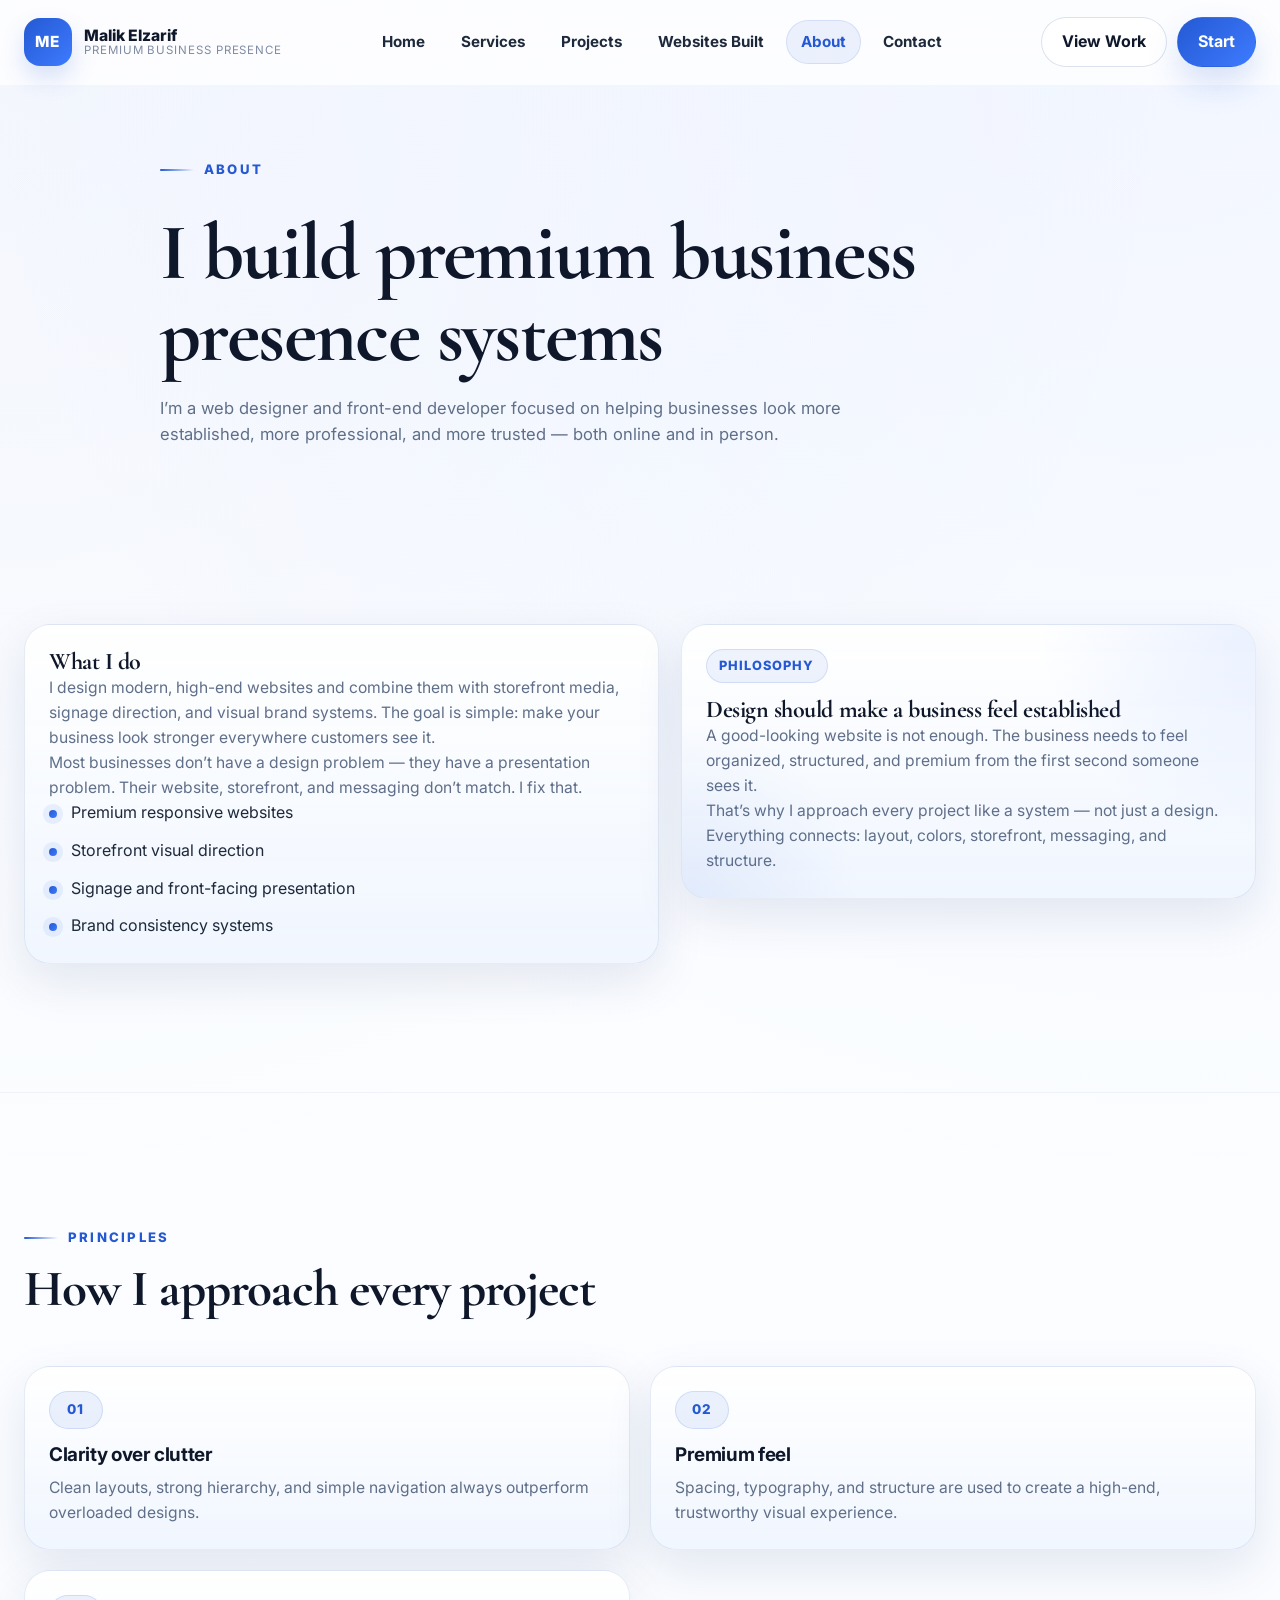
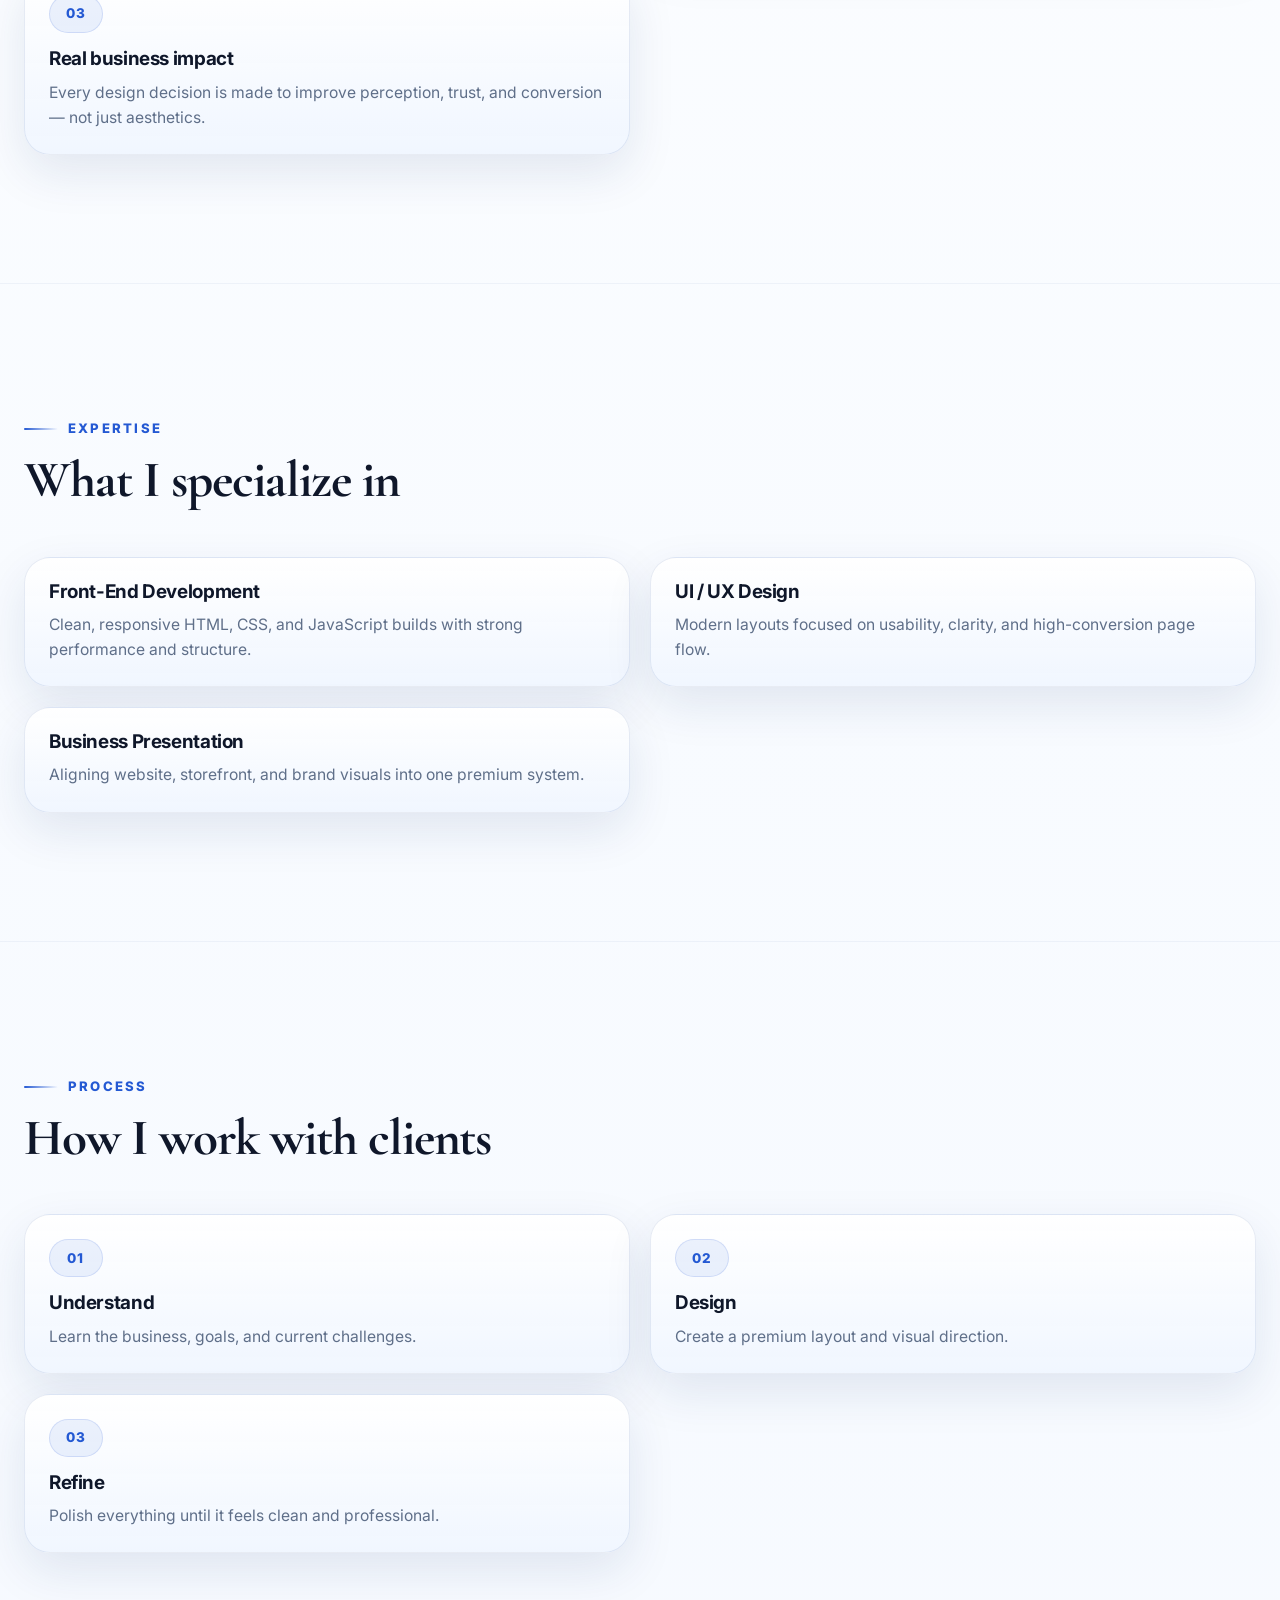
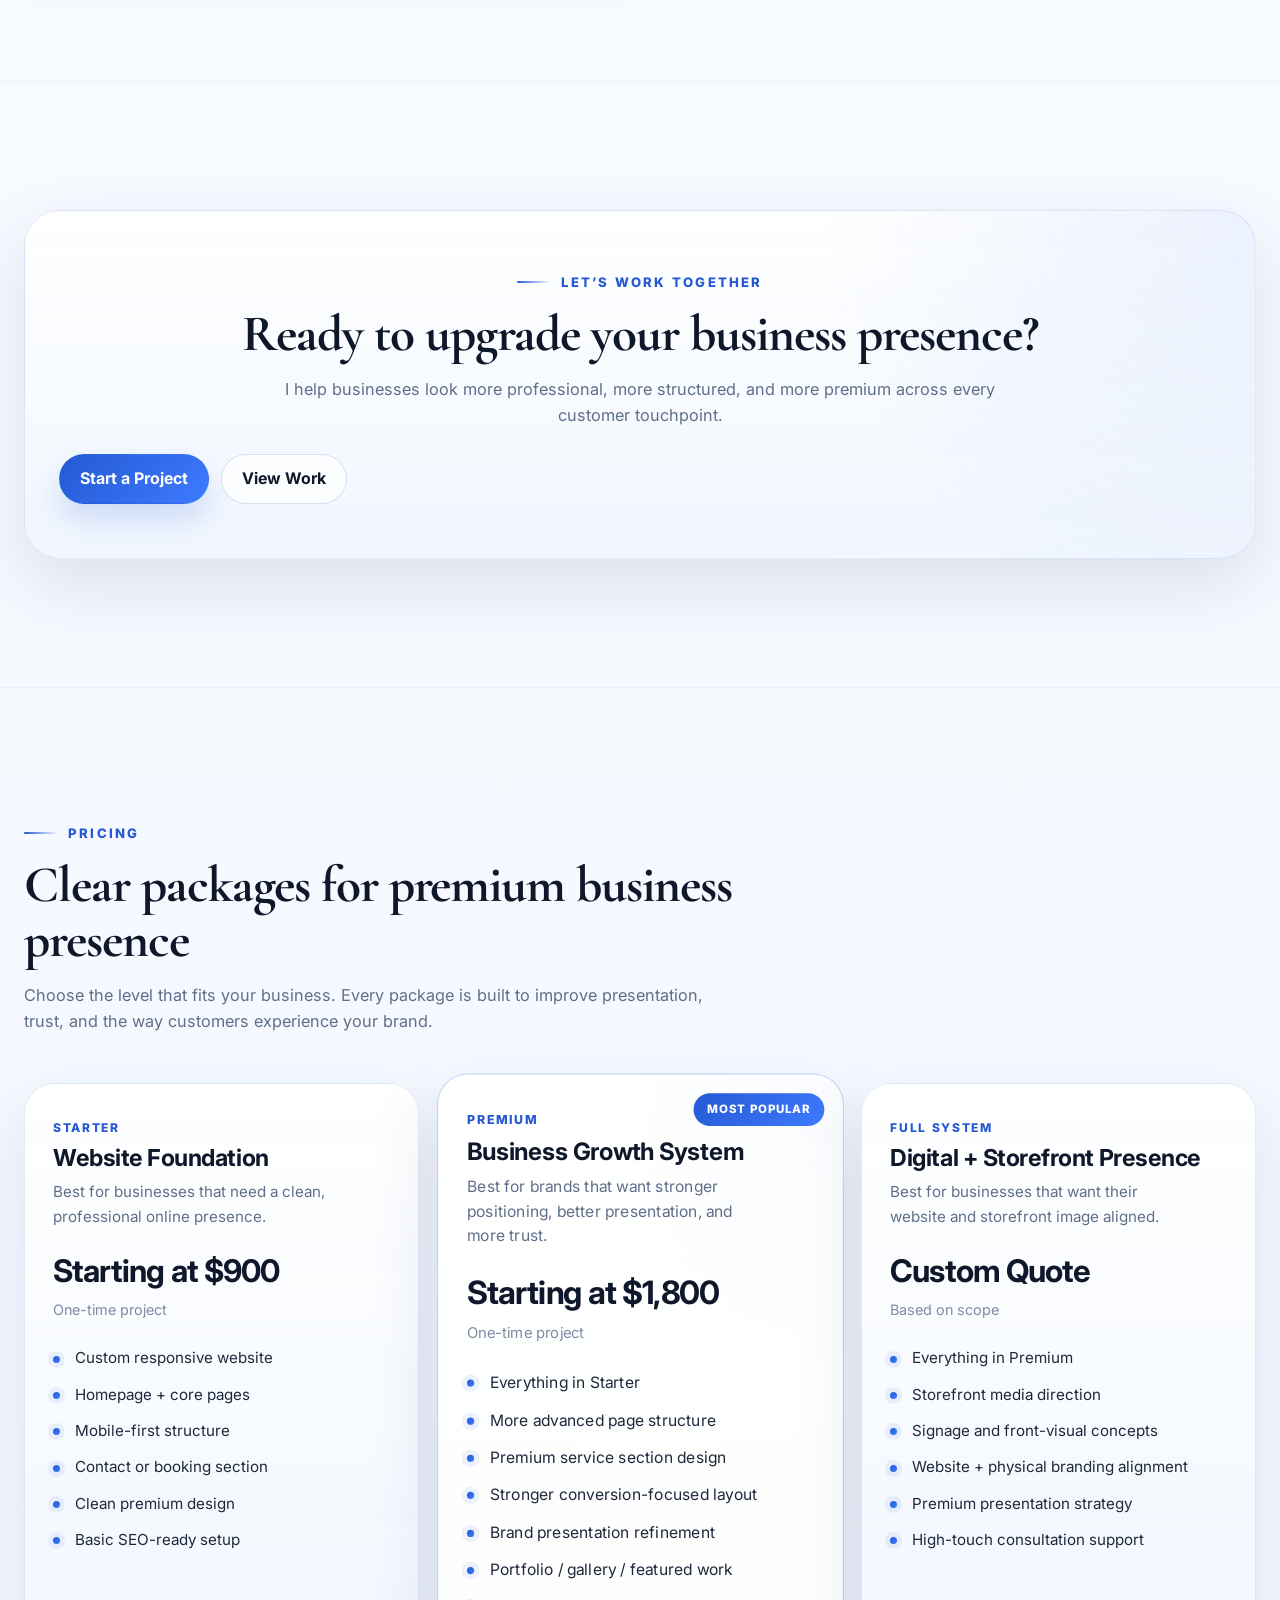
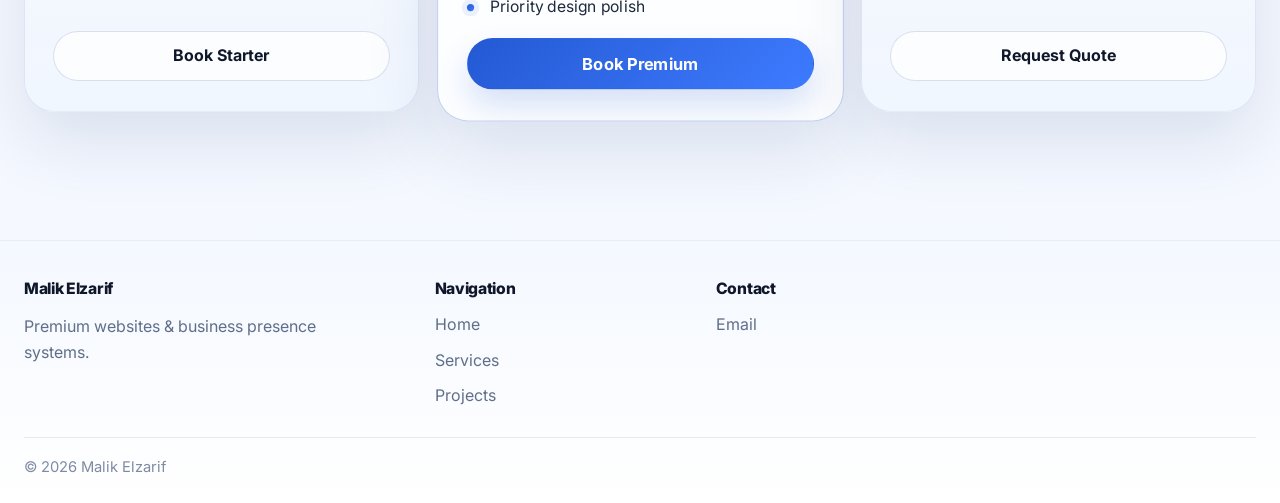
==== about.html @ a7d64f87 "Add files via upload" ====
<!DOCTYPE html>
<html lang="en">
<head>
  <!-- =========================================================
    Malik Elzarif — About
    WHITE + BLUE PREMIUM VERSION / about.html
  ========================================================== -->
  <meta charset="UTF-8" />
  <meta name="viewport" content="width=device-width, initial-scale=1.0" />

  <title>About | Malik Elzarif — Premium Web & Business Presence Designer</title>
  <meta
    name="description"
    content="Learn about Malik Elzarif — a senior web designer and front-end developer building premium websites, storefront media, and business presence systems."
  />
  <meta name="theme-color" content="#2459d3" />

  <meta property="og:title" content="About | Malik Elzarif" />
  <meta property="og:description" content="Premium web design and business presence systems." />
  <meta property="og:type" content="website" />

  <link rel="preconnect" href="https://fonts.googleapis.com" />
  <link rel="preconnect" href="https://fonts.gstatic.com" crossorigin />
  <link
    href="https://fonts.googleapis.com/css2?family=Inter:wght@400;500;600;700;800&family=Cormorant+Garamond:wght@600;700&display=swap"
    rel="stylesheet"
  />

  <link rel="stylesheet" href="css/style.css" />
</head>
<body>
  <a class="skip-link" href="#main">Skip to content</a>

  <div class="site-shell">
    <!-- HEADER -->
    <header class="header">
      <div class="header__bar">
        <div class="container header__inner">
          <a class="brand" href="index.html">
            <span class="brand__mark">ME</span>
            <span class="brand__text">
              <span class="brand__name">Malik Elzarif</span>
              <span class="brand__sub">Premium Business Presence</span>
            </span>
          </a>

          <nav class="nav">
            <ul class="nav__list">
              <li><a class="nav__link" href="index.html">Home</a></li>
              <li><a class="nav__link" href="services.html">Services</a></li>
              <li><a class="nav__link" href="projects.html">Projects</a></li>
              <li><a class="nav__link" href="websites.html">Websites Built</a></li>
              <li><a class="nav__link is-active" href="about.html">About</a></li>
              <li><a class="nav__link" href="contact.html">Contact</a></li>
            </ul>
          </nav>

          <div class="header__actions">
            <a class="btn btn--ghost" href="websites.html">View Work</a>
            <a class="btn btn--primary" href="contact.html">Start</a>
          </div>

          <button class="menu-toggle">
            <span></span><span></span><span></span>
          </button>
        </div>
      </div>
    </header>

    <main id="main">
      <!-- HERO -->
      <section class="page-hero">
        <div class="container page-hero__inner">
          <p class="eyebrow">About</p>
          <h1 class="page-hero__title">I build premium business presence systems</h1>
          <p class="page-hero__text">
            I’m a web designer and front-end developer focused on helping businesses look
            more established, more professional, and more trusted — both online and in person.
          </p>
        </div>
      </section>

      <!-- MAIN STORY -->
      <section class="section">
        <div class="container about-grid">
          <article class="about-card">
            <h2>What I do</h2>
            <p>
              I design modern, high-end websites and combine them with storefront media,
              signage direction, and visual brand systems. The goal is simple:
              make your business look stronger everywhere customers see it.
            </p>
            <p>
              Most businesses don’t have a design problem — they have a presentation problem.
              Their website, storefront, and messaging don’t match. I fix that.
            </p>

            <ul class="about-list">
              <li>Premium responsive websites</li>
              <li>Storefront visual direction</li>
              <li>Signage and front-facing presentation</li>
              <li>Brand consistency systems</li>
            </ul>
          </article>

          <article class="statement-card">
            <span class="statement-card__badge">Philosophy</span>
            <h2>Design should make a business feel established</h2>
            <p>
              A good-looking website is not enough. The business needs to feel organized,
              structured, and premium from the first second someone sees it.
            </p>
            <p>
              That’s why I approach every project like a system — not just a design.
              Everything connects: layout, colors, storefront, messaging, and structure.
            </p>
          </article>
        </div>
      </section>

      <!-- PRINCIPLES -->
      <section class="section">
        <div class="container">
          <div class="section-head">
            <p class="eyebrow">Principles</p>
            <h2 class="section-title">How I approach every project</h2>
          </div>

          <div class="cards cards--3">
            <article class="principle-card">
              <span class="principle-number">01</span>
              <h3>Clarity over clutter</h3>
              <p>
                Clean layouts, strong hierarchy, and simple navigation always outperform
                overloaded designs.
              </p>
            </article>

            <article class="principle-card">
              <span class="principle-number">02</span>
              <h3>Premium feel</h3>
              <p>
                Spacing, typography, and structure are used to create a high-end,
                trustworthy visual experience.
              </p>
            </article>

            <article class="principle-card">
              <span class="principle-number">03</span>
              <h3>Real business impact</h3>
              <p>
                Every design decision is made to improve perception, trust,
                and conversion — not just aesthetics.
              </p>
            </article>
          </div>
        </div>
      </section>

      <!-- EXPERTISE -->
      <section class="section">
        <div class="container">
          <div class="section-head">
            <p class="eyebrow">Expertise</p>
            <h2 class="section-title">What I specialize in</h2>
          </div>

          <div class="cards cards--3">
            <article class="expertise-card">
              <h3>Front-End Development</h3>
              <p>
                Clean, responsive HTML, CSS, and JavaScript builds with strong performance and structure.
              </p>
            </article>

            <article class="expertise-card">
              <h3>UI / UX Design</h3>
              <p>
                Modern layouts focused on usability, clarity, and high-conversion page flow.
              </p>
            </article>

            <article class="expertise-card">
              <h3>Business Presentation</h3>
              <p>
                Aligning website, storefront, and brand visuals into one premium system.
              </p>
            </article>
          </div>
        </div>
      </section>

      <!-- JOURNEY -->
      <section class="section">
        <div class="container">
          <div class="section-head">
            <p class="eyebrow">Process</p>
            <h2 class="section-title">How I work with clients</h2>
          </div>

          <div class="cards cards--3">
            <article class="journey-card">
              <span class="journey-step">01</span>
              <h3>Understand</h3>
              <p>Learn the business, goals, and current challenges.</p>
            </article>

            <article class="journey-card">
              <span class="journey-step">02</span>
              <h3>Design</h3>
              <p>Create a premium layout and visual direction.</p>
            </article>

            <article class="journey-card">
              <span class="journey-step">03</span>
              <h3>Refine</h3>
              <p>Polish everything until it feels clean and professional.</p>
            </article>
          </div>
        </div>
      </section>

      <!-- CTA -->
      <section class="section cta-section">
        <div class="container">
          <div class="cta-box">
            <p class="eyebrow">Let’s Work Together</p>
            <h2>Ready to upgrade your business presence?</h2>
            <p>
              I help businesses look more professional, more structured, and more premium
              across every customer touchpoint.
            </p>

            <div class="cta-box__actions">
              <a class="btn btn--primary" href="contact.html">Start a Project</a>
              <a class="btn btn--ghost" href="websites.html">View Work</a>
            </div>
          </div>
        </div>
      </section>
<!-- =========================================================
  NEXT CODE / PRICING SECTION
  Add this section to index.html right ABOVE the final CTA section
========================================================= -->
<section class="section pricing-section" id="pricing">
  <div class="container">
    <div class="section-head">
      <p class="eyebrow">Pricing</p>
      <h2 class="section-title">Clear packages for premium business presence</h2>
      <p class="section-text">
        Choose the level that fits your business. Every package is built to improve presentation,
        trust, and the way customers experience your brand.
      </p>
    </div>

    <div class="pricing-grid">
      <article class="pricing-card">
        <div class="pricing-card__top">
          <span class="pricing-card__label">Starter</span>
          <h3>Website Foundation</h3>
          <p>Best for businesses that need a clean, professional online presence.</p>
        </div>

        <div class="pricing-card__price">
          <strong>Starting at $900</strong>
          <span>One-time project</span>
        </div>

        <ul class="pricing-list">
          <li>Custom responsive website</li>
          <li>Homepage + core pages</li>
          <li>Mobile-first structure</li>
          <li>Contact or booking section</li>
          <li>Clean premium design</li>
          <li>Basic SEO-ready setup</li>
        </ul>

        <div class="pricing-card__actions">
          <a class="btn btn--ghost btn--block" href="contact.html">Book Starter</a>
        </div>
      </article>

      <article class="pricing-card pricing-card--featured">
        <div class="pricing-card__badge">Most Popular</div>

        <div class="pricing-card__top">
          <span class="pricing-card__label">Premium</span>
          <h3>Business Growth System</h3>
          <p>Best for brands that want stronger positioning, better presentation, and more trust.</p>
        </div>

        <div class="pricing-card__price">
          <strong>Starting at $1,800</strong>
          <span>One-time project</span>
        </div>

        <ul class="pricing-list">
          <li>Everything in Starter</li>
          <li>More advanced page structure</li>
          <li>Premium service section design</li>
          <li>Stronger conversion-focused layout</li>
          <li>Brand presentation refinement</li>
          <li>Portfolio / gallery / featured work</li>
          <li>Priority design polish</li>
        </ul>

        <div class="pricing-card__actions">
          <a class="btn btn--primary btn--block" href="contact.html">Book Premium</a>
        </div>
      </article>

      <article class="pricing-card">
        <div class="pricing-card__top">
          <span class="pricing-card__label">Full System</span>
          <h3>Digital + Storefront Presence</h3>
          <p>Best for businesses that want their website and storefront image aligned.</p>
        </div>

        <div class="pricing-card__price">
          <strong>Custom Quote</strong>
          <span>Based on scope</span>
        </div>

        <ul class="pricing-list">
          <li>Everything in Premium</li>
          <li>Storefront media direction</li>
          <li>Signage and front-visual concepts</li>
          <li>Website + physical branding alignment</li>
          <li>Premium presentation strategy</li>
          <li>High-touch consultation support</li>
        </ul>

        <div class="pricing-card__actions">
          <a class="btn btn--ghost btn--block" href="contact.html">Request Quote</a>
        </div>
      </article>
    </div>
  </div>
</section>
    </main>

    <!-- FOOTER -->
    <footer class="footer">
      <div class="container footer__grid">
        <div>
          <h3>Malik Elzarif</h3>
          <p class="footer__text">Premium websites & business presence systems.</p>
        </div>

        <div>
          <h3>Navigation</h3>
          <ul>
            <li><a href="index.html">Home</a></li>
            <li><a href="services.html">Services</a></li>
            <li><a href="projects.html">Projects</a></li>
          </ul>
        </div>

        <div>
          <h3>Contact</h3>
          <ul>
            <li><a href="mailto:malikelzarif@gmail.com">Email</a></li>
          </ul>
        </div>
      </div>

      <div class="container footer__bottom">
        <p>© <span id="year"></span> Malik Elzarif</p>
      </div>
    </footer>
  </div>

  <script src="js/main.js"></script>
</body>
</html>
---- css/style.css ----
/* =========================================================
   Malik Elzarif — PREMIUM SITE SYSTEM
   FINAL FULL CSS / css/style.css

   STRUCTURE
   1. Reset
   2. Tokens
   3. Base
   4. Typography
   5. Layout
   6. Buttons / Links
   7. Header / Nav / Mobile Menu
   8. Shared Cards / Components
   9. Home
   10. Services
   11. Projects
   12. Portfolio
   13. About
   14. Booking / Contact
   15. Pricing
   16. CTA / Footer
   17. Motion
   18. Responsive
========================================================= */

/* =========================
   1. RESET
========================= */
*,
*::before,
*::after {
  box-sizing: border-box;
}

html {
  scroll-behavior: smooth;
}

body,
h1, h2, h3, h4, h5, h6,
p, ul, ol, figure {
  margin: 0;
}

ul,
ol {
  padding: 0;
  list-style: none;
}

img,
svg,
video,
canvas,
iframe {
  display: block;
  max-width: 100%;
}

button,
input,
select,
textarea {
  font: inherit;
  color: inherit;
}

button {
  border: 0;
  background: none;
  cursor: pointer;
}

a {
  color: inherit;
  text-decoration: none;
}

/* =========================
   2. TOKENS
========================= */
:root {
  --bg: #ffffff;
  --bg-soft: #f7faff;
  --bg-tint: #eef4ff;

  --surface: rgba(255, 255, 255, 0.84);
  --surface-strong: rgba(255, 255, 255, 0.96);
  --surface-blue: linear-gradient(180deg, rgba(255,255,255,.98), rgba(240,246,255,.96));

  --text: #0f172a;
  --text-soft: #1e293b;
  --muted: #5f6f89;
  --muted-2: #7e8ba3;

  --brand: #2459d3;
  --brand-2: #3e7bff;
  --brand-3: #dfeaff;
  --brand-dark: #153a8a;

  --line: rgba(32, 71, 146, 0.10);
  --line-strong: rgba(32, 71, 146, 0.16);

  --success: #0f9d6e;
  --danger: #d84444;

  --shadow-xs: 0 6px 18px rgba(24, 53, 108, 0.06);
  --shadow-sm: 0 12px 30px rgba(24, 53, 108, 0.08);
  --shadow-md: 0 18px 48px rgba(24, 53, 108, 0.10);
  --shadow-lg: 0 28px 70px rgba(24, 53, 108, 0.12);

  --radius-sm: 14px;
  --radius-md: 20px;
  --radius-lg: 28px;
  --radius-xl: 36px;
  --pill: 999px;

  --container: 1240px;
  --header-h: 84px;

  --dur: .28s;
  --dur-slow: .55s;
  --ease: cubic-bezier(.2, .8, .2, 1);
}

/* =========================
   3. BASE
========================= */
body {
  min-width: 320px;
  font-family: "Inter", system-ui, -apple-system, BlinkMacSystemFont, "Segoe UI", sans-serif;
  background:
    radial-gradient(circle at top left, rgba(57, 104, 214, 0.06), transparent 22%),
    radial-gradient(circle at 90% 0%, rgba(70, 129, 255, 0.07), transparent 22%),
    linear-gradient(180deg, #ffffff 0%, #f8fbff 42%, #f4f8ff 100%);
  color: var(--text);
  line-height: 1.6;
  -webkit-font-smoothing: antialiased;
  text-rendering: optimizeLegibility;
  overflow-x: hidden;
}

body.menu-open {
  overflow: hidden;
}

p {
  color: var(--muted);
}

.skip-link {
  position: absolute;
  left: 12px;
  top: -100px;
  z-index: 9999;
  padding: 12px 16px;
  border-radius: 12px;
  background: #0f172a;
  color: #ffffff;
  font-weight: 700;
  transition: top var(--dur) var(--ease);
}

.skip-link:focus {
  top: 12px;
}

:focus-visible {
  outline: 2px solid rgba(36, 89, 211, 0.9);
  outline-offset: 3px;
}

/* =========================
   4. TYPOGRAPHY
========================= */
h1,
h2,
h3,
h4 {
  color: var(--text);
  line-height: 1.08;
  letter-spacing: -0.02em;
}

.hero__title,
.home-hero__title,
.section-title,
.page-hero__title,
.projects-hero__title,
.featured-case__content h2,
.featured-portfolio__content h2,
.featured-project__content h3,
.project-feature__content h2,
.about-card h2,
.statement-card h2,
.cta-box h2,
.service-detail h2,
.pricing-premium-note h3 {
  font-family: "Cormorant Garamond", Georgia, serif;
  font-weight: 700;
}

.eyebrow {
  display: inline-flex;
  align-items: center;
  gap: 10px;
  margin-bottom: 14px;
  color: var(--brand);
  font-size: .82rem;
  font-weight: 800;
  letter-spacing: .17em;
  text-transform: uppercase;
}

.eyebrow::before {
  content: "";
  width: 34px;
  height: 2px;
  border-radius: 999px;
  background: linear-gradient(90deg, var(--brand), transparent);
}

.section-title {
  font-size: clamp(2.1rem, 4vw, 3.7rem);
}

.section-text {
  max-width: 760px;
  margin-top: 14px;
  font-size: 1.02rem;
}

.text-link {
  color: var(--brand);
  font-weight: 700;
  transition: color var(--dur) var(--ease);
}

.text-link:hover {
  color: var(--brand-dark);
}

/* =========================
   5. LAYOUT
========================= */
.site-shell {
  position: relative;
  isolation: isolate;
}

.container {
  width: min(100% - 32px, var(--container));
  margin-inline: auto;
}

.section {
  position: relative;
  padding: clamp(88px, 10vw, 128px) 0;
}

.section + .section {
  border-top: 1px solid rgba(32, 71, 146, 0.05);
}

.section-head {
  margin-bottom: 48px;
}

.section-head--split {
  display: flex;
  align-items: end;
  justify-content: space-between;
  gap: 18px;
}

.section-head .section-title,
.section-head--split .section-title {
  max-width: 760px;
}

.section-head .section-text,
.section-head--split .section-text {
  max-width: 700px;
}

/* =========================
   6. BUTTONS / LINKS
========================= */
.btn {
  position: relative;
  display: inline-flex;
  align-items: center;
  justify-content: center;
  min-height: 50px;
  padding: 0 20px;
  border-radius: var(--pill);
  border: 1px solid transparent;
  font-weight: 700;
  white-space: nowrap;
  overflow: hidden;
  transition:
    transform var(--dur) var(--ease),
    background var(--dur) var(--ease),
    color var(--dur) var(--ease),
    border-color var(--dur) var(--ease),
    box-shadow var(--dur) var(--ease);
}

.btn:hover {
  transform: translateY(-2px);
}

.btn::after {
  content: "";
  position: absolute;
  inset: 0;
  background: linear-gradient(120deg, transparent, rgba(255,255,255,0.38), transparent);
  opacity: 0;
  transition: opacity .4s ease;
}

.btn:hover::after {
  opacity: 1;
  animation: shine 1.2s ease;
}

.btn--primary {
  background: linear-gradient(135deg, var(--brand), var(--brand-2));
  color: #ffffff;
  box-shadow: 0 16px 32px rgba(36, 89, 211, 0.18);
}

.btn--primary:hover {
  box-shadow: 0 20px 36px rgba(36, 89, 211, 0.24);
}

.btn--ghost {
  background: rgba(255, 255, 255, 0.75);
  color: var(--text);
  border-color: var(--line-strong);
  backdrop-filter: blur(10px);
}

.btn--ghost:hover {
  background: #ffffff;
  border-color: rgba(36, 89, 211, 0.22);
  box-shadow: var(--shadow-xs);
}

.btn--block {
  width: 100%;
}

/* =========================
   7. HEADER / NAV / MOBILE
========================= */
.header {
  position: sticky;
  top: 0;
  z-index: 100;
}

.header__bar {
  min-height: var(--header-h);
  background: rgba(255, 255, 255, 0.78);
  border-bottom: 1px solid transparent;
  backdrop-filter: blur(20px);
  transition:
    background var(--dur) var(--ease),
    border-color var(--dur) var(--ease),
    box-shadow var(--dur) var(--ease);
}

.header.is-scrolled .header__bar {
  background: rgba(255, 255, 255, 0.92);
  border-color: var(--line);
  box-shadow: var(--shadow-xs);
}

.header__inner {
  display: flex;
  align-items: center;
  justify-content: space-between;
  min-height: var(--header-h);
  gap: 18px;
}

.brand {
  display: inline-flex;
  align-items: center;
  gap: 12px;
  min-width: 0;
}

.brand__mark {
  display: grid;
  place-items: center;
  width: 48px;
  height: 48px;
  border-radius: 16px;
  background: linear-gradient(135deg, var(--brand), var(--brand-2));
  color: #ffffff;
  font-size: .96rem;
  font-weight: 800;
  letter-spacing: .08em;
  box-shadow: 0 12px 24px rgba(36, 89, 211, 0.18);
}

.brand__text {
  display: flex;
  flex-direction: column;
  min-width: 0;
}

.brand__name {
  color: var(--text);
  font-size: .98rem;
  font-weight: 800;
  line-height: 1.1;
}

.brand__sub {
  color: var(--muted-2);
  font-size: .72rem;
  line-height: 1.1;
  letter-spacing: .08em;
  text-transform: uppercase;
}

.brand--footer .brand__mark {
  width: 44px;
  height: 44px;
}

.nav {
  display: none;
}

.nav__list {
  display: flex;
  align-items: center;
  gap: 8px;
}

.nav__link {
  position: relative;
  display: inline-flex;
  align-items: center;
  min-height: 44px;
  padding: 0 14px;
  border-radius: var(--pill);
  color: var(--text-soft);
  font-size: .95rem;
  font-weight: 700;
  transition:
    background var(--dur) var(--ease),
    color var(--dur) var(--ease),
    border-color var(--dur) var(--ease),
    transform var(--dur) var(--ease);
}

.nav__link:hover {
  background: rgba(36, 89, 211, 0.06);
  color: var(--brand);
  transform: translateY(-1px);
}

.nav__link::after {
  content: "";
  position: absolute;
  left: 12px;
  bottom: 4px;
  width: 0%;
  height: 2px;
  background: var(--brand);
  transition: width .3s ease;
}

.nav__link:hover::after {
  width: calc(100% - 24px);
}

.nav__link.is-active {
  color: var(--brand);
  background: rgba(36, 89, 211, 0.08);
  border: 1px solid rgba(36, 89, 211, 0.12);
}

.dropdown {
  position: relative;
}

.dropdown__trigger {
  gap: 8px;
}

.dropdown__chev {
  font-size: .8rem;
  transition: transform var(--dur) var(--ease);
}

.dropdown__menu {
  position: absolute;
  left: 0;
  top: calc(100% + 14px);
  width: min(360px, 82vw);
  padding: 12px;
  border: 1px solid var(--line);
  border-radius: 22px;
  background: rgba(255, 255, 255, 0.96);
  box-shadow: var(--shadow-lg);
  backdrop-filter: blur(18px);
  opacity: 0;
  visibility: hidden;
  transform: translateY(8px);
  transition:
    opacity var(--dur) var(--ease),
    visibility var(--dur) var(--ease),
    transform var(--dur) var(--ease);
}

.dropdown.is-open .dropdown__menu,
.dropdown:hover .dropdown__menu,
.dropdown:focus-within .dropdown__menu {
  opacity: 1;
  visibility: visible;
  transform: translateY(0);
}

.dropdown.is-open .dropdown__chev,
.dropdown:hover .dropdown__chev,
.dropdown:focus-within .dropdown__chev {
  transform: rotate(180deg);
}

.dropdown__item {
  display: flex;
  flex-direction: column;
  gap: 4px;
  padding: 14px;
  border-radius: 16px;
  transition: background var(--dur) var(--ease), transform var(--dur) var(--ease);
}

.dropdown__item strong {
  color: var(--text);
  font-size: .96rem;
}

.dropdown__item span {
  color: var(--muted);
  font-size: .86rem;
  line-height: 1.45;
}

.dropdown__item:hover {
  background: rgba(36, 89, 211, 0.05);
  transform: translateX(2px);
}

.header__actions {
  display: none;
  align-items: center;
  gap: 10px;
}

.menu-toggle {
  display: inline-flex;
  flex-direction: column;
  justify-content: center;
  gap: 5px;
  width: 50px;
  height: 50px;
  padding: 0 13px;
  border-radius: 16px;
  border: 1px solid var(--line);
  background: rgba(255, 255, 255, 0.88);
  box-shadow: var(--shadow-xs);
}

.menu-toggle span {
  width: 100%;
  height: 2px;
  border-radius: 999px;
  background: var(--text);
}

.mobile-menu {
  position: fixed;
  inset: 0;
  z-index: 120;
  background: rgba(13, 23, 42, 0.18);
  backdrop-filter: blur(10px);
}

.mobile-menu__panel {
  position: absolute;
  right: 0;
  top: 0;
  width: min(92vw, 380px);
  height: 100%;
  padding: 20px;
  border-left: 1px solid var(--line);
  background: linear-gradient(180deg, #ffffff, #f6faff);
  box-shadow: var(--shadow-lg);
  display: flex;
  flex-direction: column;
  gap: 22px;
}

.mobile-menu__top {
  display: flex;
  align-items: center;
  justify-content: space-between;
  gap: 12px;
}

.mobile-menu__title {
  color: var(--text);
  font-size: .92rem;
  font-weight: 800;
  letter-spacing: .14em;
  text-transform: uppercase;
}

.mobile-menu__close {
  width: 46px;
  height: 46px;
  border-radius: 14px;
  border: 1px solid var(--line);
  background: #ffffff;
  color: var(--text);
  font-size: 1.6rem;
  line-height: 1;
  box-shadow: var(--shadow-xs);
}

.mobile-nav__list {
  display: grid;
  gap: 6px;
}

.mobile-nav a,
.mobile-accordion__trigger {
  display: flex;
  align-items: center;
  justify-content: space-between;
  min-height: 52px;
  width: 100%;
  padding: 0 14px;
  border-radius: 16px;
  color: var(--text);
  background: rgba(36, 89, 211, 0.04);
  border: 1px solid transparent;
  font-weight: 600;
  transition:
    background var(--dur) var(--ease),
    border-color var(--dur) var(--ease);
}

.mobile-nav a:hover,
.mobile-accordion__trigger:hover {
  background: rgba(36, 89, 211, 0.06);
  border-color: rgba(36, 89, 211, 0.10);
}

.mobile-accordion__content {
  display: grid;
  gap: 8px;
  padding: 10px 0 4px;
}

.mobile-accordion__content a {
  min-height: 48px;
  padding-left: 18px;
  color: var(--muted);
  background: rgba(36, 89, 211, 0.03);
}

.mobile-menu__actions {
  margin-top: auto;
  display: grid;
  gap: 10px;
}

/* =========================
   8. SHARED COMPONENTS
========================= */
.cards {
  display: grid;
  gap: 20px;
}

.cards--3,
.cards--4 {
  grid-template-columns: 1fr;
}

.service-card,
.project-card,
.process-card,
.info-panel,
.overview-card,
.service-detail,
.deliverables-card,
.ideal-card,
.metric-card,
.featured-case,
.story-card,
.results-card,
.proof-card,
.project-mini,
.portfolio-intro,
.filters-card,
.featured-portfolio,
.website-card,
.portfolio-note,
.process-card-portfolio,
.about-card,
.statement-card,
.principle-card,
.expertise-card,
.journey-card,
.form-card,
.contact-card,
.service-select-card,
.faq-card,
.note-card,
.project-feature,
.project-metric,
.project-story-card,
.project-mini-card,
.hero-main-card,
.hero-side-card,
.featured-project,
.pricing-premium-note,
.booking-executive-card,
.booking-card,
.booking-info-card,
.booking-note-card {
  position: relative;
  overflow: hidden;
  border: 1px solid var(--line);
  border-radius: 26px;
  background: var(--surface-blue);
  box-shadow: var(--shadow-md);
}

.service-card,
.process-card,
.overview-card,
.deliverables-card,
.ideal-card,
.metric-card,
.story-card,
.results-card,
.proof-card,
.project-mini__content,
.portfolio-intro,
.filters-card,
.portfolio-note,
.process-card-portfolio,
.about-card,
.statement-card,
.principle-card,
.expertise-card,
.journey-card,
.form-card,
.contact-card,
.service-select-card,
.faq-card,
.note-card,
.project-metric,
.project-story-card,
.project-mini-card,
.hero-main-card,
.hero-side-card,
.pricing-premium-note,
.booking-executive-card,
.booking-card,
.booking-info-card,
.booking-note-card {
  padding: 24px;
}

.service-card h3,
.project-card h3,
.process-card h3,
.story-card h3,
.results-card h3,
.proof-card h3,
.project-mini h3,
.website-card h3,
.principle-card h3,
.expertise-card h3,
.journey-card h3,
.ideal-card h3,
.card-title,
.project-story-card h3,
.project-mini-card h3,
.hero-main-card h3,
.hero-side-card h3,
.pricing-card h3,
.booking-executive-card h3,
.booking-info-title,
.booking-note-title {
  color: var(--text);
  font-size: 1.18rem;
  margin-bottom: 10px;
}

.service-card p,
.project-card p,
.process-card p,
.story-card p,
.results-card p,
.proof-card p,
.project-mini p,
.website-card p,
.portfolio-note p,
.process-card-portfolio p,
.about-card p,
.statement-card p,
.principle-card p,
.expertise-card p,
.journey-card p,
.ideal-card p,
.card-text,
.project-story-card p,
.project-mini-card p,
.hero-main-card p,
.hero-side-card p,
.pricing-premium-note p,
.booking-executive-card p {
  color: var(--muted);
  font-size: .98rem;
}

.service-card a,
.project-card a,
.project-mini a,
.website-card__links a {
  color: var(--brand);
  font-weight: 700;
}

.service-card__number,
.process-card__step,
.principle-number,
.journey-step {
  display: inline-flex;
  align-items: center;
  justify-content: center;
  min-width: 54px;
  height: 38px;
  margin-bottom: 16px;
  padding: 0 14px;
  border: 1px solid rgba(36, 89, 211, 0.14);
  border-radius: var(--pill);
  background: rgba(36, 89, 211, 0.08);
  color: var(--brand);
  font-size: .84rem;
  font-weight: 800;
  letter-spacing: .08em;
}

.project-card,
.featured-project,
.project-feature {
  display: grid;
}

.project-card__media,
.project-mini__media,
.featured-case__media,
.featured-portfolio__media,
.website-card__media,
.project-feature__media,
.project-mini-card__media,
.hero-main-card__media,
.featured-project__media {
  position: relative;
  overflow: hidden;
  background:
    linear-gradient(to top, rgba(15,23,42,.18), rgba(15,23,42,0)),
    radial-gradient(circle at top right, rgba(62,123,255,.14), transparent 35%),
    linear-gradient(135deg, rgba(36,89,211,.10), rgba(228,238,255,.85)),
    #edf4ff;
}

.project-card__media::after,
.website-card__media::after,
.featured-case__media::after,
.project-feature__media::after,
.project-mini-card__media::after,
.hero-main-card__media::after,
.featured-project__media::after {
  content: "";
  position: absolute;
  inset: 0;
  background: linear-gradient(to top, rgba(15, 23, 42, 0.25), transparent 60%);
  opacity: 0;
  transition: opacity .4s ease;
}

.project-card:hover .project-card__media::after,
.website-card:hover .website-card__media::after,
.featured-case:hover .featured-case__media::after,
.project-feature:hover .project-feature__media::after,
.project-mini-card:hover .project-mini-card__media::after,
.hero-main-card:hover .hero-main-card__media::after,
.featured-project:hover .featured-project__media::after {
  opacity: 1;
}

.project-card__media,
.project-mini__media,
.website-card__media,
.project-mini-card__media,
.hero-main-card__media {
  aspect-ratio: 16 / 10;
  border-bottom: 1px solid var(--line);
}

.featured-case__media,
.featured-portfolio__media,
.featured-project__media,
.project-feature__media {
  aspect-ratio: 16 / 9;
  border-bottom: 1px solid var(--line);
}

.project-card__content,
.website-card__content,
.featured-case__content,
.featured-portfolio__content,
.featured-project__content,
.project-feature__content {
  padding: 24px;
}

.project-card__tag,
.project-mini__tag,
.website-card__meta span,
.portfolio-tag,
.featured-case__tag,
.story-card__eyebrow,
.results-card__eyebrow,
.proof-card__eyebrow,
.statement-card__badge,
.service-detail__eyebrow,
.project-feature__label,
.project-mini-card__tag,
.project-story-card__tag,
.hero-main-card__meta span,
.executive-booking__label,
.featured-project__label {
  display: inline-flex;
  align-items: center;
  min-height: 34px;
  padding: 0 12px;
  border-radius: var(--pill);
  border: 1px solid rgba(36, 89, 211, 0.14);
  background: rgba(36, 89, 211, 0.07);
  color: var(--brand);
  font-size: .8rem;
  font-weight: 800;
  letter-spacing: .08em;
  text-transform: uppercase;
  margin-bottom: 14px;
}

.website-card__meta {
  display: flex;
  flex-wrap: wrap;
  gap: 10px;
  margin-bottom: 12px;
}

.website-card__links {
  display: flex;
  flex-wrap: wrap;
  gap: 14px;
  margin-top: 16px;
}

/* =========================
   9. HOME
========================= */
.hero,
.home-hero,
.page-hero,
.projects-hero {
  position: relative;
  overflow: clip;
}

.hero {
  padding: 68px 0 56px;
}

.home-hero {
  padding: 96px 0 64px;
}

.page-hero,
.projects-hero {
  padding: 74px 0 48px;
}

.hero__bg {
  position: absolute;
  inset: 0;
  pointer-events: none;
}

.hero__grid {
  position: absolute;
  inset: 0;
  opacity: .35;
  background-image:
    linear-gradient(rgba(36, 89, 211, 0.05) 1px, transparent 1px),
    linear-gradient(90deg, rgba(36, 89, 211, 0.05) 1px, transparent 1px);
  background-size: 46px 46px;
  mask-image: radial-gradient(circle at center, black 40%, transparent 88%);
}

.hero__glow {
  position: absolute;
  border-radius: 50%;
  filter: blur(85px);
}

.hero__glow--one {
  width: 360px;
  height: 360px;
  top: -60px;
  left: -80px;
  background: rgba(62, 123, 255, 0.14);
}

.hero__glow--two {
  width: 340px;
  height: 340px;
  right: -80px;
  top: 40px;
  background: rgba(36, 89, 211, 0.10);
}

.home-hero__bg,
.projects-hero__bg,
.page-hero__bg {
  position: absolute;
  inset: 0;
  pointer-events: none;
  background:
    radial-gradient(circle at 8% 10%, rgba(62,123,255,.14), transparent 24%),
    radial-gradient(circle at 90% 8%, rgba(36,89,211,.10), transparent 24%);
}

.hero__inner,
.dual-presence__grid,
.service-intro-grid,
.service-detail__grid,
.contact-grid,
.portfolio-top,
.about-grid,
.story-grid,
.notes-grid,
.process-grid,
.support-grid,
.metrics-grid,
.ideal-grid,
.website-grid,
.project-grid,
.footer__grid,
.featured-case__grid,
.home-hero__inner,
.split-band__grid,
.mixed-services,
.mixed-services__grid,
.pricing-luxury,
.executive-booking,
.executive-booking__grid,
.mini-projects,
.project-metrics-grid,
.project-story-grid,
.project-mini-grid,
.booking-layout {
  display: grid;
  gap: 22px;
}

.hero__inner,
.home-hero__inner {
  position: relative;
  align-items: center;
}

.hero__title,
.home-hero__title {
  max-width: 860px;
  font-size: clamp(3.4rem, 8vw, 6rem);
  line-height: .98;
  letter-spacing: -0.04em;
  color: var(--text);
}

.hero__text,
.home-hero__text {
  max-width: 680px;
  margin-top: 18px;
  font-size: 1.08rem;
  color: var(--muted);
}

.hero__actions,
.home-hero__actions,
.hero-actions {
  display: flex;
  flex-wrap: wrap;
  gap: 12px;
  margin-top: 24px;
}

.hero__highlights,
.check-list,
.overview-list,
.case-list,
.result-points,
.proof-list,
.portfolio-list,
.portfolio-points,
.about-list,
.expertise-list,
.contact-list,
.faq-list,
.note-list,
.project-points,
.hero-proof,
.featured-project__stats,
.executive-booking__list,
.booking-list {
  display: grid;
  gap: 12px;
}

.hero__highlights li,
.check-list li,
.overview-list li,
.case-list li,
.result-points li,
.proof-list li,
.portfolio-list li,
.portfolio-points li,
.about-list li,
.expertise-list li,
.contact-item,
.faq-item,
.note-list li,
.project-points li,
.hero-proof li,
.featured-project__stats li,
.executive-booking__list li,
.booking-list li {
  position: relative;
  padding-left: 22px;
  color: var(--text-soft);
}

.hero__highlights li::before,
.check-list li::before,
.overview-list li::before,
.case-list li::before,
.result-points li::before,
.proof-list li::before,
.portfolio-list li::before,
.portfolio-points li::before,
.about-list li::before,
.expertise-list li::before,
.contact-item::before,
.faq-item::before,
.note-list li::before,
.project-points li::before,
.hero-proof li::before,
.featured-project__stats li::before,
.executive-booking__list li::before,
.booking-list li::before {
  content: "";
  position: absolute;
  left: 0;
  top: .62em;
  width: 8px;
  height: 8px;
  border-radius: 50%;
  background: linear-gradient(135deg, var(--brand), var(--brand-2));
  box-shadow: 0 0 0 6px rgba(36, 89, 211, 0.08);
}

.page-hero__inner,
.projects-hero__inner {
  position: relative;
  display: grid;
  gap: 18px;
  max-width: 960px;
}

.page-hero__title,
.projects-hero__title {
  font-size: clamp(3rem, 7vw, 5rem);
  line-height: 1.03;
}

.page-hero__text,
.projects-hero__text {
  max-width: 760px;
  font-size: 1.04rem;
  color: var(--muted);
}

.breadcrumbs {
  display: inline-flex;
  flex-wrap: wrap;
  gap: 10px;
  color: var(--muted-2);
  font-size: .9rem;
}

.breadcrumbs a:hover {
  color: var(--brand);
}

.hero-showcase {
  display: grid;
  gap: 18px;
}

.hero-main-card,
.hero-side-card {
  border-radius: 30px;
  box-shadow: var(--shadow-lg);
}

.hero-main-card {
  padding: 22px;
}

.hero-main-card__media {
  border-radius: 22px;
  border: 1px solid var(--line);
  margin-bottom: 18px;
}

.hero-main-card h3 {
  font-size: 1.28rem;
}

.hero-main-card__meta {
  display: flex;
  flex-wrap: wrap;
  gap: 10px;
  margin-bottom: 10px;
}

.hero-side-card {
  padding: 24px;
}

.hero-side-list {
  display: grid;
  gap: 12px;
  margin-top: 14px;
}

.hero-side-list li {
  display: flex;
  align-items: center;
  justify-content: space-between;
  gap: 14px;
  padding: 14px 0;
  border-bottom: 1px solid var(--line);
}

.hero-side-list li:last-child {
  border-bottom: 0;
  padding-bottom: 0;
}

.hero-side-list span {
  color: var(--muted-2);
  font-size: .84rem;
  text-transform: uppercase;
  letter-spacing: .08em;
}

.hero-side-list strong {
  color: var(--text);
  font-size: .98rem;
  text-align: right;
}

.split-band {
  padding: 10px 0 0;
}

.split-band__item {
  padding: 20px 22px;
  border: 1px solid var(--line);
  border-radius: 24px;
  background: rgba(255,255,255,.88);
  box-shadow: var(--shadow-xs);
}

.split-band__item strong {
  display: block;
  font-size: 1.02rem;
  color: var(--text);
  margin-bottom: 6px;
}

.split-band__item span {
  font-size: .95rem;
  color: var(--muted);
}

.mixed-services {
  align-items: start;
}

.mixed-services__intro,
.executive-booking__intro {
  padding: 30px;
  border: 1px solid var(--line);
  border-radius: 30px;
  background: var(--surface-blue);
  box-shadow: var(--shadow-lg);
}

.mixed-services__grid {
  display: grid;
  gap: 20px;
}

.service-card {
  min-height: 100%;
  border-radius: 24px;
}

.service-card h3 {
  font-size: 1.22rem;
}

.service-card p {
  font-size: .97rem;
}

.trust-strip {
  padding: 10px 0 0;
}

.trust-strip__inner {
  padding: 18px 22px;
  border: 1px solid var(--line);
  border-radius: 24px;
  background: rgba(255, 255, 255, 0.82);
  box-shadow: var(--shadow-xs);
  text-align: center;
}

.trust-strip__inner p {
  color: var(--text-soft);
}

/* =========================
   10. SERVICES
========================= */
.services-nav {
  display: grid;
  gap: 10px;
}

.services-nav a {
  display: flex;
  align-items: center;
  justify-content: space-between;
  min-height: 54px;
  padding: 0 16px;
  border-radius: 18px;
  border: 1px solid var(--line);
  background: rgba(36, 89, 211, 0.04);
  color: var(--text);
  font-weight: 700;
  transition:
    background var(--dur) var(--ease),
    border-color var(--dur) var(--ease),
    transform var(--dur) var(--ease);
}

.services-nav a:hover {
  background: rgba(36, 89, 211, 0.06);
  border-color: rgba(36, 89, 211, 0.14);
  transform: translateY(-2px);
}

.service-stack {
  display: grid;
  gap: 24px;
}

.service-detail {
  padding: 28px;
  scroll-margin-top: 120px;
}

.service-detail__top {
  display: grid;
  gap: 14px;
  margin-bottom: 18px;
}

.service-detail h2 {
  font-size: clamp(2rem, 4.5vw, 3.2rem);
}

.service-note {
  margin-top: 18px;
  padding: 16px 18px;
  border-left: 3px solid rgba(36, 89, 211, 0.38);
  border-radius: 0 18px 18px 0;
  background: rgba(36, 89, 211, 0.05);
}

.mini-title {
  margin-bottom: 12px;
  color: var(--text);
  font-size: 1rem;
  font-weight: 800;
}

/* =========================
   11. PROJECTS
========================= */
.featured-stack {
  display: grid;
  gap: 24px;
}

.featured-project,
.project-feature {
  display: grid;
  gap: 0;
  border-radius: 32px;
  overflow: hidden;
  box-shadow: var(--shadow-lg);
}

.featured-project__media,
.project-feature__media {
  min-height: 360px;
}

.featured-project__content,
.project-feature__content {
  padding: 34px;
}

.featured-project__content h3,
.project-feature__content h2,
.featured-case__content h2,
.featured-portfolio__content h2 {
  font-size: clamp(2.4rem, 4vw, 3.8rem);
  line-height: 1.02;
  letter-spacing: -0.03em;
  margin-bottom: 16px;
}

.featured-project__content p,
.project-feature__content p {
  font-size: 1rem;
  max-width: 56ch;
}

.featured-project__stats,
.project-points {
  margin-top: 20px;
  gap: 14px;
}

.featured-project__actions,
.case-actions,
.portfolio-actions,
.cta-box__actions,
.form-actions,
.project-feature__actions,
.project-mini-card__actions,
.executive-booking__actions {
  display: flex;
  flex-wrap: wrap;
  gap: 12px;
  margin-top: 26px;
}

.metric-card,
.project-metric {
  text-align: center;
}

.metric-card strong,
.project-metric strong {
  display: block;
  color: var(--brand);
  font-size: clamp(2rem, 5vw, 3rem);
  line-height: 1;
  margin-bottom: 10px;
  font-weight: 800;
}

.metric-card span,
.project-metric span {
  color: var(--muted);
  font-size: .96rem;
}

.project-story-card__tag,
.project-mini-card__tag {
  margin-bottom: 10px;
}

.mini-projects,
.project-mini-grid {
  display: grid;
  gap: 22px;
}

.mini-project,
.project-mini-card {
  border-radius: 26px;
  overflow: hidden;
  box-shadow: var(--shadow-md);
}

.mini-project__media,
.project-mini-card__media {
  aspect-ratio: 16 / 10;
  border-bottom: 1px solid var(--line);
  margin-bottom: 0;
  border-radius: 0;
}

.mini-project__content,
.project-mini-card {
  padding: 0;
}

.mini-project__content > *,
.project-mini-card > *:not(.project-mini-card__media) {
  padding-left: 22px;
  padding-right: 22px;
}

.mini-project__content span,
.project-mini-card__tag {
  margin-top: 18px;
}

.mini-project__content h3,
.project-mini-card h3 {
  font-size: 1.2rem;
  margin-top: 0;
}

.mini-project__content p,
.project-mini-card p {
  padding-bottom: 22px;
}

/* =========================
   12. PORTFOLIO
========================= */
.filters-title {
  color: var(--text);
  font-size: 1rem;
  font-weight: 800;
  margin-bottom: 14px;
}

.filter-chips {
  display: flex;
  flex-wrap: wrap;
  gap: 10px;
}

.filter-chip {
  display: inline-flex;
  align-items: center;
  justify-content: center;
  min-height: 42px;
  padding: 0 16px;
  border-radius: var(--pill);
  border: 1px solid var(--line);
  background: rgba(36, 89, 211, 0.04);
  color: var(--text-soft);
  font-size: .9rem;
  font-weight: 700;
  transition:
    background var(--dur) var(--ease),
    border-color var(--dur) var(--ease),
    transform var(--dur) var(--ease);
}

.filter-chip:hover,
.filter-chip.is-active {
  background: rgba(36, 89, 211, 0.08);
  border-color: rgba(36, 89, 211, 0.16);
  color: var(--brand);
  transform: translateY(-2px);
}

/* =========================
   13. ABOUT
========================= */
.statement-card::before {
  content: "";
  position: absolute;
  inset: 0;
  background:
    radial-gradient(circle at top right, rgba(62, 123, 255, 0.10), transparent 34%),
    radial-gradient(circle at bottom left, rgba(36, 89, 211, 0.08), transparent 28%);
  pointer-events: none;
}

/* =========================
   14. BOOKING / CONTACT
========================= */
.project-types,
.checkbox-grid,
.contact-links,
.booking-links {
  display: grid;
  gap: 12px;
}

.project-type,
.check-option,
.contact-links a,
.booking-links a {
  display: flex;
  align-items: start;
  gap: 12px;
  padding: 14px;
  border: 1px solid var(--line);
  border-radius: 18px;
  background: rgba(36, 89, 211, 0.04);
}

.contact-links a,
.booking-links a {
  align-items: center;
  justify-content: space-between;
  font-weight: 700;
  color: var(--text);
  transition:
    background var(--dur) var(--ease),
    border-color var(--dur) var(--ease),
    transform var(--dur) var(--ease);
}

.contact-links a:hover,
.booking-links a:hover {
  background: rgba(36, 89, 211, 0.06);
  border-color: rgba(36, 89, 211, 0.14);
  transform: translateY(-2px);
}

.project-type__dot {
  width: 12px;
  height: 12px;
  margin-top: .35rem;
  border-radius: 50%;
  background: linear-gradient(135deg, var(--brand), var(--brand-2));
  box-shadow: 0 0 0 6px rgba(36, 89, 211, 0.08);
  flex: 0 0 auto;
}

.project-type strong {
  display: block;
  color: var(--text);
  font-size: .96rem;
  margin-bottom: 4px;
}

.project-type span,
.check-option span {
  color: var(--muted);
  font-size: .94rem;
}

.contact-form {
  display: grid;
  gap: 16px;
}

.form-row {
  display: grid;
  gap: 16px;
}

.field {
  display: grid;
  gap: 8px;
}

.field label {
  color: var(--text-soft);
  font-size: .92rem;
  font-weight: 700;
}

.field input,
.field select,
.field textarea {
  width: 100%;
  min-height: 54px;
  padding: 0 16px;
  border: 1px solid var(--line);
  border-radius: 18px;
  background: rgba(255, 255, 255, 0.88);
  color: var(--text);
  transition:
    border-color var(--dur) var(--ease),
    background var(--dur) var(--ease),
    box-shadow var(--dur) var(--ease);
}

.field textarea {
  min-height: 170px;
  padding-top: 16px;
  resize: vertical;
}

.field input::placeholder,
.field textarea::placeholder {
  color: #8a96ad;
}

.field input:focus,
.field select:focus,
.field textarea:focus {
  outline: none;
  background: #ffffff;
  border-color: rgba(36, 89, 211, 0.22);
  box-shadow: 0 0 0 4px rgba(36, 89, 211, 0.08);
}

.check-option input {
  margin-top: .2rem;
  accent-color: var(--brand);
}

.mini-note {
  margin-top: 16px;
  color: var(--muted-2);
  font-size: .9rem;
}

.booking-card::before,
.booking-info-card::before,
.booking-note-card::before {
  content: "";
  position: absolute;
  inset: 0;
  background: radial-gradient(circle at top right, rgba(62,123,255,.08), transparent 30%);
  pointer-events: none;
}

.booking-card > *,
.booking-info-card > *,
.booking-note-card > * {
  position: relative;
  z-index: 1;
}

.booking-lead {
  margin-bottom: 18px;
  font-size: 1rem;
  color: var(--muted);
}

.booking-embed-wrap {
  overflow: hidden;
  border: 1px solid var(--line);
  border-radius: 24px;
  background: #ffffff;
  box-shadow: var(--shadow-xs);
}

.booking-embed {
  display: block;
  width: 100%;
  min-height: 780px;
  border: 0;
  background: #ffffff;
}

.executive-booking {
  align-items: start;
}

.executive-booking__intro {
  padding: 32px;
}

.executive-booking__grid {
  display: grid;
  gap: 20px;
}

.booking-executive-card {
  padding: 28px;
  border-radius: 28px;
  box-shadow: var(--shadow-md);
  transition: transform .3s ease, box-shadow .3s ease;
}

.booking-executive-card:hover {
  transform: translateY(-6px);
  box-shadow: var(--shadow-lg);
}

.booking-executive-card h3 {
  font-size: 1.24rem;
}

.booking-executive-card p {
  max-width: 34ch;
}

.executive-booking__label {
  margin-bottom: 10px;
}

/* =========================
   15. PRICING
========================= */
.pricing-luxury {
  align-items: start;
}

.pricing-premium-note {
  padding: 32px;
  border-radius: 30px;
  box-shadow: var(--shadow-lg);
}

.pricing-premium-note h3 {
  font-size: clamp(2.2rem, 4vw, 3rem);
  line-height: 1.04;
  letter-spacing: -0.03em;
}

.pricing-grid {
  display: grid;
  gap: 24px;
}

.pricing-card {
  position: relative;
  overflow: hidden;
  border: 1px solid var(--line);
  border-radius: 30px;
  background: var(--surface-blue);
  box-shadow: var(--shadow-lg);
  padding: 30px 28px;
  display: flex;
  flex-direction: column;
  gap: 18px;
  transition: transform var(--dur) var(--ease), box-shadow var(--dur) var(--ease);
}

.pricing-card:hover {
  transform: translateY(-6px);
  box-shadow: var(--shadow-lg);
}

.pricing-card__top h3 {
  font-size: 1.46rem;
  margin-top: 6px;
}

.pricing-card__top p {
  font-size: .95rem;
  max-width: 28ch;
}

.pricing-card__label {
  font-size: .75rem;
  letter-spacing: .14em;
  text-transform: uppercase;
  color: var(--brand);
  font-weight: 800;
}

.pricing-card__price strong {
  display: block;
  font-size: 1.95rem;
  letter-spacing: -0.03em;
  color: var(--text);
}

.pricing-card__price span {
  font-size: .9rem;
  color: var(--muted-2);
}

.pricing-list {
  display: grid;
  gap: 12px;
  margin-top: 6px;
}

.pricing-list li {
  position: relative;
  padding-left: 22px;
  font-size: .95rem;
  color: var(--text-soft);
}

.pricing-list li::before {
  content: "";
  position: absolute;
  left: 0;
  top: .6em;
  width: 7px;
  height: 7px;
  border-radius: 50%;
  background: linear-gradient(135deg, var(--brand), var(--brand-2));
  box-shadow: 0 0 0 5px rgba(36, 89, 211, 0.08);
}

.pricing-card__actions {
  margin-top: auto;
}

.pricing-card--featured {
  transform: scale(1.03);
  border: 1px solid rgba(36, 89, 211, 0.28);
  background:
    linear-gradient(to top, rgba(255,255,255,.88), rgba(255,255,255,.88)),
    radial-gradient(circle at top right, rgba(62,123,255,.16), transparent 40%),
    linear-gradient(180deg, rgba(255,255,255,.98), rgba(240,246,255,.96));
}

.pricing-card--featured:hover {
  transform: scale(1.03) translateY(-6px);
}

.pricing-card__badge {
  position: absolute;
  top: 18px;
  right: 18px;
  padding: 7px 13px;
  border-radius: var(--pill);
  background: linear-gradient(135deg, var(--brand), var(--brand-2));
  color: #fff;
  font-size: .7rem;
  font-weight: 800;
  letter-spacing: .08em;
  text-transform: uppercase;
}

/* =========================
   16. CTA / FOOTER
========================= */
.cta-box {
  position: relative;
  overflow: hidden;
  padding: 54px 34px;
  border: 1px solid var(--line);
  border-radius: 36px;
  background:
    radial-gradient(circle at top right, rgba(62,123,255,.10), transparent 34%),
    linear-gradient(180deg, rgba(255,255,255,.98), rgba(240,246,255,.96));
  box-shadow: var(--shadow-lg);
  text-align: center;
}

.cta-box::after {
  content: "";
  position: absolute;
  inset: -2px;
  border-radius: inherit;
  background: linear-gradient(120deg, rgba(36,89,211,.2), transparent, rgba(62,123,255,.2));
  opacity: 0;
  transition: opacity .4s ease;
  pointer-events: none;
}

.cta-box:hover::after {
  opacity: 1;
}

.cta-box h2 {
  max-width: 860px;
  margin-inline: auto;
  font-size: clamp(2rem, 4vw, 3.4rem);
  color: var(--text);
}

.cta-box p:not(.eyebrow) {
  max-width: 720px;
  margin: 14px auto 0;
  color: var(--muted);
  font-size: 1.02rem;
}

.footer {
  padding: 40px 0 24px;
  border-top: 1px solid var(--line);
  background: linear-gradient(180deg, rgba(244,248,255,1), rgba(255,255,255,1));
}

.footer__text {
  max-width: 340px;
  margin-top: 16px;
  color: var(--muted);
}

.footer h3 {
  margin-bottom: 14px;
  color: var(--text);
  font-size: .98rem;
  font-weight: 800;
}

.footer ul {
  display: grid;
  gap: 10px;
}

.footer a {
  color: var(--muted);
  transition: color var(--dur) var(--ease);
}

.footer a:hover {
  color: var(--brand);
}

.footer__bottom {
  margin-top: 28px;
  padding-top: 18px;
  border-top: 1px solid var(--line);
}

.footer__bottom p {
  color: var(--muted-2);
  font-size: .92rem;
}

/* =========================
   17. MOTION
========================= */
* {
  transition:
    background-color var(--dur) var(--ease),
    border-color var(--dur) var(--ease),
    color var(--dur) var(--ease);
}

[data-reveal="pending"] {
  opacity: 0;
  transform: translateY(28px) scale(.98);
}

[data-reveal="done"] {
  opacity: 1;
  transform: translateY(0) scale(1);
  transition:
    opacity 0.7s cubic-bezier(.2,.8,.2,1),
    transform 0.7s cubic-bezier(.2,.8,.2,1);
}

.service-card,
.project-card,
.website-card,
.pricing-card,
.process-card,
.principle-card,
.expertise-card,
.journey-card,
.project-mini-card,
.project-feature,
.hero-main-card,
.booking-executive-card,
.mini-project {
  transition:
    transform .35s cubic-bezier(.2,.8,.2,1),
    box-shadow .35s cubic-bezier(.2,.8,.2,1);
}

.service-card:hover,
.project-card:hover,
.website-card:hover,
.pricing-card:hover,
.process-card:hover,
.principle-card:hover,
.expertise-card:hover,
.journey-card:hover,
.project-mini-card:hover,
.project-feature:hover,
.hero-main-card:hover,
.booking-executive-card:hover,
.mini-project:hover {
  transform: translateY(-8px) scale(1.005);
  box-shadow: 0 26px 70px rgba(24, 53, 108, 0.14);
}

.project-card__media,
.website-card__media,
.featured-case__media,
.project-feature__media,
.project-mini-card__media,
.hero-main-card__media {
  transition: transform .6s cubic-bezier(.2,.8,.2,1);
}

.project-card:hover .project-card__media,
.website-card:hover .website-card__media,
.featured-case:hover .featured-case__media,
.project-feature:hover .project-feature__media,
.project-mini-card:hover .project-mini-card__media,
.hero-main-card:hover .hero-main-card__media {
  transform: scale(1.05);
}

.hero__title,
.home-hero__title {
  animation: heroFade 1s cubic-bezier(.2,.8,.2,1);
}

.hero__text,
.home-hero__text {
  animation: heroFade 1.2s cubic-bezier(.2,.8,.2,1);
}

@keyframes shine {
  0% { transform: translateX(-100%); }
  100% { transform: translateX(100%); }
}

@keyframes heroFade {
  from {
    opacity: 0;
    transform: translateY(20px);
  }
  to {
    opacity: 1;
    transform: translateY(0);
  }
}

/* =========================
   18. RESPONSIVE
========================= */
@media (min-width: 700px) {
  .cards--3 {
    grid-template-columns: repeat(2, minmax(0, 1fr));
  }

  .cards--4 {
    grid-template-columns: repeat(2, minmax(0, 1fr));
  }

  .metrics-grid,
  .project-metrics-grid {
    grid-template-columns: repeat(3, minmax(0, 1fr));
  }

  .mini-projects,
  .split-band__grid {
    grid-template-columns: repeat(2, minmax(0, 1fr));
  }

  .footer__grid {
    grid-template-columns: 1.2fr .8fr .8fr .8fr;
  }
}

@media (min-width: 900px) {
  .nav {
    display: block;
  }

  .header__actions {
    display: flex;
  }

  .menu-toggle {
    display: none;
  }

  .form-row {
    grid-template-columns: repeat(2, minmax(0, 1fr));
  }

  .website-grid,
  .project-grid,
  .ideal-grid,
  .notes-grid,
  .process-grid,
  .support-grid,
  .story-grid,
  .principles-grid,
  .expertise-grid,
  .journey-grid,
  .project-mini-grid {
    grid-template-columns: repeat(2, minmax(0, 1fr));
  }

  .portfolio-top,
  .about-grid,
  .contact-grid,
  .service-intro-grid,
  .dual-presence__grid,
  .mixed-services,
  .executive-booking,
  .pricing-luxury {
    grid-template-columns: 1.05fr .95fr;
    align-items: start;
  }

  .service-detail__grid {
    grid-template-columns: 1.15fr .85fr;
    align-items: start;
  }

  .pricing-grid {
    grid-template-columns: repeat(3, 1fr);
  }
}

@media (min-width: 980px) {
  .hero__inner,
  .home-hero__inner {
    grid-template-columns: 1.08fr .92fr;
    gap: 36px;
  }

  .notes-grid,
  .process-grid,
  .support-grid,
  .story-grid,
  .principles-grid,
  .expertise-grid,
  .journey-grid,
  .project-story-grid,
  .executive-booking__grid {
    grid-template-columns: repeat(3, minmax(0, 1fr));
  }

  .featured-case__grid,
  .project-feature,
  .featured-project {
    grid-template-columns: .98fr 1.02fr;
    align-items: stretch;
  }

  .featured-case__media,
  .project-feature__media,
  .featured-project__media {
    min-height: 100%;
    border-right: 1px solid var(--line);
    border-bottom: 0;
  }

  .mini-projects,
  .split-band__grid {
    grid-template-columns: repeat(3, minmax(0, 1fr));
  }
}

@media (min-width: 1180px) {
  .container {
    width: min(100% - 48px, var(--container));
  }

  .section {
    padding: clamp(96px, 10vw, 136px) 0;
  }
}

@media (max-width: 979px) {
  .brand__sub {
    display: none;
  }

  .section-head--split {
    align-items: start;
    flex-direction: column;
  }
}

@media (max-width: 699px) {
  .hero__title,
  .home-hero__title,
  .page-hero__title,
  .projects-hero__title {
    letter-spacing: -0.03em;
  }

  .hero-card,
  .service-card,
  .process-card,
  .overview-card,
  .deliverables-card,
  .ideal-card,
  .metric-card,
  .story-card,
  .results-card,
  .proof-card,
  .portfolio-intro,
  .filters-card,
  .portfolio-note,
  .process-card-portfolio,
  .about-card,
  .statement-card,
  .principle-card,
  .expertise-card,
  .journey-card,
  .form-card,
  .contact-card,
  .service-select-card,
  .faq-card,
  .note-card,
  .featured-case__content,
  .featured-portfolio__content,
  .project-card__content,
  .website-card__content,
  .project-feature__content,
  .project-metric,
  .project-story-card,
  .project-mini-card,
  .hero-main-card,
  .hero-side-card,
  .pricing-card,
  .pricing-premium-note,
  .booking-executive-card,
  .booking-card,
  .booking-info-card,
  .booking-note-card,
  .mixed-services__intro,
  .executive-booking__intro {
    padding: 22px;
  }

  .cta-box {
    padding: 34px 22px;
  }

  .info-panel__row,
  .hero-side-list li {
    align-items: start;
    flex-direction: column;
  }

  .info-panel__row strong,
  .hero-side-list strong {
    text-align: left;
  }

  .pricing-card--featured {
    transform: none;
  }

  .booking-embed {
    min-height: 680px;
  }
}
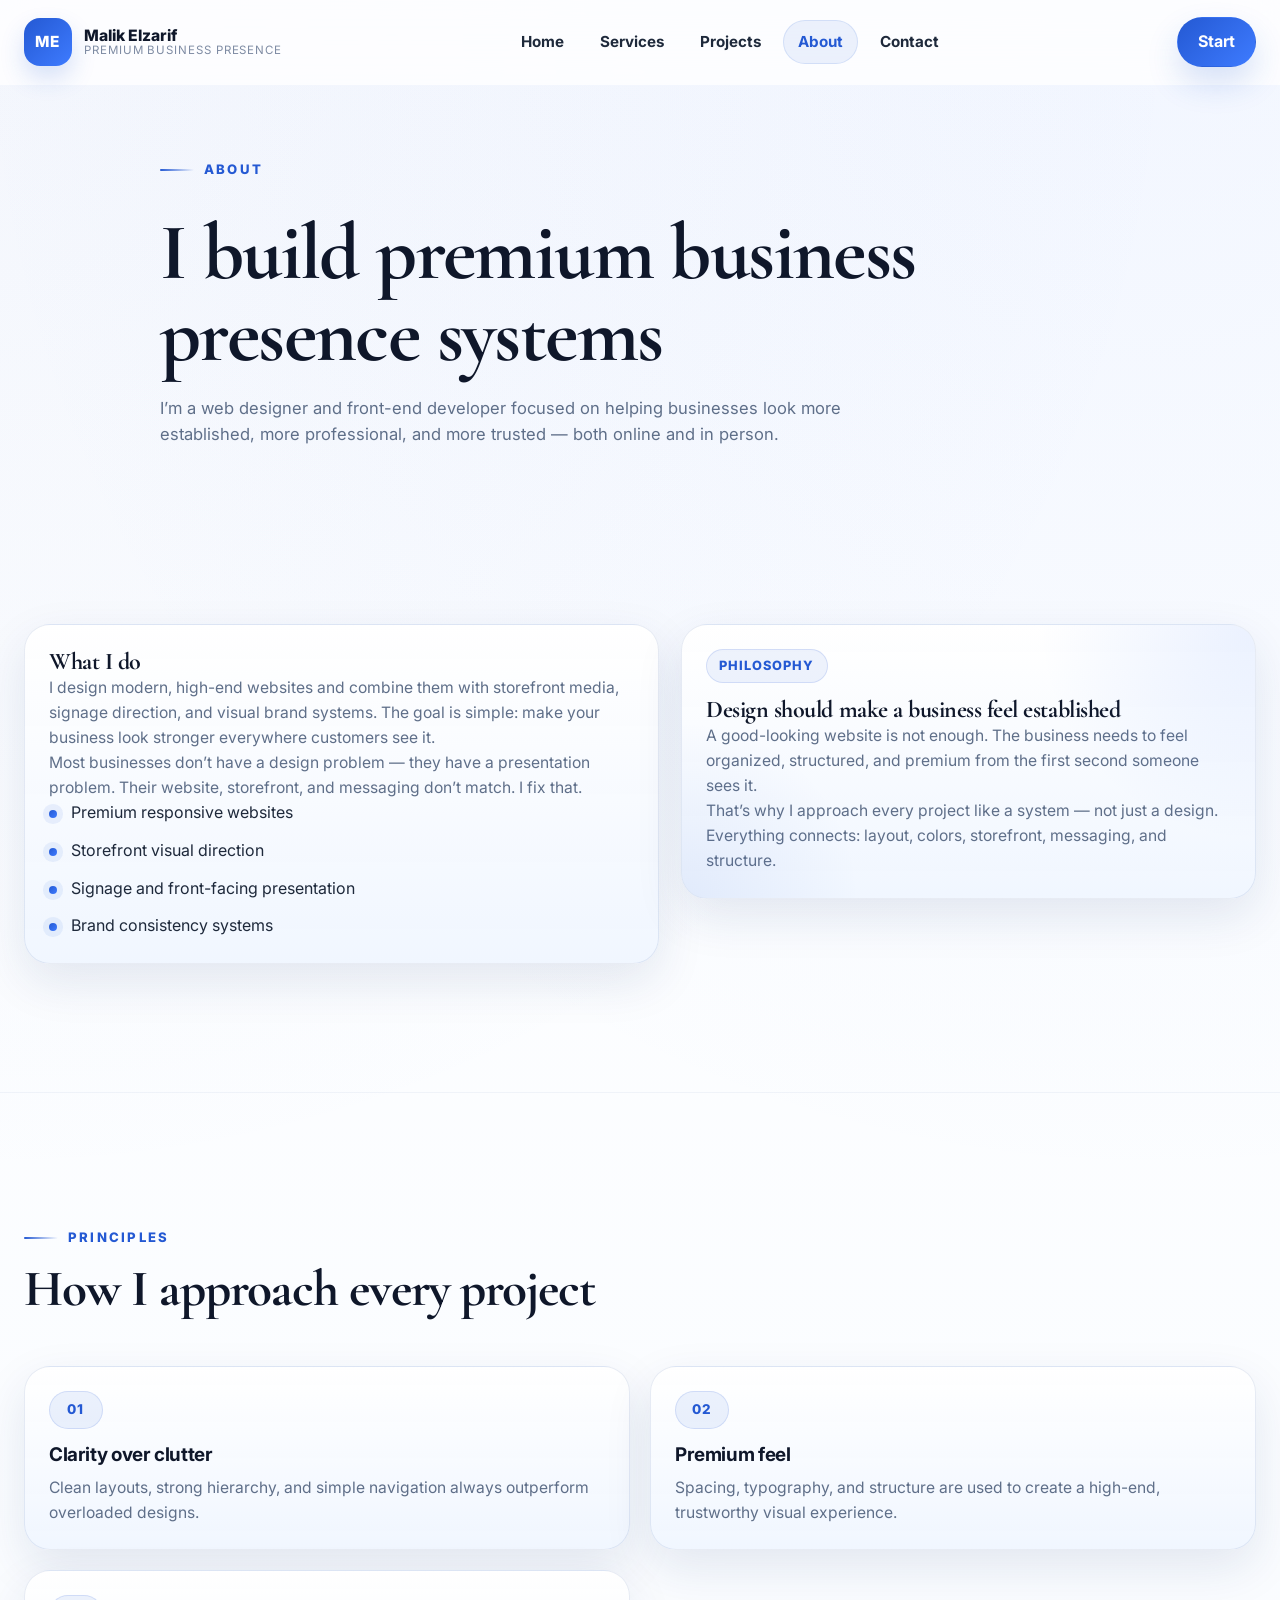
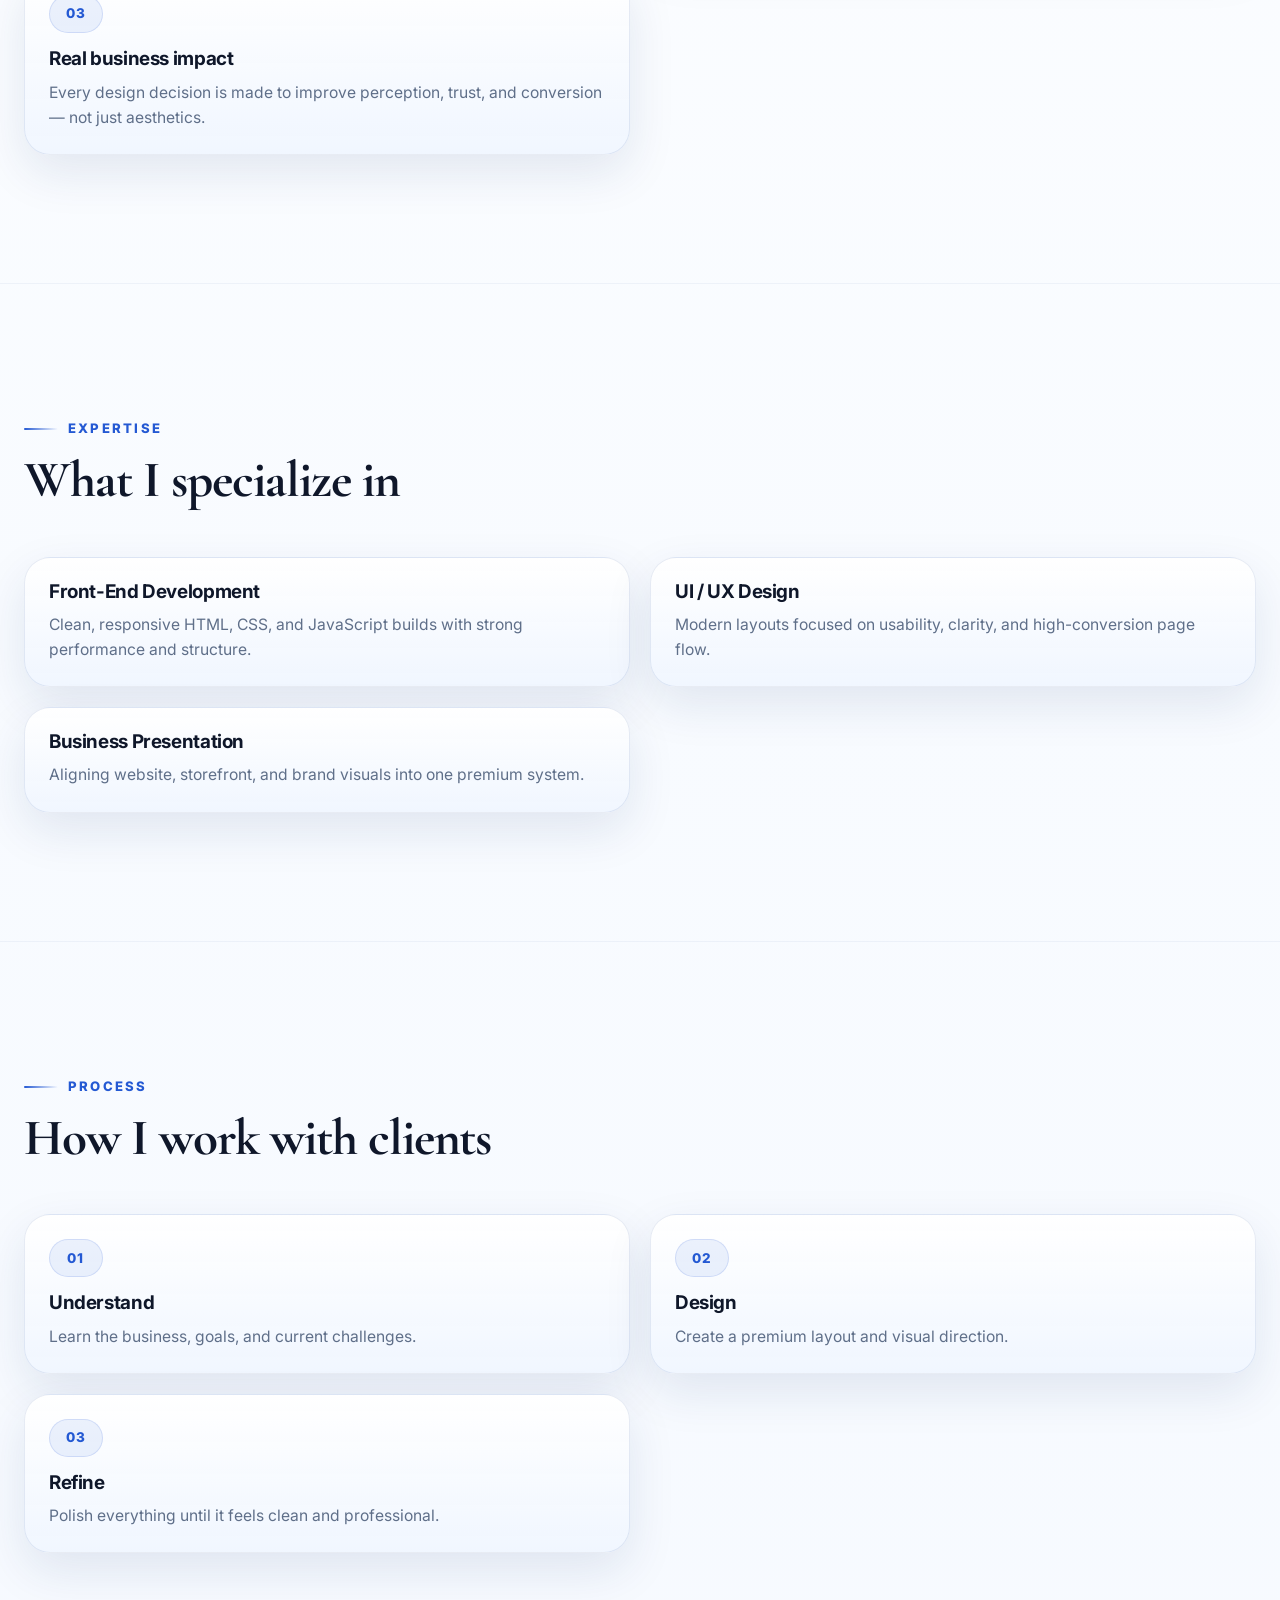
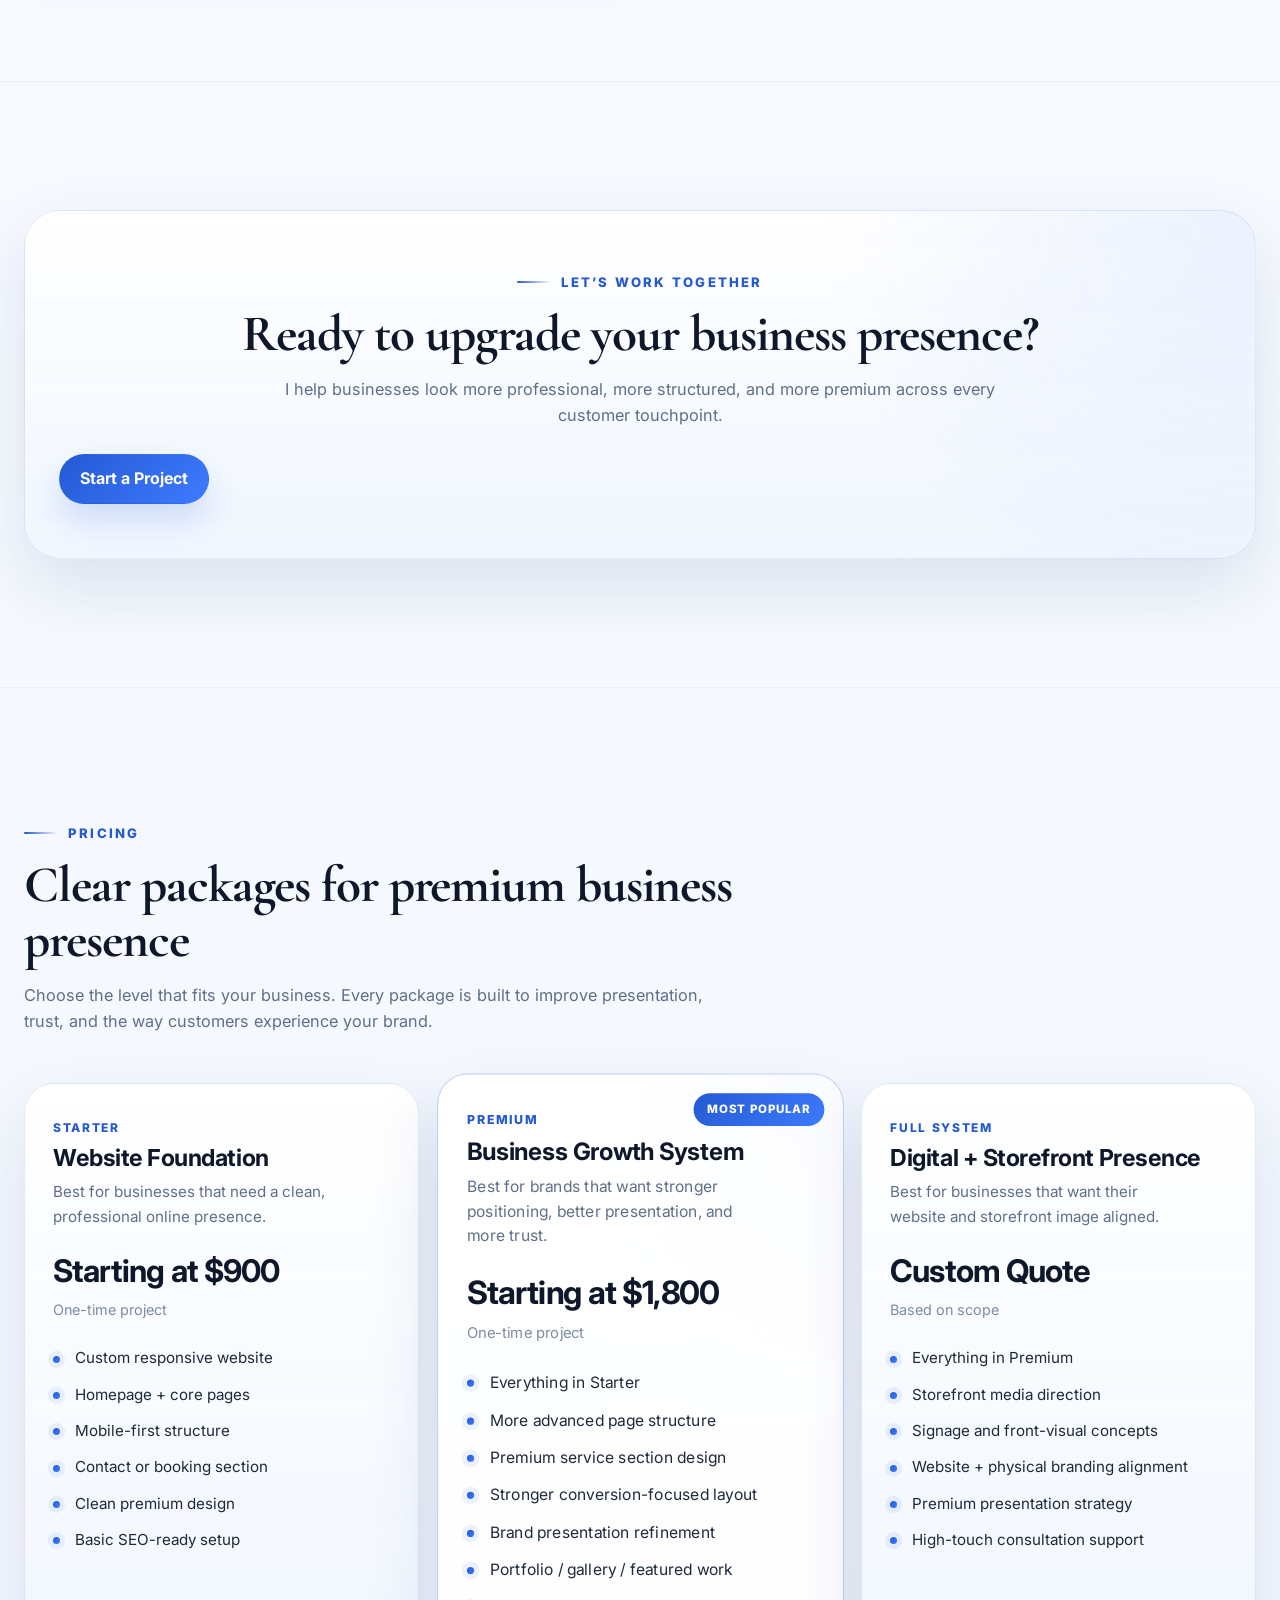
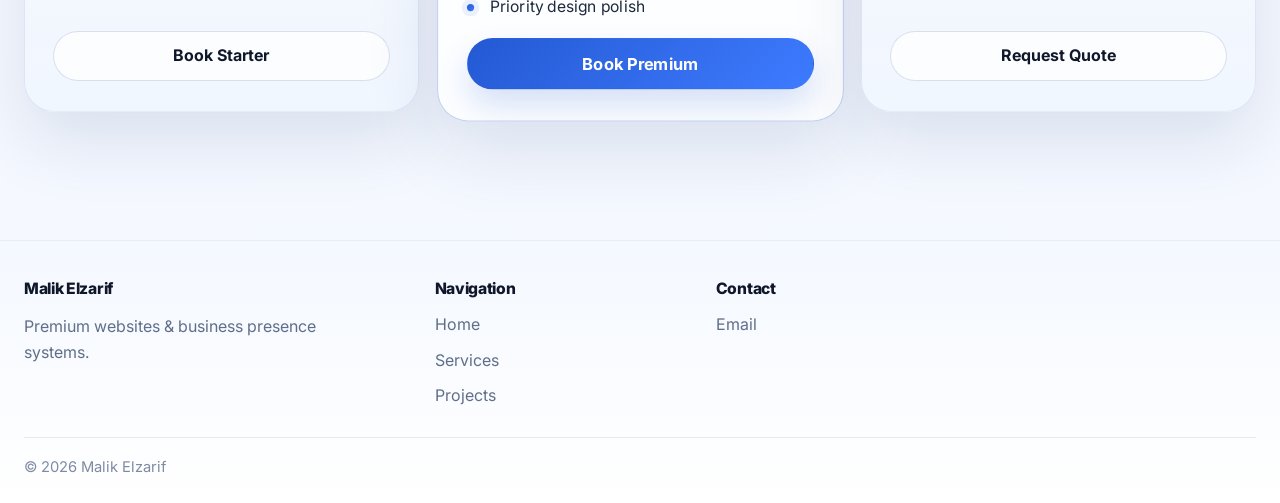
==== commit 63bc039e: "Update about.html" ====
--- a/about.html
+++ b/about.html
@@ -49,14 +49,12 @@
               <li><a class="nav__link" href="index.html">Home</a></li>
               <li><a class="nav__link" href="services.html">Services</a></li>
               <li><a class="nav__link" href="projects.html">Projects</a></li>
-              <li><a class="nav__link" href="websites.html">Websites Built</a></li>
               <li><a class="nav__link is-active" href="about.html">About</a></li>
               <li><a class="nav__link" href="contact.html">Contact</a></li>
             </ul>
           </nav>
 
           <div class="header__actions">
-            <a class="btn btn--ghost" href="websites.html">View Work</a>
             <a class="btn btn--primary" href="contact.html">Start</a>
           </div>
 
@@ -233,7 +231,6 @@
 
             <div class="cta-box__actions">
               <a class="btn btn--primary" href="contact.html">Start a Project</a>
-              <a class="btn btn--ghost" href="websites.html">View Work</a>
             </div>
           </div>
         </div>
@@ -372,4 +369,4 @@
 
   <script src="js/main.js"></script>
 </body>
-</html>+</html>
--- a/css/style.css
+++ b/css/style.css
@@ -2375,4 +2375,38 @@
   .booking-embed {
     min-height: 680px;
   }
+}/* ELBANNA CASE STUDY UPGRADE */
+.main-case__media img{
+  width:100%;
+  height:100%;
+  object-fit:cover;
+}
+
+.elbanna-details-grid{
+  display:grid;
+  gap:20px;
+}
+
+.elbanna-detail-card{
+  padding:24px;
+  border:1px solid var(--line);
+  border-radius:26px;
+  background:var(--surface-blue);
+  box-shadow:var(--shadow-md);
+}
+
+.elbanna-detail-card h3{
+  color:var(--text);
+  font-size:1.18rem;
+  margin-bottom:10px;
+}
+
+.elbanna-detail-card p{
+  color:var(--muted);
+}
+
+@media (min-width: 900px){
+  .elbanna-details-grid{
+    grid-template-columns:repeat(3, minmax(0, 1fr));
+  }
 }
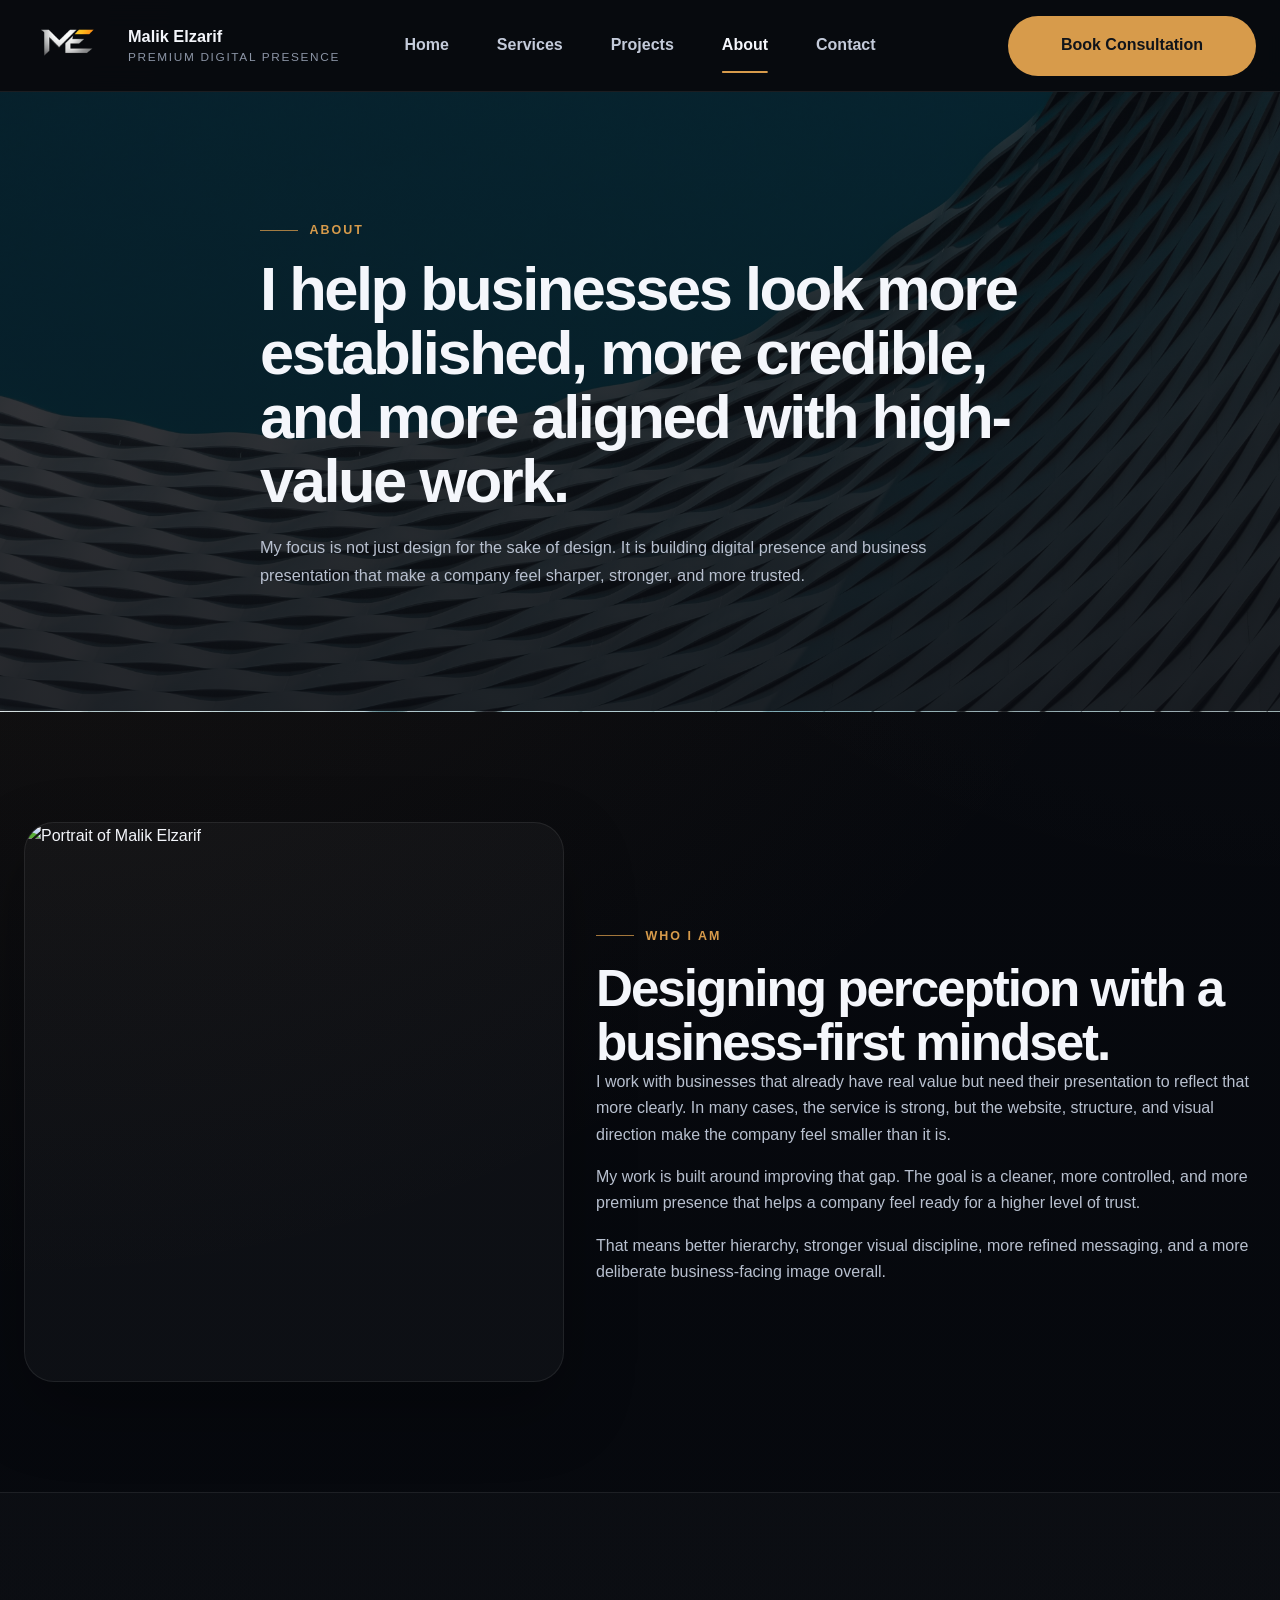
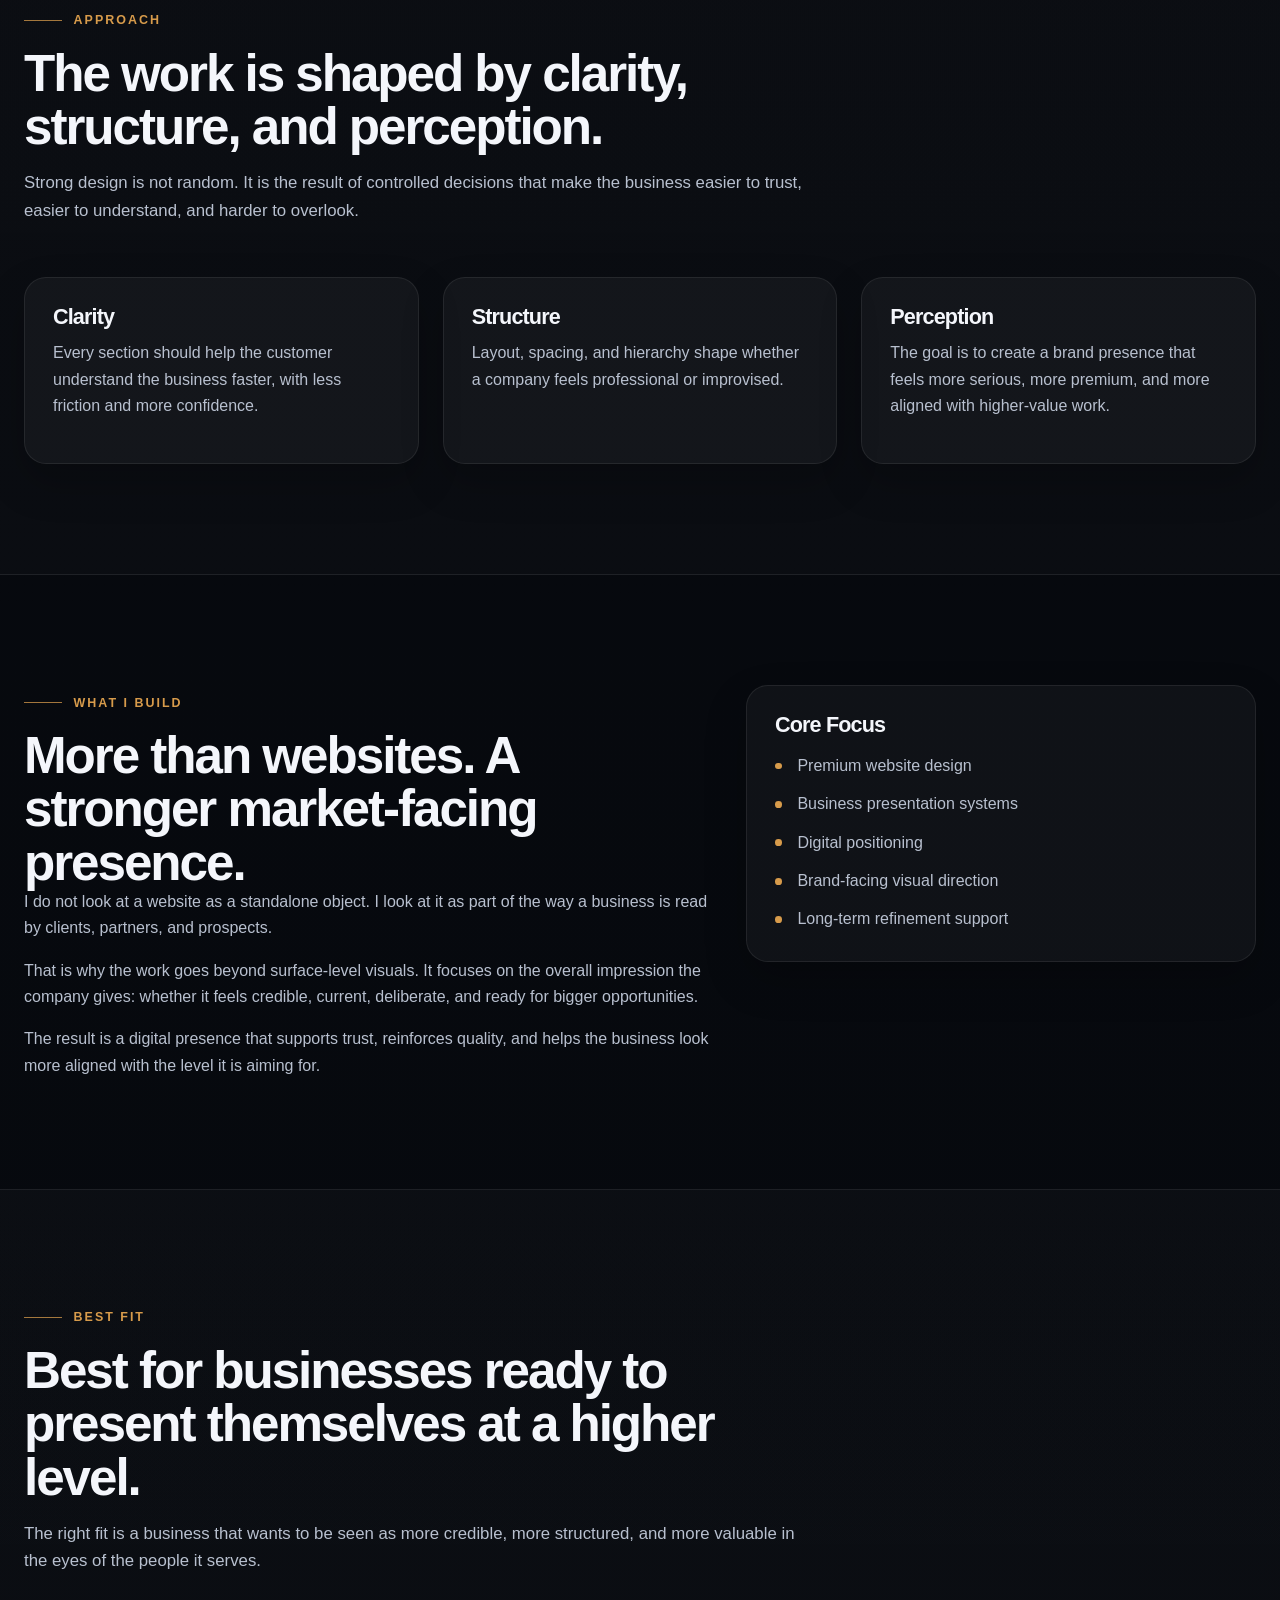
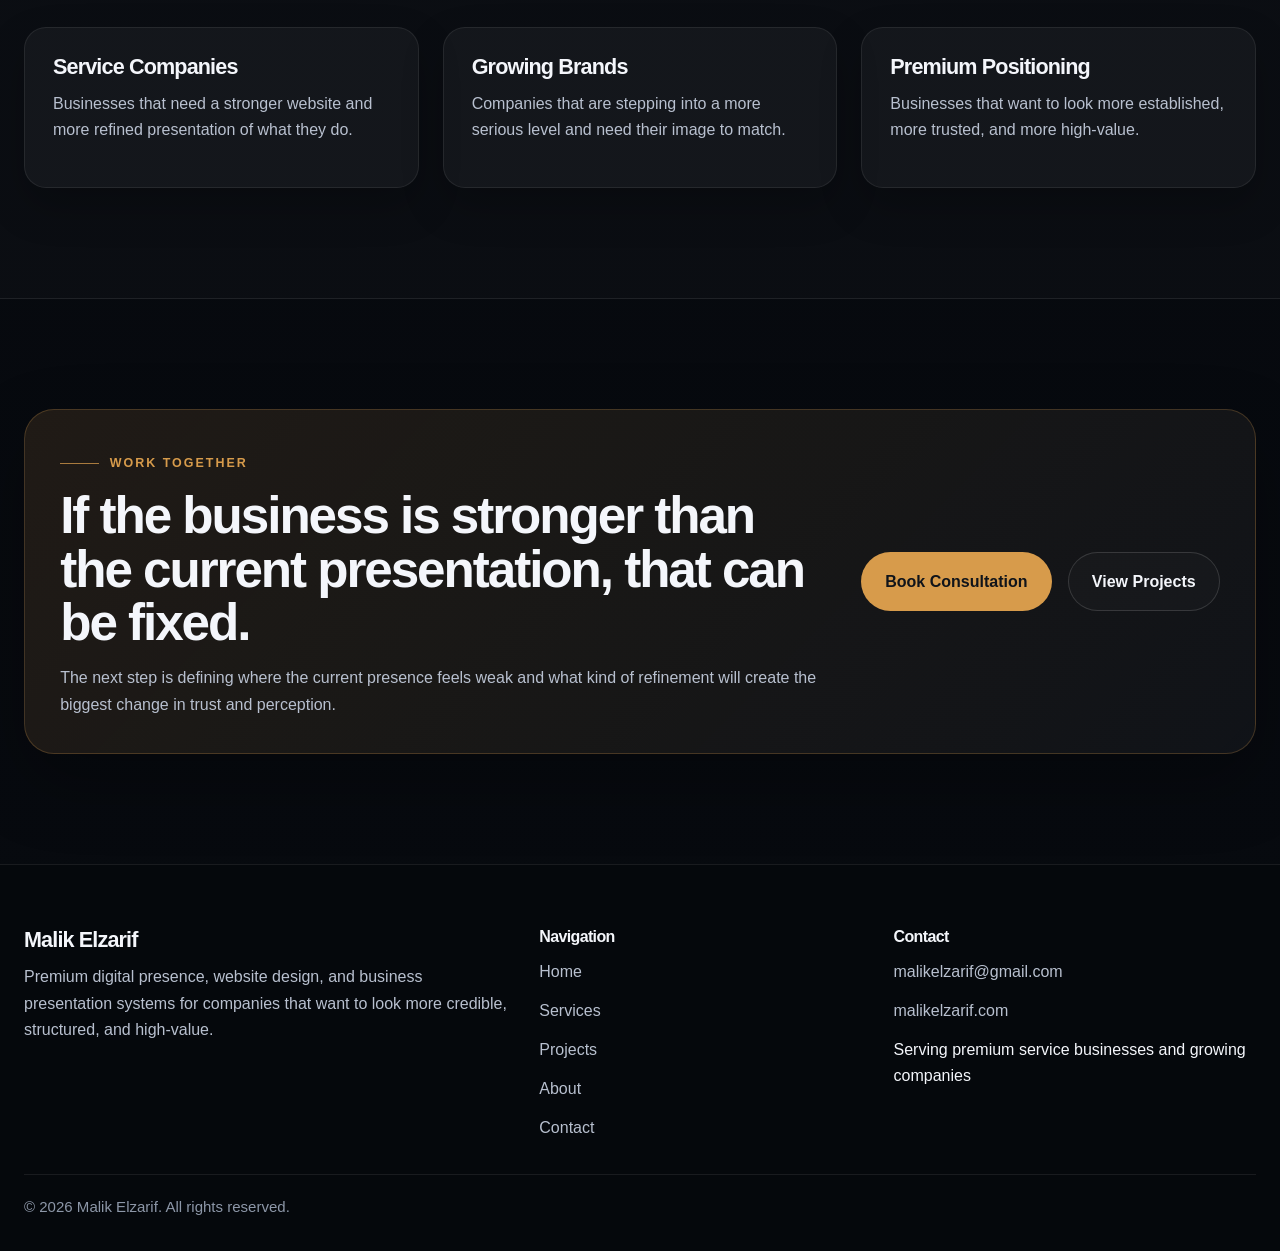
==== commit 4a4db5d9: "Add files via upload" ====
--- a/about.html
+++ b/about.html
@@ -1,372 +1,276 @@
 <!DOCTYPE html>
 <html lang="en">
 <head>
-  <!-- =========================================================
-    Malik Elzarif — About
-    WHITE + BLUE PREMIUM VERSION / about.html
-  ========================================================== -->
   <meta charset="UTF-8" />
   <meta name="viewport" content="width=device-width, initial-scale=1.0" />
-
-  <title>About | Malik Elzarif — Premium Web & Business Presence Designer</title>
+  <title>About | Malik Elzarif</title>
   <meta
     name="description"
-    content="Learn about Malik Elzarif — a senior web designer and front-end developer building premium websites, storefront media, and business presence systems."
+    content="Learn more about Malik Elzarif and the thinking behind premium digital presence, business presentation, and high-value website design."
   />
-  <meta name="theme-color" content="#2459d3" />
-
-  <meta property="og:title" content="About | Malik Elzarif" />
-  <meta property="og:description" content="Premium web design and business presence systems." />
-  <meta property="og:type" content="website" />
-
-  <link rel="preconnect" href="https://fonts.googleapis.com" />
-  <link rel="preconnect" href="https://fonts.gstatic.com" crossorigin />
-  <link
-    href="https://fonts.googleapis.com/css2?family=Inter:wght@400;500;600;700;800&family=Cormorant+Garamond:wght@600;700&display=swap"
-    rel="stylesheet"
-  />
-
   <link rel="stylesheet" href="css/style.css" />
 </head>
 <body>
   <a class="skip-link" href="#main">Skip to content</a>
 
-  <div class="site-shell">
-    <!-- HEADER -->
-    <header class="header">
-      <div class="header__bar">
-        <div class="container header__inner">
-          <a class="brand" href="index.html">
-            <span class="brand__mark">ME</span>
-            <span class="brand__text">
-              <span class="brand__name">Malik Elzarif</span>
-              <span class="brand__sub">Premium Business Presence</span>
-            </span>
-          </a>
-
-          <nav class="nav">
-            <ul class="nav__list">
-              <li><a class="nav__link" href="index.html">Home</a></li>
-              <li><a class="nav__link" href="services.html">Services</a></li>
-              <li><a class="nav__link" href="projects.html">Projects</a></li>
-              <li><a class="nav__link is-active" href="about.html">About</a></li>
-              <li><a class="nav__link" href="contact.html">Contact</a></li>
+  <header class="site-header">
+    <div class="container header-inner">
+      <a href="index.html" class="brand-mark" aria-label="Malik Elzarif Home">
+  <span class="brand-mark__logo">
+    <img src="assets/images/logo/logo-main.png" alt="Malik Elzarif logo" />
+  </span>
+  <span class="brand-mark__text">
+    <strong>Malik Elzarif</strong>
+    <small>Premium Digital Presence</small>
+  </span>
+</a>
+
+      <nav class="main-nav" aria-label="Primary navigation">
+        <ul class="main-nav__list">
+          <li><a href="index.html">Home</a></li>
+          <li><a href="services.html">Services</a></li>
+          <li><a href="projects.html">Projects</a></li>
+          <li><a class="is-active" href="about.html">About</a></li>
+          <li><a href="contact.html">Contact</a></li>
+        </ul>
+      </nav>
+
+      <a href="contact.html" class="header-cta btn btn--primary">Book Consultation</a>
+
+      <button
+        class="nav-toggle"
+        type="button"
+        aria-label="Open navigation"
+        aria-expanded="false"
+        aria-controls="mobile-menu"
+      >
+        <span></span>
+        <span></span>
+        <span></span>
+      </button>
+    </div>
+
+    <div class="mobile-menu" id="mobile-menu">
+      <nav class="container mobile-nav" aria-label="Mobile navigation">
+        <ul class="mobile-nav__list">
+          <li><a href="index.html">Home</a></li>
+          <li><a href="services.html">Services</a></li>
+          <li><a href="projects.html">Projects</a></li>
+          <li><a href="about.html">About</a></li>
+          <li><a href="contact.html">Contact</a></li>
+        </ul>
+        <a href="contact.html" class="btn btn--primary btn--full">Book Consultation</a>
+      </nav>
+    </div>
+  </header>
+
+  <main id="main">
+    <section class="page-hero page-hero--about">
+      <div class="container page-hero__content">
+        <p class="eyebrow">About</p>
+        <h1>I help businesses look more established, more credible, and more aligned with high-value work.</h1>
+        <p>
+          My focus is not just design for the sake of design. It is building digital
+          presence and business presentation that make a company feel sharper, stronger,
+          and more trusted.
+        </p>
+      </div>
+    </section>
+
+    <section class="section">
+      <div class="container about-intro">
+        <div class="about-intro__media">
+          <img
+            src="assets/images/about/malik-portrait.jpg"
+            alt="Portrait of Malik Elzarif"
+          />
+        </div>
+
+        <div class="about-intro__content">
+          <p class="eyebrow">Who I Am</p>
+          <h2>Designing perception with a business-first mindset.</h2>
+          <p>
+            I work with businesses that already have real value but need their presentation
+            to reflect that more clearly. In many cases, the service is strong, but the
+            website, structure, and visual direction make the company feel smaller than it is.
+          </p>
+          <p>
+            My work is built around improving that gap. The goal is a cleaner, more controlled,
+            and more premium presence that helps a company feel ready for a higher level of trust.
+          </p>
+          <p>
+            That means better hierarchy, stronger visual discipline, more refined messaging,
+            and a more deliberate business-facing image overall.
+          </p>
+        </div>
+      </div>
+    </section>
+
+    <section class="section section--muted">
+      <div class="container">
+        <div class="section-heading">
+          <p class="eyebrow">Approach</p>
+          <h2>The work is shaped by clarity, structure, and perception.</h2>
+          <p>
+            Strong design is not random. It is the result of controlled decisions that make
+            the business easier to trust, easier to understand, and harder to overlook.
+          </p>
+        </div>
+
+        <div class="approach-grid">
+          <article class="approach-card">
+            <h3>Clarity</h3>
+            <p>
+              Every section should help the customer understand the business faster, with
+              less friction and more confidence.
+            </p>
+          </article>
+
+          <article class="approach-card">
+            <h3>Structure</h3>
+            <p>
+              Layout, spacing, and hierarchy shape whether a company feels professional
+              or improvised.
+            </p>
+          </article>
+
+          <article class="approach-card">
+            <h3>Perception</h3>
+            <p>
+              The goal is to create a brand presence that feels more serious, more premium,
+              and more aligned with higher-value work.
+            </p>
+          </article>
+        </div>
+      </div>
+    </section>
+
+    <section class="section">
+      <div class="container story-block">
+        <div class="story-block__content">
+          <p class="eyebrow">What I Build</p>
+          <h2>More than websites. A stronger market-facing presence.</h2>
+          <p>
+            I do not look at a website as a standalone object. I look at it as part of
+            the way a business is read by clients, partners, and prospects.
+          </p>
+          <p>
+            That is why the work goes beyond surface-level visuals. It focuses on the
+            overall impression the company gives: whether it feels credible, current,
+            deliberate, and ready for bigger opportunities.
+          </p>
+          <p>
+            The result is a digital presence that supports trust, reinforces quality,
+            and helps the business look more aligned with the level it is aiming for.
+          </p>
+        </div>
+
+        <aside class="story-block__aside">
+          <div class="info-card">
+            <h3>Core Focus</h3>
+            <ul>
+              <li>Premium website design</li>
+              <li>Business presentation systems</li>
+              <li>Digital positioning</li>
+              <li>Brand-facing visual direction</li>
+              <li>Long-term refinement support</li>
             </ul>
-          </nav>
-
-          <div class="header__actions">
-            <a class="btn btn--primary" href="contact.html">Start</a>
           </div>
-
-          <button class="menu-toggle">
-            <span></span><span></span><span></span>
-          </button>
-        </div>
-      </div>
-    </header>
-
-    <main id="main">
-      <!-- HERO -->
-      <section class="page-hero">
-        <div class="container page-hero__inner">
-          <p class="eyebrow">About</p>
-          <h1 class="page-hero__title">I build premium business presence systems</h1>
-          <p class="page-hero__text">
-            I’m a web designer and front-end developer focused on helping businesses look
-            more established, more professional, and more trusted — both online and in person.
-          </p>
-        </div>
-      </section>
-
-      <!-- MAIN STORY -->
-      <section class="section">
-        <div class="container about-grid">
-          <article class="about-card">
-            <h2>What I do</h2>
-            <p>
-              I design modern, high-end websites and combine them with storefront media,
-              signage direction, and visual brand systems. The goal is simple:
-              make your business look stronger everywhere customers see it.
-            </p>
-            <p>
-              Most businesses don’t have a design problem — they have a presentation problem.
-              Their website, storefront, and messaging don’t match. I fix that.
-            </p>
-
-            <ul class="about-list">
-              <li>Premium responsive websites</li>
-              <li>Storefront visual direction</li>
-              <li>Signage and front-facing presentation</li>
-              <li>Brand consistency systems</li>
-            </ul>
-          </article>
-
-          <article class="statement-card">
-            <span class="statement-card__badge">Philosophy</span>
-            <h2>Design should make a business feel established</h2>
-            <p>
-              A good-looking website is not enough. The business needs to feel organized,
-              structured, and premium from the first second someone sees it.
-            </p>
-            <p>
-              That’s why I approach every project like a system — not just a design.
-              Everything connects: layout, colors, storefront, messaging, and structure.
-            </p>
-          </article>
-        </div>
-      </section>
-
-      <!-- PRINCIPLES -->
-      <section class="section">
-        <div class="container">
-          <div class="section-head">
-            <p class="eyebrow">Principles</p>
-            <h2 class="section-title">How I approach every project</h2>
-          </div>
-
-          <div class="cards cards--3">
-            <article class="principle-card">
-              <span class="principle-number">01</span>
-              <h3>Clarity over clutter</h3>
-              <p>
-                Clean layouts, strong hierarchy, and simple navigation always outperform
-                overloaded designs.
-              </p>
-            </article>
-
-            <article class="principle-card">
-              <span class="principle-number">02</span>
-              <h3>Premium feel</h3>
-              <p>
-                Spacing, typography, and structure are used to create a high-end,
-                trustworthy visual experience.
-              </p>
-            </article>
-
-            <article class="principle-card">
-              <span class="principle-number">03</span>
-              <h3>Real business impact</h3>
-              <p>
-                Every design decision is made to improve perception, trust,
-                and conversion — not just aesthetics.
-              </p>
-            </article>
-          </div>
-        </div>
-      </section>
-
-      <!-- EXPERTISE -->
-      <section class="section">
-        <div class="container">
-          <div class="section-head">
-            <p class="eyebrow">Expertise</p>
-            <h2 class="section-title">What I specialize in</h2>
-          </div>
-
-          <div class="cards cards--3">
-            <article class="expertise-card">
-              <h3>Front-End Development</h3>
-              <p>
-                Clean, responsive HTML, CSS, and JavaScript builds with strong performance and structure.
-              </p>
-            </article>
-
-            <article class="expertise-card">
-              <h3>UI / UX Design</h3>
-              <p>
-                Modern layouts focused on usability, clarity, and high-conversion page flow.
-              </p>
-            </article>
-
-            <article class="expertise-card">
-              <h3>Business Presentation</h3>
-              <p>
-                Aligning website, storefront, and brand visuals into one premium system.
-              </p>
-            </article>
-          </div>
-        </div>
-      </section>
-
-      <!-- JOURNEY -->
-      <section class="section">
-        <div class="container">
-          <div class="section-head">
-            <p class="eyebrow">Process</p>
-            <h2 class="section-title">How I work with clients</h2>
-          </div>
-
-          <div class="cards cards--3">
-            <article class="journey-card">
-              <span class="journey-step">01</span>
-              <h3>Understand</h3>
-              <p>Learn the business, goals, and current challenges.</p>
-            </article>
-
-            <article class="journey-card">
-              <span class="journey-step">02</span>
-              <h3>Design</h3>
-              <p>Create a premium layout and visual direction.</p>
-            </article>
-
-            <article class="journey-card">
-              <span class="journey-step">03</span>
-              <h3>Refine</h3>
-              <p>Polish everything until it feels clean and professional.</p>
-            </article>
-          </div>
-        </div>
-      </section>
-
-      <!-- CTA -->
-      <section class="section cta-section">
-        <div class="container">
-          <div class="cta-box">
-            <p class="eyebrow">Let’s Work Together</p>
-            <h2>Ready to upgrade your business presence?</h2>
-            <p>
-              I help businesses look more professional, more structured, and more premium
-              across every customer touchpoint.
-            </p>
-
-            <div class="cta-box__actions">
-              <a class="btn btn--primary" href="contact.html">Start a Project</a>
-            </div>
-          </div>
-        </div>
-      </section>
-<!-- =========================================================
-  NEXT CODE / PRICING SECTION
-  Add this section to index.html right ABOVE the final CTA section
-========================================================= -->
-<section class="section pricing-section" id="pricing">
-  <div class="container">
-    <div class="section-head">
-      <p class="eyebrow">Pricing</p>
-      <h2 class="section-title">Clear packages for premium business presence</h2>
-      <p class="section-text">
-        Choose the level that fits your business. Every package is built to improve presentation,
-        trust, and the way customers experience your brand.
-      </p>
-    </div>
-
-    <div class="pricing-grid">
-      <article class="pricing-card">
-        <div class="pricing-card__top">
-          <span class="pricing-card__label">Starter</span>
-          <h3>Website Foundation</h3>
-          <p>Best for businesses that need a clean, professional online presence.</p>
-        </div>
-
-        <div class="pricing-card__price">
-          <strong>Starting at $900</strong>
-          <span>One-time project</span>
-        </div>
-
-        <ul class="pricing-list">
-          <li>Custom responsive website</li>
-          <li>Homepage + core pages</li>
-          <li>Mobile-first structure</li>
-          <li>Contact or booking section</li>
-          <li>Clean premium design</li>
-          <li>Basic SEO-ready setup</li>
-        </ul>
-
-        <div class="pricing-card__actions">
-          <a class="btn btn--ghost btn--block" href="contact.html">Book Starter</a>
-        </div>
-      </article>
-
-      <article class="pricing-card pricing-card--featured">
-        <div class="pricing-card__badge">Most Popular</div>
-
-        <div class="pricing-card__top">
-          <span class="pricing-card__label">Premium</span>
-          <h3>Business Growth System</h3>
-          <p>Best for brands that want stronger positioning, better presentation, and more trust.</p>
-        </div>
-
-        <div class="pricing-card__price">
-          <strong>Starting at $1,800</strong>
-          <span>One-time project</span>
-        </div>
-
-        <ul class="pricing-list">
-          <li>Everything in Starter</li>
-          <li>More advanced page structure</li>
-          <li>Premium service section design</li>
-          <li>Stronger conversion-focused layout</li>
-          <li>Brand presentation refinement</li>
-          <li>Portfolio / gallery / featured work</li>
-          <li>Priority design polish</li>
-        </ul>
-
-        <div class="pricing-card__actions">
-          <a class="btn btn--primary btn--block" href="contact.html">Book Premium</a>
-        </div>
-      </article>
-
-      <article class="pricing-card">
-        <div class="pricing-card__top">
-          <span class="pricing-card__label">Full System</span>
-          <h3>Digital + Storefront Presence</h3>
-          <p>Best for businesses that want their website and storefront image aligned.</p>
-        </div>
-
-        <div class="pricing-card__price">
-          <strong>Custom Quote</strong>
-          <span>Based on scope</span>
-        </div>
-
-        <ul class="pricing-list">
-          <li>Everything in Premium</li>
-          <li>Storefront media direction</li>
-          <li>Signage and front-visual concepts</li>
-          <li>Website + physical branding alignment</li>
-          <li>Premium presentation strategy</li>
-          <li>High-touch consultation support</li>
-        </ul>
-
-        <div class="pricing-card__actions">
-          <a class="btn btn--ghost btn--block" href="contact.html">Request Quote</a>
-        </div>
-      </article>
-    </div>
-  </div>
-</section>
-    </main>
-
-    <!-- FOOTER -->
-    <footer class="footer">
-      <div class="container footer__grid">
-        <div>
-          <h3>Malik Elzarif</h3>
-          <p class="footer__text">Premium websites & business presence systems.</p>
-        </div>
-
-        <div>
-          <h3>Navigation</h3>
-          <ul>
-            <li><a href="index.html">Home</a></li>
-            <li><a href="services.html">Services</a></li>
-            <li><a href="projects.html">Projects</a></li>
-          </ul>
-        </div>
-
-        <div>
-          <h3>Contact</h3>
-          <ul>
-            <li><a href="mailto:malikelzarif@gmail.com">Email</a></li>
-          </ul>
-        </div>
-      </div>
-
-      <div class="container footer__bottom">
-        <p>© <span id="year"></span> Malik Elzarif</p>
-      </div>
-    </footer>
-  </div>
+        </aside>
+      </div>
+    </section>
+
+    <section class="section section--muted">
+      <div class="container">
+        <div class="section-heading">
+          <p class="eyebrow">Best Fit</p>
+          <h2>Best for businesses ready to present themselves at a higher level.</h2>
+          <p>
+            The right fit is a business that wants to be seen as more credible, more
+            structured, and more valuable in the eyes of the people it serves.
+          </p>
+        </div>
+
+        <div class="fit-grid">
+          <article class="fit-card">
+            <h3>Service Companies</h3>
+            <p>
+              Businesses that need a stronger website and more refined presentation of what they do.
+            </p>
+          </article>
+
+          <article class="fit-card">
+            <h3>Growing Brands</h3>
+            <p>
+              Companies that are stepping into a more serious level and need their image to match.
+            </p>
+          </article>
+
+          <article class="fit-card">
+            <h3>Premium Positioning</h3>
+            <p>
+              Businesses that want to look more established, more trusted, and more high-value.
+            </p>
+          </article>
+        </div>
+      </div>
+    </section>
+
+    <section class="section section--cta">
+      <div class="container cta-box">
+        <div class="cta-box__content">
+          <p class="eyebrow">Work Together</p>
+          <h2>If the business is stronger than the current presentation, that can be fixed.</h2>
+          <p>
+            The next step is defining where the current presence feels weak and what kind
+            of refinement will create the biggest change in trust and perception.
+          </p>
+        </div>
+
+        <div class="cta-box__actions">
+          <a href="contact.html" class="btn btn--primary">Book Consultation</a>
+          <a href="projects.html" class="btn btn--secondary">View Projects</a>
+        </div>
+      </div>
+    </section>
+  </main>
+
+  <footer class="site-footer">
+    <div class="container footer-grid">
+      <div class="footer-brand">
+        <h3>Malik Elzarif</h3>
+        <p>
+          Premium digital presence, website design, and business presentation systems for
+          companies that want to look more credible, structured, and high-value.
+        </p>
+      </div>
+
+      <div class="footer-links">
+        <h4>Navigation</h4>
+        <ul>
+          <li><a href="index.html">Home</a></li>
+          <li><a href="services.html">Services</a></li>
+          <li><a href="projects.html">Projects</a></li>
+          <li><a href="about.html">About</a></li>
+          <li><a href="contact.html">Contact</a></li>
+        </ul>
+      </div>
+
+      <div class="footer-contact">
+        <h4>Contact</h4>
+        <ul>
+          <li><a href="mailto:malikelzarif@gmail.com">malikelzarif@gmail.com</a></li>
+          <li><a href="https://malikelzarif.com/">malikelzarif.com</a></li>
+          <li>Serving premium service businesses and growing companies</li>
+        </ul>
+      </div>
+    </div>
+
+    <div class="container footer-bottom">
+      <p>© 2026 Malik Elzarif. All rights reserved.</p>
+    </div>
+  </footer>
 
   <script src="js/main.js"></script>
 </body>
-</html>
+</html>
--- a/css/style.css
+++ b/css/style.css
@@ -1,31 +1,6 @@
-/* =========================================================
-   Malik Elzarif — PREMIUM SITE SYSTEM
-   FINAL FULL CSS / css/style.css
-
-   STRUCTURE
-   1. Reset
-   2. Tokens
-   3. Base
-   4. Typography
-   5. Layout
-   6. Buttons / Links
-   7. Header / Nav / Mobile Menu
-   8. Shared Cards / Components
-   9. Home
-   10. Services
-   11. Projects
-   12. Portfolio
-   13. About
-   14. Booking / Contact
-   15. Pricing
-   16. CTA / Footer
-   17. Motion
-   18. Responsive
-========================================================= */
-
-/* =========================
-   1. RESET
-========================= */
+/* =========================================
+   RESET
+========================================= */
 *,
 *::before,
 *::after {
@@ -37,8 +12,14 @@
 }
 
 body,
-h1, h2, h3, h4, h5, h6,
-p, ul, ol, figure {
+h1,
+h2,
+h3,
+h4,
+p,
+ul,
+ol,
+figure {
   margin: 0;
 }
 
@@ -48,13 +29,15 @@
   list-style: none;
 }
 
-img,
-svg,
-video,
-canvas,
-iframe {
+img {
   display: block;
+  width: 100%;
   max-width: 100%;
+}
+
+a {
+  color: inherit;
+  text-decoration: none;
 }
 
 button,
@@ -62,7 +45,6 @@
 select,
 textarea {
   font: inherit;
-  color: inherit;
 }
 
 button {
@@ -71,2342 +53,1168 @@
   cursor: pointer;
 }
 
-a {
-  color: inherit;
-  text-decoration: none;
-}
-
-/* =========================
-   2. TOKENS
-========================= */
+/* =========================================
+   ROOT
+========================================= */
 :root {
-  --bg: #ffffff;
-  --bg-soft: #f7faff;
-  --bg-tint: #eef4ff;
-
-  --surface: rgba(255, 255, 255, 0.84);
-  --surface-strong: rgba(255, 255, 255, 0.96);
-  --surface-blue: linear-gradient(180deg, rgba(255,255,255,.98), rgba(240,246,255,.96));
-
-  --text: #0f172a;
-  --text-soft: #1e293b;
-  --muted: #5f6f89;
-  --muted-2: #7e8ba3;
-
-  --brand: #2459d3;
-  --brand-2: #3e7bff;
-  --brand-3: #dfeaff;
-  --brand-dark: #153a8a;
-
-  --line: rgba(32, 71, 146, 0.10);
-  --line-strong: rgba(32, 71, 146, 0.16);
-
-  --success: #0f9d6e;
-  --danger: #d84444;
-
-  --shadow-xs: 0 6px 18px rgba(24, 53, 108, 0.06);
-  --shadow-sm: 0 12px 30px rgba(24, 53, 108, 0.08);
-  --shadow-md: 0 18px 48px rgba(24, 53, 108, 0.10);
-  --shadow-lg: 0 28px 70px rgba(24, 53, 108, 0.12);
+  --bg: #070a0f;
+  --bg-soft: #0d121a;
+  --panel: rgba(255, 255, 255, 0.04);
+  --panel-strong: rgba(255, 255, 255, 0.06);
+
+  --text: #f4f6fb;
+  --text-soft: #b8c0cf;
+  --text-muted: #8d97a8;
+
+  --line: rgba(255, 255, 255, 0.08);
+  --line-strong: rgba(255, 255, 255, 0.14);
+
+  --primary: #d79b4b;
+  --primary-hover: #e7b56a;
 
   --radius-sm: 14px;
-  --radius-md: 20px;
-  --radius-lg: 28px;
-  --radius-xl: 36px;
-  --pill: 999px;
-
-  --container: 1240px;
-  --header-h: 84px;
-
-  --dur: .28s;
-  --dur-slow: .55s;
-  --ease: cubic-bezier(.2, .8, .2, 1);
-}
-
-/* =========================
-   3. BASE
-========================= */
+  --radius-md: 22px;
+  --radius-lg: 30px;
+
+  --shadow-sm: 0 8px 20px rgba(0, 0, 0, 0.16);
+  --shadow-md: 0 18px 42px rgba(0, 0, 0, 0.22);
+  --shadow-lg: 0 28px 70px rgba(0, 0, 0, 0.28);
+
+  --container: 1280px;
+  --header-height: 92px;
+
+  --section-space: 110px;
+  --section-space-mobile: 72px;
+}
+
+/* =========================================
+   BASE
+========================================= */
 body {
-  min-width: 320px;
-  font-family: "Inter", system-ui, -apple-system, BlinkMacSystemFont, "Segoe UI", sans-serif;
+  min-height: 100vh;
   background:
-    radial-gradient(circle at top left, rgba(57, 104, 214, 0.06), transparent 22%),
-    radial-gradient(circle at 90% 0%, rgba(70, 129, 255, 0.07), transparent 22%),
-    linear-gradient(180deg, #ffffff 0%, #f8fbff 42%, #f4f8ff 100%);
+    radial-gradient(circle at top left, rgba(215, 155, 75, 0.10), transparent 28%),
+    radial-gradient(circle at top right, rgba(255, 255, 255, 0.03), transparent 20%),
+    linear-gradient(180deg, #06080d 0%, #070a0f 100%);
   color: var(--text);
-  line-height: 1.6;
-  -webkit-font-smoothing: antialiased;
-  text-rendering: optimizeLegibility;
-  overflow-x: hidden;
-}
-
-body.menu-open {
+  font-family: Inter, Arial, Helvetica, sans-serif;
+  line-height: 1.65;
+}
+
+main {
   overflow: hidden;
 }
 
-p {
-  color: var(--muted);
+.container {
+  width: min(calc(100% - 48px), var(--container));
+  margin-inline: auto;
 }
 
 .skip-link {
   position: absolute;
-  left: 12px;
-  top: -100px;
+  left: -9999px;
+  top: 1rem;
   z-index: 9999;
-  padding: 12px 16px;
-  border-radius: 12px;
-  background: #0f172a;
-  color: #ffffff;
-  font-weight: 700;
-  transition: top var(--dur) var(--ease);
+  background: #ffffff;
+  color: #000000;
+  padding: 0.8rem 1rem;
+  border-radius: 10px;
 }
 
 .skip-link:focus {
-  top: 12px;
-}
-
-:focus-visible {
-  outline: 2px solid rgba(36, 89, 211, 0.9);
-  outline-offset: 3px;
-}
-
-/* =========================
-   4. TYPOGRAPHY
-========================= */
+  left: 1rem;
+}
+
 h1,
 h2,
 h3,
 h4 {
   color: var(--text);
-  line-height: 1.08;
-  letter-spacing: -0.02em;
-}
-
-.hero__title,
-.home-hero__title,
-.section-title,
-.page-hero__title,
-.projects-hero__title,
-.featured-case__content h2,
-.featured-portfolio__content h2,
-.featured-project__content h3,
-.project-feature__content h2,
-.about-card h2,
-.statement-card h2,
-.cta-box h2,
-.service-detail h2,
-.pricing-premium-note h3 {
-  font-family: "Cormorant Garamond", Georgia, serif;
-  font-weight: 700;
+  line-height: 1.04;
+  letter-spacing: -0.04em;
+}
+
+h1 {
+  font-size: clamp(2.8rem, 5.2vw, 4.8rem);
+}
+
+h2 {
+  font-size: clamp(2rem, 4vw, 3.2rem);
+}
+
+h3 {
+  font-size: 1.35rem;
+}
+
+p {
+  color: var(--text-soft);
 }
 
 .eyebrow {
   display: inline-flex;
   align-items: center;
-  gap: 10px;
-  margin-bottom: 14px;
-  color: var(--brand);
-  font-size: .82rem;
+  gap: 0.7rem;
+  margin-bottom: 1rem;
+  color: var(--primary);
+  font-size: 0.78rem;
   font-weight: 800;
-  letter-spacing: .17em;
+  letter-spacing: 0.16em;
   text-transform: uppercase;
 }
 
 .eyebrow::before {
   content: "";
-  width: 34px;
+  width: 2.4rem;
+  height: 1px;
+  background: rgba(215, 155, 75, 0.75);
+}
+
+.section {
+  padding: var(--section-space) 0;
+}
+
+.section--muted {
+  background: linear-gradient(
+    180deg,
+    rgba(255, 255, 255, 0.02),
+    rgba(255, 255, 255, 0.015)
+  );
+  border-top: 1px solid var(--line);
+  border-bottom: 1px solid var(--line);
+}
+
+.section-heading {
+  max-width: 780px;
+  margin-bottom: 3.25rem;
+}
+
+.section-heading p:last-child {
+  margin-top: 1rem;
+  font-size: 1.05rem;
+}
+
+/* =========================================
+   BUTTONS
+========================================= */
+.btn {
+  display: inline-flex;
+  align-items: center;
+  justify-content: center;
+  min-height: 54px;
+  padding: 0.95rem 1.45rem;
+  border: 1px solid transparent;
+  border-radius: 999px;
+  font-weight: 700;
+  transition:
+    transform 0.25s ease,
+    background-color 0.25s ease,
+    border-color 0.25s ease,
+    color 0.25s ease;
+}
+
+.btn:hover {
+  transform: translateY(-2px);
+}
+
+.btn--primary {
+  background: var(--primary);
+  color: #10141a;
+}
+
+.btn--primary:hover {
+  background: var(--primary-hover);
+}
+
+.btn--secondary {
+  background: rgba(255, 255, 255, 0.02);
+  border-color: var(--line-strong);
+  color: var(--text);
+}
+
+.btn--secondary:hover {
+  background: rgba(255, 255, 255, 0.05);
+  border-color: rgba(215, 155, 75, 0.42);
+}
+
+.btn--full {
+  width: 100%;
+}
+
+/* =========================================
+   GLOBAL HEADER
+========================================= */
+.site-header {
+  position: sticky;
+  top: 0;
+  z-index: 1000;
+  height: var(--header-height);
+  background: rgba(7, 10, 15, 0.92);
+  backdrop-filter: blur(14px);
+  border-bottom: 1px solid rgba(255, 255, 255, 0.08);
+}
+
+.header-inner {
+  height: 100%;
+  display: grid;
+  grid-template-columns: 320px 1fr 320px;
+  align-items: center;
+  gap: 0;
+}
+
+.brand-mark {
+  display: inline-flex;
+  align-items: center;
+  gap: 18px;
+  justify-self: start;
+  min-width: 0;
+}
+
+.brand-mark__logo {
+  width: 86px;
+  height: 86px;
+  display: flex;
+  align-items: center;
+  justify-content: center;
+  flex: 0 0 86px;
+}
+
+.brand-mark__logo img {
+  width: 100%;
+  height: 100%;
+  object-fit: contain;
+}
+
+.brand-mark__text {
+  display: flex;
+  flex-direction: column;
+  justify-content: center;
+  line-height: 1.05;
+}
+
+.brand-mark__text strong {
+  color: #f4f6fb;
+  font-size: 1.02rem;
+  font-weight: 700;
+}
+
+.brand-mark__text small {
+  margin-top: 6px;
+  color: #8c95a6;
+  font-size: 0.74rem;
+  letter-spacing: 0.14em;
+  text-transform: uppercase;
+  white-space: nowrap;
+}
+
+.main-nav {
+  display: flex;
+  justify-content: center;
+  align-items: center;
+  height: 100%;
+}
+
+.main-nav__list {
+  display: flex;
+  align-items: center;
+  justify-content: center;
+  gap: 48px;
+  height: 100%;
+}
+
+.main-nav__list li {
+  display: flex;
+  align-items: center;
+  height: 100%;
+}
+
+.main-nav__list a {
+  position: relative;
+  display: inline-flex;
+  align-items: center;
+  justify-content: center;
+  height: 100%;
+  color: #c4cbda;
+  font-size: 1rem;
+  font-weight: 600;
+  transition: color 0.25s ease;
+}
+
+.main-nav__list a:hover,
+.main-nav__list a.is-active {
+  color: #f4f6fb;
+}
+
+.main-nav__list a::after {
+  content: "";
+  position: absolute;
+  left: 50%;
+  bottom: 18px;
+  width: 100%;
   height: 2px;
   border-radius: 999px;
-  background: linear-gradient(90deg, var(--brand), transparent);
-}
-
-.section-title {
-  font-size: clamp(2.1rem, 4vw, 3.7rem);
-}
-
-.section-text {
-  max-width: 760px;
-  margin-top: 14px;
-  font-size: 1.02rem;
-}
-
-.text-link {
-  color: var(--brand);
-  font-weight: 700;
-  transition: color var(--dur) var(--ease);
-}
-
-.text-link:hover {
-  color: var(--brand-dark);
-}
-
-/* =========================
-   5. LAYOUT
-========================= */
-.site-shell {
+  background: #d79b4b;
+  transform: translateX(-50%) scaleX(0);
+  transform-origin: center;
+  transition: transform 0.25s ease;
+}
+
+.main-nav__list a:hover::after,
+.main-nav__list a.is-active::after {
+  transform: translateX(-50%) scaleX(1);
+}
+
+.header-cta {
+  justify-self: end;
+  min-width: 248px;
+  min-height: 60px;
+  padding: 0 28px;
+}
+
+.nav-toggle {
+  display: none;
+  width: 48px;
+  height: 48px;
+  align-items: center;
+  justify-content: center;
+  flex-direction: column;
+  gap: 4px;
+  border: 1px solid rgba(255, 255, 255, 0.10);
+  border-radius: 12px;
+}
+
+.nav-toggle span {
+  width: 18px;
+  height: 2px;
+  background: #f4f6fb;
+  border-radius: 999px;
+}
+
+.mobile-menu {
+  display: none;
+  border-top: 1px solid rgba(255, 255, 255, 0.08);
+  background: rgba(8, 11, 16, 0.98);
+}
+
+.mobile-menu.is-open {
+  display: block;
+}
+
+.mobile-nav {
+  padding: 18px 0 24px;
+}
+
+.mobile-nav__list {
+  display: grid;
+  gap: 0;
+  margin-bottom: 16px;
+}
+
+.mobile-nav__list a {
+  display: block;
+  padding: 16px 0;
+  border-bottom: 1px solid rgba(255, 255, 255, 0.08);
+  color: #c4cbda;
+  font-weight: 600;
+}
+
+/* =========================================
+   GLOBAL HERO SYSTEM
+========================================= */
+.page-hero {
   position: relative;
-  isolation: isolate;
-}
-
-.container {
-  width: min(100% - 32px, var(--container));
-  margin-inline: auto;
-}
-
-.section {
-  position: relative;
-  padding: clamp(88px, 10vw, 128px) 0;
-}
-
-.section + .section {
-  border-top: 1px solid rgba(32, 71, 146, 0.05);
-}
-
-.section-head {
-  margin-bottom: 48px;
-}
-
-.section-head--split {
+  min-height: 620px;
   display: flex;
-  align-items: end;
-  justify-content: space-between;
-  gap: 18px;
-}
-
-.section-head .section-title,
-.section-head--split .section-title {
-  max-width: 760px;
-}
-
-.section-head .section-text,
-.section-head--split .section-text {
-  max-width: 700px;
-}
-
-/* =========================
-   6. BUTTONS / LINKS
-========================= */
-.btn {
-  position: relative;
-  display: inline-flex;
-  align-items: center;
-  justify-content: center;
-  min-height: 50px;
-  padding: 0 20px;
-  border-radius: var(--pill);
-  border: 1px solid transparent;
-  font-weight: 700;
-  white-space: nowrap;
-  overflow: hidden;
-  transition:
-    transform var(--dur) var(--ease),
-    background var(--dur) var(--ease),
-    color var(--dur) var(--ease),
-    border-color var(--dur) var(--ease),
-    box-shadow var(--dur) var(--ease);
-}
-
-.btn:hover {
-  transform: translateY(-2px);
-}
-
-.btn::after {
+  align-items: center;
+  border-bottom: 1px solid var(--line);
+  background-position: center;
+  background-size: cover;
+  background-repeat: no-repeat;
+}
+
+.page-hero::before {
   content: "";
   position: absolute;
   inset: 0;
-  background: linear-gradient(120deg, transparent, rgba(255,255,255,0.38), transparent);
-  opacity: 0;
-  transition: opacity .4s ease;
-}
-
-.btn:hover::after {
-  opacity: 1;
-  animation: shine 1.2s ease;
-}
-
-.btn--primary {
-  background: linear-gradient(135deg, var(--brand), var(--brand-2));
-  color: #ffffff;
-  box-shadow: 0 16px 32px rgba(36, 89, 211, 0.18);
-}
-
-.btn--primary:hover {
-  box-shadow: 0 20px 36px rgba(36, 89, 211, 0.24);
-}
-
-.btn--ghost {
-  background: rgba(255, 255, 255, 0.75);
-  color: var(--text);
-  border-color: var(--line-strong);
-  backdrop-filter: blur(10px);
-}
-
-.btn--ghost:hover {
-  background: #ffffff;
-  border-color: rgba(36, 89, 211, 0.22);
-  box-shadow: var(--shadow-xs);
-}
-
-.btn--block {
-  width: 100%;
-}
-
-/* =========================
-   7. HEADER / NAV / MOBILE
-========================= */
-.header {
-  position: sticky;
-  top: 0;
-  z-index: 100;
-}
-
-.header__bar {
-  min-height: var(--header-h);
-  background: rgba(255, 255, 255, 0.78);
-  border-bottom: 1px solid transparent;
-  backdrop-filter: blur(20px);
-  transition:
-    background var(--dur) var(--ease),
-    border-color var(--dur) var(--ease),
-    box-shadow var(--dur) var(--ease);
-}
-
-.header.is-scrolled .header__bar {
-  background: rgba(255, 255, 255, 0.92);
-  border-color: var(--line);
-  box-shadow: var(--shadow-xs);
-}
-
-.header__inner {
-  display: flex;
-  align-items: center;
-  justify-content: space-between;
-  min-height: var(--header-h);
-  gap: 18px;
-}
-
-.brand {
-  display: inline-flex;
-  align-items: center;
-  gap: 12px;
-  min-width: 0;
-}
-
-.brand__mark {
-  display: grid;
-  place-items: center;
-  width: 48px;
-  height: 48px;
-  border-radius: 16px;
-  background: linear-gradient(135deg, var(--brand), var(--brand-2));
-  color: #ffffff;
-  font-size: .96rem;
-  font-weight: 800;
-  letter-spacing: .08em;
-  box-shadow: 0 12px 24px rgba(36, 89, 211, 0.18);
-}
-
-.brand__text {
-  display: flex;
-  flex-direction: column;
-  min-width: 0;
-}
-
-.brand__name {
-  color: var(--text);
-  font-size: .98rem;
-  font-weight: 800;
-  line-height: 1.1;
-}
-
-.brand__sub {
-  color: var(--muted-2);
-  font-size: .72rem;
-  line-height: 1.1;
-  letter-spacing: .08em;
-  text-transform: uppercase;
-}
-
-.brand--footer .brand__mark {
-  width: 44px;
-  height: 44px;
-}
-
-.nav {
-  display: none;
-}
-
-.nav__list {
-  display: flex;
-  align-items: center;
-  gap: 8px;
-}
-
-.nav__link {
+  background: linear-gradient(rgba(8, 10, 15, 0.78), rgba(8, 10, 15, 0.88));
+  pointer-events: none;
+}
+
+.page-hero .container {
   position: relative;
-  display: inline-flex;
-  align-items: center;
-  min-height: 44px;
-  padding: 0 14px;
-  border-radius: var(--pill);
-  color: var(--text-soft);
-  font-size: .95rem;
-  font-weight: 700;
-  transition:
-    background var(--dur) var(--ease),
-    color var(--dur) var(--ease),
-    border-color var(--dur) var(--ease),
-    transform var(--dur) var(--ease);
-}
-
-.nav__link:hover {
-  background: rgba(36, 89, 211, 0.06);
-  color: var(--brand);
-  transform: translateY(-1px);
-}
-
-.nav__link::after {
-  content: "";
-  position: absolute;
-  left: 12px;
-  bottom: 4px;
-  width: 0%;
-  height: 2px;
-  background: var(--brand);
-  transition: width .3s ease;
-}
-
-.nav__link:hover::after {
-  width: calc(100% - 24px);
-}
-
-.nav__link.is-active {
-  color: var(--brand);
-  background: rgba(36, 89, 211, 0.08);
-  border: 1px solid rgba(36, 89, 211, 0.12);
-}
-
-.dropdown {
-  position: relative;
-}
-
-.dropdown__trigger {
-  gap: 8px;
-}
-
-.dropdown__chev {
-  font-size: .8rem;
-  transition: transform var(--dur) var(--ease);
-}
-
-.dropdown__menu {
-  position: absolute;
-  left: 0;
-  top: calc(100% + 14px);
-  width: min(360px, 82vw);
-  padding: 12px;
-  border: 1px solid var(--line);
-  border-radius: 22px;
-  background: rgba(255, 255, 255, 0.96);
-  box-shadow: var(--shadow-lg);
-  backdrop-filter: blur(18px);
-  opacity: 0;
-  visibility: hidden;
-  transform: translateY(8px);
-  transition:
-    opacity var(--dur) var(--ease),
-    visibility var(--dur) var(--ease),
-    transform var(--dur) var(--ease);
-}
-
-.dropdown.is-open .dropdown__menu,
-.dropdown:hover .dropdown__menu,
-.dropdown:focus-within .dropdown__menu {
-  opacity: 1;
-  visibility: visible;
-  transform: translateY(0);
-}
-
-.dropdown.is-open .dropdown__chev,
-.dropdown:hover .dropdown__chev,
-.dropdown:focus-within .dropdown__chev {
-  transform: rotate(180deg);
-}
-
-.dropdown__item {
-  display: flex;
-  flex-direction: column;
-  gap: 4px;
-  padding: 14px;
-  border-radius: 16px;
-  transition: background var(--dur) var(--ease), transform var(--dur) var(--ease);
-}
-
-.dropdown__item strong {
-  color: var(--text);
-  font-size: .96rem;
-}
-
-.dropdown__item span {
-  color: var(--muted);
-  font-size: .86rem;
-  line-height: 1.45;
-}
-
-.dropdown__item:hover {
-  background: rgba(36, 89, 211, 0.05);
-  transform: translateX(2px);
-}
-
-.header__actions {
-  display: none;
-  align-items: center;
-  gap: 10px;
-}
-
-.menu-toggle {
-  display: inline-flex;
-  flex-direction: column;
-  justify-content: center;
-  gap: 5px;
-  width: 50px;
-  height: 50px;
-  padding: 0 13px;
-  border-radius: 16px;
-  border: 1px solid var(--line);
-  background: rgba(255, 255, 255, 0.88);
-  box-shadow: var(--shadow-xs);
-}
-
-.menu-toggle span {
-  width: 100%;
-  height: 2px;
-  border-radius: 999px;
-  background: var(--text);
-}
-
-.mobile-menu {
-  position: fixed;
-  inset: 0;
-  z-index: 120;
-  background: rgba(13, 23, 42, 0.18);
-  backdrop-filter: blur(10px);
-}
-
-.mobile-menu__panel {
-  position: absolute;
-  right: 0;
-  top: 0;
-  width: min(92vw, 380px);
-  height: 100%;
-  padding: 20px;
-  border-left: 1px solid var(--line);
-  background: linear-gradient(180deg, #ffffff, #f6faff);
-  box-shadow: var(--shadow-lg);
-  display: flex;
-  flex-direction: column;
-  gap: 22px;
-}
-
-.mobile-menu__top {
-  display: flex;
-  align-items: center;
-  justify-content: space-between;
-  gap: 12px;
-}
-
-.mobile-menu__title {
-  color: var(--text);
-  font-size: .92rem;
-  font-weight: 800;
-  letter-spacing: .14em;
-  text-transform: uppercase;
-}
-
-.mobile-menu__close {
-  width: 46px;
-  height: 46px;
-  border-radius: 14px;
-  border: 1px solid var(--line);
-  background: #ffffff;
-  color: var(--text);
-  font-size: 1.6rem;
-  line-height: 1;
-  box-shadow: var(--shadow-xs);
-}
-
-.mobile-nav__list {
-  display: grid;
-  gap: 6px;
-}
-
-.mobile-nav a,
-.mobile-accordion__trigger {
-  display: flex;
-  align-items: center;
-  justify-content: space-between;
-  min-height: 52px;
-  width: 100%;
-  padding: 0 14px;
-  border-radius: 16px;
-  color: var(--text);
-  background: rgba(36, 89, 211, 0.04);
-  border: 1px solid transparent;
-  font-weight: 600;
-  transition:
-    background var(--dur) var(--ease),
-    border-color var(--dur) var(--ease);
-}
-
-.mobile-nav a:hover,
-.mobile-accordion__trigger:hover {
-  background: rgba(36, 89, 211, 0.06);
-  border-color: rgba(36, 89, 211, 0.10);
-}
-
-.mobile-accordion__content {
-  display: grid;
-  gap: 8px;
-  padding: 10px 0 4px;
-}
-
-.mobile-accordion__content a {
-  min-height: 48px;
-  padding-left: 18px;
-  color: var(--muted);
-  background: rgba(36, 89, 211, 0.03);
-}
-
-.mobile-menu__actions {
-  margin-top: auto;
-  display: grid;
-  gap: 10px;
-}
-
-/* =========================
-   8. SHARED COMPONENTS
-========================= */
-.cards {
-  display: grid;
-  gap: 20px;
-}
-
-.cards--3,
-.cards--4 {
-  grid-template-columns: 1fr;
-}
-
-.service-card,
-.project-card,
-.process-card,
-.info-panel,
-.overview-card,
-.service-detail,
-.deliverables-card,
-.ideal-card,
-.metric-card,
-.featured-case,
-.story-card,
-.results-card,
-.proof-card,
-.project-mini,
-.portfolio-intro,
-.filters-card,
-.featured-portfolio,
-.website-card,
-.portfolio-note,
-.process-card-portfolio,
-.about-card,
-.statement-card,
-.principle-card,
-.expertise-card,
-.journey-card,
-.form-card,
-.contact-card,
-.service-select-card,
-.faq-card,
-.note-card,
-.project-feature,
-.project-metric,
-.project-story-card,
-.project-mini-card,
-.hero-main-card,
-.hero-side-card,
-.featured-project,
-.pricing-premium-note,
-.booking-executive-card,
-.booking-card,
-.booking-info-card,
-.booking-note-card {
-  position: relative;
-  overflow: hidden;
-  border: 1px solid var(--line);
-  border-radius: 26px;
-  background: var(--surface-blue);
-  box-shadow: var(--shadow-md);
-}
-
-.service-card,
-.process-card,
-.overview-card,
-.deliverables-card,
-.ideal-card,
-.metric-card,
-.story-card,
-.results-card,
-.proof-card,
-.project-mini__content,
-.portfolio-intro,
-.filters-card,
-.portfolio-note,
-.process-card-portfolio,
-.about-card,
-.statement-card,
-.principle-card,
-.expertise-card,
-.journey-card,
-.form-card,
-.contact-card,
-.service-select-card,
-.faq-card,
-.note-card,
-.project-metric,
-.project-story-card,
-.project-mini-card,
-.hero-main-card,
-.hero-side-card,
-.pricing-premium-note,
-.booking-executive-card,
-.booking-card,
-.booking-info-card,
-.booking-note-card {
-  padding: 24px;
-}
-
-.service-card h3,
-.project-card h3,
-.process-card h3,
-.story-card h3,
-.results-card h3,
-.proof-card h3,
-.project-mini h3,
-.website-card h3,
-.principle-card h3,
-.expertise-card h3,
-.journey-card h3,
-.ideal-card h3,
-.card-title,
-.project-story-card h3,
-.project-mini-card h3,
-.hero-main-card h3,
-.hero-side-card h3,
-.pricing-card h3,
-.booking-executive-card h3,
-.booking-info-title,
-.booking-note-title {
-  color: var(--text);
-  font-size: 1.18rem;
-  margin-bottom: 10px;
-}
-
-.service-card p,
-.project-card p,
-.process-card p,
-.story-card p,
-.results-card p,
-.proof-card p,
-.project-mini p,
-.website-card p,
-.portfolio-note p,
-.process-card-portfolio p,
-.about-card p,
-.statement-card p,
-.principle-card p,
-.expertise-card p,
-.journey-card p,
-.ideal-card p,
-.card-text,
-.project-story-card p,
-.project-mini-card p,
-.hero-main-card p,
-.hero-side-card p,
-.pricing-premium-note p,
-.booking-executive-card p {
-  color: var(--muted);
-  font-size: .98rem;
-}
-
-.service-card a,
-.project-card a,
-.project-mini a,
-.website-card__links a {
-  color: var(--brand);
-  font-weight: 700;
-}
-
-.service-card__number,
-.process-card__step,
-.principle-number,
-.journey-step {
-  display: inline-flex;
-  align-items: center;
-  justify-content: center;
-  min-width: 54px;
-  height: 38px;
-  margin-bottom: 16px;
-  padding: 0 14px;
-  border: 1px solid rgba(36, 89, 211, 0.14);
-  border-radius: var(--pill);
-  background: rgba(36, 89, 211, 0.08);
-  color: var(--brand);
-  font-size: .84rem;
-  font-weight: 800;
-  letter-spacing: .08em;
-}
-
-.project-card,
-.featured-project,
-.project-feature {
-  display: grid;
-}
-
-.project-card__media,
-.project-mini__media,
-.featured-case__media,
-.featured-portfolio__media,
-.website-card__media,
-.project-feature__media,
-.project-mini-card__media,
-.hero-main-card__media,
-.featured-project__media {
-  position: relative;
-  overflow: hidden;
-  background:
-    linear-gradient(to top, rgba(15,23,42,.18), rgba(15,23,42,0)),
-    radial-gradient(circle at top right, rgba(62,123,255,.14), transparent 35%),
-    linear-gradient(135deg, rgba(36,89,211,.10), rgba(228,238,255,.85)),
-    #edf4ff;
-}
-
-.project-card__media::after,
-.website-card__media::after,
-.featured-case__media::after,
-.project-feature__media::after,
-.project-mini-card__media::after,
-.hero-main-card__media::after,
-.featured-project__media::after {
-  content: "";
-  position: absolute;
-  inset: 0;
-  background: linear-gradient(to top, rgba(15, 23, 42, 0.25), transparent 60%);
-  opacity: 0;
-  transition: opacity .4s ease;
-}
-
-.project-card:hover .project-card__media::after,
-.website-card:hover .website-card__media::after,
-.featured-case:hover .featured-case__media::after,
-.project-feature:hover .project-feature__media::after,
-.project-mini-card:hover .project-mini-card__media::after,
-.hero-main-card:hover .hero-main-card__media::after,
-.featured-project:hover .featured-project__media::after {
-  opacity: 1;
-}
-
-.project-card__media,
-.project-mini__media,
-.website-card__media,
-.project-mini-card__media,
-.hero-main-card__media {
-  aspect-ratio: 16 / 10;
-  border-bottom: 1px solid var(--line);
-}
-
-.featured-case__media,
-.featured-portfolio__media,
-.featured-project__media,
-.project-feature__media {
-  aspect-ratio: 16 / 9;
-  border-bottom: 1px solid var(--line);
-}
-
-.project-card__content,
-.website-card__content,
-.featured-case__content,
-.featured-portfolio__content,
-.featured-project__content,
-.project-feature__content {
-  padding: 24px;
-}
-
-.project-card__tag,
-.project-mini__tag,
-.website-card__meta span,
-.portfolio-tag,
-.featured-case__tag,
-.story-card__eyebrow,
-.results-card__eyebrow,
-.proof-card__eyebrow,
-.statement-card__badge,
-.service-detail__eyebrow,
-.project-feature__label,
-.project-mini-card__tag,
-.project-story-card__tag,
-.hero-main-card__meta span,
-.executive-booking__label,
-.featured-project__label {
-  display: inline-flex;
-  align-items: center;
-  min-height: 34px;
-  padding: 0 12px;
-  border-radius: var(--pill);
-  border: 1px solid rgba(36, 89, 211, 0.14);
-  background: rgba(36, 89, 211, 0.07);
-  color: var(--brand);
-  font-size: .8rem;
-  font-weight: 800;
-  letter-spacing: .08em;
-  text-transform: uppercase;
-  margin-bottom: 14px;
-}
-
-.website-card__meta {
+  z-index: 1;
+}
+
+.page-hero--home {
+  background-image: url("../assets/images/hero/hero-home.jpg");
+}
+
+.page-hero--services {
+  background-image: url("../assets/images/hero/hero-services.jpg");
+}
+
+.page-hero--projects {
+  background-image: url("../assets/images/hero/hero-projects.jpg");
+}
+
+.page-hero--about {
+  background-image: url("../assets/images/hero/hero-about.jpg");
+}
+
+.page-hero--contact {
+  background-image: url("../assets/images/hero/hero-contact.jpg");
+}
+
+.page-hero__content {
+  max-width: 760px;
+  padding: 4rem 0;
+}
+
+.page-hero__content h1 {
+  max-width: 760px;
+  font-size: clamp(2.5rem, 4.8vw, 4.4rem);
+  line-height: 1.04;
+  letter-spacing: -0.04em;
+}
+
+.page-hero__content p:last-child {
+  margin-top: 1.25rem;
+  max-width: 680px;
+  font-size: 1.02rem;
+  line-height: 1.75;
+}
+
+.hero__actions,
+.featured-project__actions,
+.case-study__actions,
+.cta-box__actions {
   display: flex;
   flex-wrap: wrap;
-  gap: 10px;
-  margin-bottom: 12px;
-}
-
-.website-card__links {
-  display: flex;
-  flex-wrap: wrap;
-  gap: 14px;
-  margin-top: 16px;
-}
-
-/* =========================
-   9. HOME
-========================= */
-.hero,
-.home-hero,
-.page-hero,
-.projects-hero {
+  gap: 1rem;
+}
+
+.hero__actions {
+  margin-top: 2rem;
+}
+
+.hero__points {
+  display: grid;
+  gap: 0.85rem;
+  margin-top: 2rem;
+}
+
+.hero__points li {
   position: relative;
-  overflow: clip;
-}
-
-.hero {
-  padding: 68px 0 56px;
-}
-
-.home-hero {
-  padding: 96px 0 64px;
-}
-
-.page-hero,
-.projects-hero {
-  padding: 74px 0 48px;
-}
-
-.hero__bg {
-  position: absolute;
-  inset: 0;
-  pointer-events: none;
-}
-
-.hero__grid {
-  position: absolute;
-  inset: 0;
-  opacity: .35;
-  background-image:
-    linear-gradient(rgba(36, 89, 211, 0.05) 1px, transparent 1px),
-    linear-gradient(90deg, rgba(36, 89, 211, 0.05) 1px, transparent 1px);
-  background-size: 46px 46px;
-  mask-image: radial-gradient(circle at center, black 40%, transparent 88%);
-}
-
-.hero__glow {
-  position: absolute;
-  border-radius: 50%;
-  filter: blur(85px);
-}
-
-.hero__glow--one {
-  width: 360px;
-  height: 360px;
-  top: -60px;
-  left: -80px;
-  background: rgba(62, 123, 255, 0.14);
-}
-
-.hero__glow--two {
-  width: 340px;
-  height: 340px;
-  right: -80px;
-  top: 40px;
-  background: rgba(36, 89, 211, 0.10);
-}
-
-.home-hero__bg,
-.projects-hero__bg,
-.page-hero__bg {
-  position: absolute;
-  inset: 0;
-  pointer-events: none;
-  background:
-    radial-gradient(circle at 8% 10%, rgba(62,123,255,.14), transparent 24%),
-    radial-gradient(circle at 90% 8%, rgba(36,89,211,.10), transparent 24%);
-}
-
-.hero__inner,
-.dual-presence__grid,
-.service-intro-grid,
-.service-detail__grid,
-.contact-grid,
-.portfolio-top,
-.about-grid,
-.story-grid,
-.notes-grid,
-.process-grid,
-.support-grid,
-.metrics-grid,
-.ideal-grid,
-.website-grid,
-.project-grid,
-.footer__grid,
-.featured-case__grid,
-.home-hero__inner,
-.split-band__grid,
-.mixed-services,
-.mixed-services__grid,
-.pricing-luxury,
-.executive-booking,
-.executive-booking__grid,
-.mini-projects,
-.project-metrics-grid,
-.project-story-grid,
-.project-mini-grid,
-.booking-layout {
-  display: grid;
-  gap: 22px;
-}
-
-.hero__inner,
-.home-hero__inner {
-  position: relative;
-  align-items: center;
-}
-
-.hero__title,
-.home-hero__title {
-  max-width: 860px;
-  font-size: clamp(3.4rem, 8vw, 6rem);
-  line-height: .98;
-  letter-spacing: -0.04em;
-  color: var(--text);
-}
-
-.hero__text,
-.home-hero__text {
-  max-width: 680px;
-  margin-top: 18px;
-  font-size: 1.08rem;
-  color: var(--muted);
-}
-
-.hero__actions,
-.home-hero__actions,
-.hero-actions {
-  display: flex;
-  flex-wrap: wrap;
-  gap: 12px;
-  margin-top: 24px;
-}
-
-.hero__highlights,
-.check-list,
-.overview-list,
-.case-list,
-.result-points,
-.proof-list,
-.portfolio-list,
-.portfolio-points,
-.about-list,
-.expertise-list,
-.contact-list,
-.faq-list,
-.note-list,
-.project-points,
-.hero-proof,
-.featured-project__stats,
-.executive-booking__list,
-.booking-list {
-  display: grid;
-  gap: 12px;
-}
-
-.hero__highlights li,
-.check-list li,
-.overview-list li,
-.case-list li,
-.result-points li,
-.proof-list li,
-.portfolio-list li,
-.portfolio-points li,
-.about-list li,
-.expertise-list li,
-.contact-item,
-.faq-item,
-.note-list li,
-.project-points li,
-.hero-proof li,
-.featured-project__stats li,
-.executive-booking__list li,
-.booking-list li {
-  position: relative;
-  padding-left: 22px;
+  padding-left: 1.55rem;
   color: var(--text-soft);
-}
-
-.hero__highlights li::before,
-.check-list li::before,
-.overview-list li::before,
-.case-list li::before,
-.result-points li::before,
-.proof-list li::before,
-.portfolio-list li::before,
-.portfolio-points li::before,
-.about-list li::before,
-.expertise-list li::before,
-.contact-item::before,
-.faq-item::before,
-.note-list li::before,
-.project-points li::before,
-.hero-proof li::before,
-.featured-project__stats li::before,
-.executive-booking__list li::before,
-.booking-list li::before {
+  font-weight: 500;
+}
+
+.hero__points li::before {
   content: "";
   position: absolute;
   left: 0;
-  top: .62em;
-  width: 8px;
-  height: 8px;
+  top: 0.62rem;
+  width: 0.48rem;
+  height: 0.48rem;
   border-radius: 50%;
-  background: linear-gradient(135deg, var(--brand), var(--brand-2));
-  box-shadow: 0 0 0 6px rgba(36, 89, 211, 0.08);
-}
-
-.page-hero__inner,
-.projects-hero__inner {
-  position: relative;
-  display: grid;
-  gap: 18px;
-  max-width: 960px;
-}
-
-.page-hero__title,
-.projects-hero__title {
-  font-size: clamp(3rem, 7vw, 5rem);
-  line-height: 1.03;
-}
-
-.page-hero__text,
-.projects-hero__text {
-  max-width: 760px;
+  background: var(--primary);
+  box-shadow: 0 0 0 6px rgba(215, 155, 75, 0.12);
+}
+
+/* =========================================
+   SHARED MEDIA BLOCKS
+========================================= */
+.featured-project__media,
+.case-study__media,
+.project-card__image,
+.about-intro__media {
+  overflow: hidden;
+  border-radius: var(--radius-lg);
+  border: 1px solid var(--line);
+  background: rgba(255, 255, 255, 0.03);
+  box-shadow: var(--shadow-lg);
+}
+
+.featured-project__media img,
+.case-study__media img,
+.project-card__image img,
+.about-intro__media img {
+  width: 100%;
+  height: 100%;
+  object-fit: cover;
+}
+
+/* =========================================
+   SHARED CARD SYSTEM
+========================================= */
+.value-card,
+.service-card,
+.fit-card,
+.pricing-card,
+.project-card,
+.result-card,
+.approach-card,
+.expectation-card,
+.contact-info-card,
+.info-card,
+.service-detail-card,
+.contact-form-wrap,
+.case-study__stat,
+.featured-project__meta > div {
+  border: 1px solid var(--line);
+  border-radius: var(--radius-md);
+  background: var(--panel);
+  box-shadow: var(--shadow-md);
+}
+
+.value-card,
+.service-card,
+.fit-card,
+.pricing-card,
+.result-card,
+.approach-card,
+.expectation-card,
+.contact-info-card,
+.info-card,
+.service-detail-card {
+  padding: 1.75rem;
+}
+
+.value-grid,
+.service-grid,
+.fit-grid,
+.pricing-grid,
+.project-grid,
+.results-grid,
+.approach-grid,
+.expectation-grid,
+.contact-info-grid {
+  display: grid;
+  gap: 1.5rem;
+}
+
+.value-grid,
+.fit-grid,
+.project-grid,
+.results-grid,
+.approach-grid,
+.expectation-grid {
+  grid-template-columns: repeat(3, minmax(0, 1fr));
+}
+
+.service-grid {
+  grid-template-columns: repeat(4, minmax(0, 1fr));
+}
+
+.pricing-grid {
+  grid-template-columns: repeat(3, minmax(0, 1fr));
+  align-items: stretch;
+}
+
+.contact-info-grid {
+  grid-template-columns: repeat(2, minmax(0, 1fr));
+}
+
+.service-card__number,
+.service-detail-card__number,
+.pricing-card__label,
+.project-card__tag {
+  display: inline-block;
+  margin-bottom: 0.9rem;
+  color: var(--primary);
+  font-size: 0.8rem;
+  font-weight: 800;
+  letter-spacing: 0.14em;
+  text-transform: uppercase;
+}
+
+.value-card h3,
+.service-card h3,
+.fit-card h3,
+.pricing-card h3,
+.project-card h3,
+.result-card h3,
+.approach-card h3,
+.expectation-card h3,
+.contact-info-card h3,
+.info-card h3,
+.service-detail-card h3 {
+  margin-bottom: 0.75rem;
+}
+
+.value-card p,
+.service-card p,
+.fit-card p,
+.pricing-card p,
+.project-card p,
+.result-card p,
+.approach-card p,
+.expectation-card p,
+.contact-info-card p,
+.service-detail-card p {
+  margin-bottom: 1rem;
+}
+
+/* =========================================
+   FEATURED PROJECT
+========================================= */
+.featured-project {
+  display: grid;
+  grid-template-columns: 0.95fr 1.05fr;
+  gap: 2rem;
+  align-items: center;
+}
+
+.featured-project__media {
+  min-height: 520px;
+}
+
+.featured-project__intro {
+  margin-top: 1rem;
   font-size: 1.04rem;
-  color: var(--muted);
-}
-
-.breadcrumbs {
-  display: inline-flex;
-  flex-wrap: wrap;
-  gap: 10px;
-  color: var(--muted-2);
-  font-size: .9rem;
-}
-
-.breadcrumbs a:hover {
-  color: var(--brand);
-}
-
-.hero-showcase {
-  display: grid;
-  gap: 18px;
-}
-
-.hero-main-card,
-.hero-side-card {
-  border-radius: 30px;
-  box-shadow: var(--shadow-lg);
-}
-
-.hero-main-card {
-  padding: 22px;
-}
-
-.hero-main-card__media {
-  border-radius: 22px;
-  border: 1px solid var(--line);
-  margin-bottom: 18px;
-}
-
-.hero-main-card h3 {
-  font-size: 1.28rem;
-}
-
-.hero-main-card__meta {
-  display: flex;
-  flex-wrap: wrap;
-  gap: 10px;
-  margin-bottom: 10px;
-}
-
-.hero-side-card {
-  padding: 24px;
-}
-
-.hero-side-list {
-  display: grid;
-  gap: 12px;
-  margin-top: 14px;
-}
-
-.hero-side-list li {
-  display: flex;
-  align-items: center;
-  justify-content: space-between;
-  gap: 14px;
-  padding: 14px 0;
-  border-bottom: 1px solid var(--line);
-}
-
-.hero-side-list li:last-child {
-  border-bottom: 0;
-  padding-bottom: 0;
-}
-
-.hero-side-list span {
-  color: var(--muted-2);
-  font-size: .84rem;
-  text-transform: uppercase;
-  letter-spacing: .08em;
-}
-
-.hero-side-list strong {
-  color: var(--text);
-  font-size: .98rem;
-  text-align: right;
-}
-
-.split-band {
-  padding: 10px 0 0;
-}
-
-.split-band__item {
-  padding: 20px 22px;
-  border: 1px solid var(--line);
-  border-radius: 24px;
-  background: rgba(255,255,255,.88);
-  box-shadow: var(--shadow-xs);
-}
-
-.split-band__item strong {
-  display: block;
-  font-size: 1.02rem;
-  color: var(--text);
-  margin-bottom: 6px;
-}
-
-.split-band__item span {
-  font-size: .95rem;
-  color: var(--muted);
-}
-
-.mixed-services {
-  align-items: start;
-}
-
-.mixed-services__intro,
-.executive-booking__intro {
-  padding: 30px;
-  border: 1px solid var(--line);
-  border-radius: 30px;
-  background: var(--surface-blue);
-  box-shadow: var(--shadow-lg);
-}
-
-.mixed-services__grid {
-  display: grid;
-  gap: 20px;
-}
-
-.service-card {
-  min-height: 100%;
-  border-radius: 24px;
-}
-
-.service-card h3 {
-  font-size: 1.22rem;
-}
-
-.service-card p {
-  font-size: .97rem;
-}
-
-.trust-strip {
-  padding: 10px 0 0;
-}
-
-.trust-strip__inner {
-  padding: 18px 22px;
-  border: 1px solid var(--line);
-  border-radius: 24px;
-  background: rgba(255, 255, 255, 0.82);
-  box-shadow: var(--shadow-xs);
-  text-align: center;
-}
-
-.trust-strip__inner p {
-  color: var(--text-soft);
-}
-
-/* =========================
-   10. SERVICES
-========================= */
-.services-nav {
-  display: grid;
-  gap: 10px;
-}
-
-.services-nav a {
-  display: flex;
-  align-items: center;
-  justify-content: space-between;
-  min-height: 54px;
-  padding: 0 16px;
-  border-radius: 18px;
-  border: 1px solid var(--line);
-  background: rgba(36, 89, 211, 0.04);
-  color: var(--text);
-  font-weight: 700;
-  transition:
-    background var(--dur) var(--ease),
-    border-color var(--dur) var(--ease),
-    transform var(--dur) var(--ease);
-}
-
-.services-nav a:hover {
-  background: rgba(36, 89, 211, 0.06);
-  border-color: rgba(36, 89, 211, 0.14);
-  transform: translateY(-2px);
-}
-
-.service-stack {
-  display: grid;
-  gap: 24px;
-}
-
-.service-detail {
-  padding: 28px;
-  scroll-margin-top: 120px;
-}
-
-.service-detail__top {
-  display: grid;
-  gap: 14px;
-  margin-bottom: 18px;
-}
-
-.service-detail h2 {
-  font-size: clamp(2rem, 4.5vw, 3.2rem);
-}
-
-.service-note {
-  margin-top: 18px;
-  padding: 16px 18px;
-  border-left: 3px solid rgba(36, 89, 211, 0.38);
-  border-radius: 0 18px 18px 0;
-  background: rgba(36, 89, 211, 0.05);
-}
-
-.mini-title {
-  margin-bottom: 12px;
-  color: var(--text);
+}
+
+.featured-project__meta {
+  display: grid;
+  gap: 1rem;
+  margin-top: 1.7rem;
+}
+
+.featured-project__meta > div {
+  padding: 1rem 1.1rem;
+}
+
+.featured-project__meta h3 {
+  margin-bottom: 0.35rem;
   font-size: 1rem;
-  font-weight: 800;
-}
-
-/* =========================
-   11. PROJECTS
-========================= */
-.featured-stack {
-  display: grid;
-  gap: 24px;
-}
-
-.featured-project,
-.project-feature {
-  display: grid;
-  gap: 0;
-  border-radius: 32px;
-  overflow: hidden;
-  box-shadow: var(--shadow-lg);
-}
-
-.featured-project__media,
-.project-feature__media {
-  min-height: 360px;
-}
-
-.featured-project__content,
-.project-feature__content {
-  padding: 34px;
-}
-
-.featured-project__content h3,
-.project-feature__content h2,
-.featured-case__content h2,
-.featured-portfolio__content h2 {
-  font-size: clamp(2.4rem, 4vw, 3.8rem);
-  line-height: 1.02;
-  letter-spacing: -0.03em;
-  margin-bottom: 16px;
-}
-
-.featured-project__content p,
-.project-feature__content p {
-  font-size: 1rem;
-  max-width: 56ch;
-}
-
-.featured-project__stats,
-.project-points {
-  margin-top: 20px;
-  gap: 14px;
-}
-
-.featured-project__actions,
-.case-actions,
-.portfolio-actions,
-.cta-box__actions,
-.form-actions,
-.project-feature__actions,
-.project-mini-card__actions,
-.executive-booking__actions {
-  display: flex;
-  flex-wrap: wrap;
-  gap: 12px;
-  margin-top: 26px;
-}
-
-.metric-card,
-.project-metric {
-  text-align: center;
-}
-
-.metric-card strong,
-.project-metric strong {
-  display: block;
-  color: var(--brand);
-  font-size: clamp(2rem, 5vw, 3rem);
-  line-height: 1;
-  margin-bottom: 10px;
-  font-weight: 800;
-}
-
-.metric-card span,
-.project-metric span {
-  color: var(--muted);
-  font-size: .96rem;
-}
-
-.project-story-card__tag,
-.project-mini-card__tag {
-  margin-bottom: 10px;
-}
-
-.mini-projects,
-.project-mini-grid {
-  display: grid;
-  gap: 22px;
-}
-
-.mini-project,
-.project-mini-card {
-  border-radius: 26px;
-  overflow: hidden;
-  box-shadow: var(--shadow-md);
-}
-
-.mini-project__media,
-.project-mini-card__media {
-  aspect-ratio: 16 / 10;
-  border-bottom: 1px solid var(--line);
-  margin-bottom: 0;
-  border-radius: 0;
-}
-
-.mini-project__content,
-.project-mini-card {
-  padding: 0;
-}
-
-.mini-project__content > *,
-.project-mini-card > *:not(.project-mini-card__media) {
-  padding-left: 22px;
-  padding-right: 22px;
-}
-
-.mini-project__content span,
-.project-mini-card__tag {
-  margin-top: 18px;
-}
-
-.mini-project__content h3,
-.project-mini-card h3 {
-  font-size: 1.2rem;
-  margin-top: 0;
-}
-
-.mini-project__content p,
-.project-mini-card p {
-  padding-bottom: 22px;
-}
-
-/* =========================
-   12. PORTFOLIO
-========================= */
-.filters-title {
-  color: var(--text);
-  font-size: 1rem;
-  font-weight: 800;
-  margin-bottom: 14px;
-}
-
-.filter-chips {
-  display: flex;
-  flex-wrap: wrap;
-  gap: 10px;
-}
-
-.filter-chip {
-  display: inline-flex;
-  align-items: center;
-  justify-content: center;
-  min-height: 42px;
-  padding: 0 16px;
-  border-radius: var(--pill);
-  border: 1px solid var(--line);
-  background: rgba(36, 89, 211, 0.04);
-  color: var(--text-soft);
-  font-size: .9rem;
-  font-weight: 700;
-  transition:
-    background var(--dur) var(--ease),
-    border-color var(--dur) var(--ease),
-    transform var(--dur) var(--ease);
-}
-
-.filter-chip:hover,
-.filter-chip.is-active {
-  background: rgba(36, 89, 211, 0.08);
-  border-color: rgba(36, 89, 211, 0.16);
-  color: var(--brand);
-  transform: translateY(-2px);
-}
-
-/* =========================
-   13. ABOUT
-========================= */
-.statement-card::before {
-  content: "";
-  position: absolute;
-  inset: 0;
-  background:
-    radial-gradient(circle at top right, rgba(62, 123, 255, 0.10), transparent 34%),
-    radial-gradient(circle at bottom left, rgba(36, 89, 211, 0.08), transparent 28%);
-  pointer-events: none;
-}
-
-/* =========================
-   14. BOOKING / CONTACT
-========================= */
-.project-types,
-.checkbox-grid,
-.contact-links,
-.booking-links {
-  display: grid;
-  gap: 12px;
-}
-
-.project-type,
-.check-option,
-.contact-links a,
-.booking-links a {
-  display: flex;
-  align-items: start;
-  gap: 12px;
-  padding: 14px;
-  border: 1px solid var(--line);
-  border-radius: 18px;
-  background: rgba(36, 89, 211, 0.04);
-}
-
-.contact-links a,
-.booking-links a {
-  align-items: center;
-  justify-content: space-between;
-  font-weight: 700;
-  color: var(--text);
-  transition:
-    background var(--dur) var(--ease),
-    border-color var(--dur) var(--ease),
-    transform var(--dur) var(--ease);
-}
-
-.contact-links a:hover,
-.booking-links a:hover {
-  background: rgba(36, 89, 211, 0.06);
-  border-color: rgba(36, 89, 211, 0.14);
-  transform: translateY(-2px);
-}
-
-.project-type__dot {
-  width: 12px;
-  height: 12px;
-  margin-top: .35rem;
-  border-radius: 50%;
-  background: linear-gradient(135deg, var(--brand), var(--brand-2));
-  box-shadow: 0 0 0 6px rgba(36, 89, 211, 0.08);
-  flex: 0 0 auto;
-}
-
-.project-type strong {
-  display: block;
-  color: var(--text);
-  font-size: .96rem;
-  margin-bottom: 4px;
-}
-
-.project-type span,
-.check-option span {
-  color: var(--muted);
-  font-size: .94rem;
-}
-
-.contact-form {
-  display: grid;
-  gap: 16px;
-}
-
-.form-row {
-  display: grid;
-  gap: 16px;
-}
-
-.field {
-  display: grid;
-  gap: 8px;
-}
-
-.field label {
-  color: var(--text-soft);
-  font-size: .92rem;
-  font-weight: 700;
-}
-
-.field input,
-.field select,
-.field textarea {
-  width: 100%;
-  min-height: 54px;
-  padding: 0 16px;
-  border: 1px solid var(--line);
-  border-radius: 18px;
-  background: rgba(255, 255, 255, 0.88);
-  color: var(--text);
-  transition:
-    border-color var(--dur) var(--ease),
-    background var(--dur) var(--ease),
-    box-shadow var(--dur) var(--ease);
-}
-
-.field textarea {
-  min-height: 170px;
-  padding-top: 16px;
-  resize: vertical;
-}
-
-.field input::placeholder,
-.field textarea::placeholder {
-  color: #8a96ad;
-}
-
-.field input:focus,
-.field select:focus,
-.field textarea:focus {
-  outline: none;
-  background: #ffffff;
-  border-color: rgba(36, 89, 211, 0.22);
-  box-shadow: 0 0 0 4px rgba(36, 89, 211, 0.08);
-}
-
-.check-option input {
-  margin-top: .2rem;
-  accent-color: var(--brand);
-}
-
-.mini-note {
-  margin-top: 16px;
-  color: var(--muted-2);
-  font-size: .9rem;
-}
-
-.booking-card::before,
-.booking-info-card::before,
-.booking-note-card::before {
-  content: "";
-  position: absolute;
-  inset: 0;
-  background: radial-gradient(circle at top right, rgba(62,123,255,.08), transparent 30%);
-  pointer-events: none;
-}
-
-.booking-card > *,
-.booking-info-card > *,
-.booking-note-card > * {
-  position: relative;
-  z-index: 1;
-}
-
-.booking-lead {
-  margin-bottom: 18px;
-  font-size: 1rem;
-  color: var(--muted);
-}
-
-.booking-embed-wrap {
-  overflow: hidden;
-  border: 1px solid var(--line);
-  border-radius: 24px;
-  background: #ffffff;
-  box-shadow: var(--shadow-xs);
-}
-
-.booking-embed {
-  display: block;
-  width: 100%;
-  min-height: 780px;
-  border: 0;
-  background: #ffffff;
-}
-
-.executive-booking {
-  align-items: start;
-}
-
-.executive-booking__intro {
-  padding: 32px;
-}
-
-.executive-booking__grid {
-  display: grid;
-  gap: 20px;
-}
-
-.booking-executive-card {
-  padding: 28px;
-  border-radius: 28px;
-  box-shadow: var(--shadow-md);
-  transition: transform .3s ease, box-shadow .3s ease;
-}
-
-.booking-executive-card:hover {
-  transform: translateY(-6px);
-  box-shadow: var(--shadow-lg);
-}
-
-.booking-executive-card h3 {
-  font-size: 1.24rem;
-}
-
-.booking-executive-card p {
-  max-width: 34ch;
-}
-
-.executive-booking__label {
-  margin-bottom: 10px;
-}
-
-/* =========================
-   15. PRICING
-========================= */
-.pricing-luxury {
-  align-items: start;
-}
-
-.pricing-premium-note {
-  padding: 32px;
-  border-radius: 30px;
-  box-shadow: var(--shadow-lg);
-}
-
-.pricing-premium-note h3 {
-  font-size: clamp(2.2rem, 4vw, 3rem);
-  line-height: 1.04;
-  letter-spacing: -0.03em;
-}
-
-.pricing-grid {
-  display: grid;
-  gap: 24px;
-}
-
+}
+
+.featured-project__actions {
+  margin-top: 1.8rem;
+}
+
+/* =========================================
+   PRICING
+========================================= */
 .pricing-card {
-  position: relative;
-  overflow: hidden;
-  border: 1px solid var(--line);
-  border-radius: 30px;
-  background: var(--surface-blue);
-  box-shadow: var(--shadow-lg);
-  padding: 30px 28px;
   display: flex;
   flex-direction: column;
-  gap: 18px;
-  transition: transform var(--dur) var(--ease), box-shadow var(--dur) var(--ease);
-}
-
-.pricing-card:hover {
-  transform: translateY(-6px);
-  box-shadow: var(--shadow-lg);
-}
-
-.pricing-card__top h3 {
-  font-size: 1.46rem;
-  margin-top: 6px;
-}
-
-.pricing-card__top p {
-  font-size: .95rem;
-  max-width: 28ch;
-}
-
-.pricing-card__label {
-  font-size: .75rem;
-  letter-spacing: .14em;
-  text-transform: uppercase;
-  color: var(--brand);
+}
+
+.pricing-card__text {
+  margin-bottom: 1rem;
+}
+
+.pricing-card__price {
+  margin-bottom: 1rem;
+  color: var(--text);
+  font-size: 1.45rem;
   font-weight: 800;
 }
 
-.pricing-card__price strong {
-  display: block;
-  font-size: 1.95rem;
-  letter-spacing: -0.03em;
-  color: var(--text);
-}
-
-.pricing-card__price span {
-  font-size: .9rem;
-  color: var(--muted-2);
-}
-
-.pricing-list {
-  display: grid;
-  gap: 12px;
-  margin-top: 6px;
-}
-
-.pricing-list li {
+.pricing-card ul {
+  display: grid;
+  gap: 0.7rem;
+  margin-bottom: 1.3rem;
+}
+
+.pricing-card li,
+.check-list li,
+.info-card li {
   position: relative;
-  padding-left: 22px;
-  font-size: .95rem;
+  padding-left: 1.4rem;
   color: var(--text-soft);
 }
 
-.pricing-list li::before {
+.pricing-card li::before,
+.info-card li::before {
   content: "";
   position: absolute;
   left: 0;
-  top: .6em;
-  width: 7px;
-  height: 7px;
+  top: 0.62rem;
+  width: 0.42rem;
+  height: 0.42rem;
   border-radius: 50%;
-  background: linear-gradient(135deg, var(--brand), var(--brand-2));
-  box-shadow: 0 0 0 5px rgba(36, 89, 211, 0.08);
-}
-
-.pricing-card__actions {
+  background: var(--primary);
+}
+
+.pricing-card .btn {
   margin-top: auto;
 }
 
 .pricing-card--featured {
-  transform: scale(1.03);
-  border: 1px solid rgba(36, 89, 211, 0.28);
-  background:
-    linear-gradient(to top, rgba(255,255,255,.88), rgba(255,255,255,.88)),
-    radial-gradient(circle at top right, rgba(62,123,255,.16), transparent 40%),
-    linear-gradient(180deg, rgba(255,255,255,.98), rgba(240,246,255,.96));
-}
-
-.pricing-card--featured:hover {
-  transform: scale(1.03) translateY(-6px);
-}
-
-.pricing-card__badge {
+  border-color: rgba(215, 155, 75, 0.28);
+  background: linear-gradient(
+    180deg,
+    rgba(215, 155, 75, 0.10),
+    rgba(255, 255, 255, 0.04)
+  );
+  transform: translateY(-6px);
+}
+
+/* =========================================
+   CTA
+========================================= */
+.cta-box {
+  display: grid;
+  grid-template-columns: 1.2fr auto;
+  gap: 2rem;
+  align-items: center;
+  padding: 2.2rem;
+  border: 1px solid rgba(215, 155, 75, 0.24);
+  border-radius: var(--radius-lg);
+  background: linear-gradient(
+    135deg,
+    rgba(215, 155, 75, 0.12),
+    rgba(255, 255, 255, 0.04)
+  );
+  box-shadow: var(--shadow-lg);
+}
+
+.cta-box__content p:last-child {
+  margin-top: 1rem;
+}
+
+/* =========================================
+   SERVICES PAGE
+========================================= */
+.service-stack {
+  display: grid;
+  gap: 1.5rem;
+}
+
+.service-detail-card__top {
+  display: flex;
+  align-items: flex-start;
+  gap: 1.2rem;
+  margin-bottom: 1rem;
+}
+
+.service-detail-card__lead {
+  margin-top: 0.45rem;
+  font-size: 1.02rem;
+}
+
+.check-list {
+  display: grid;
+  gap: 0.7rem;
+}
+
+.check-list li::before {
+  content: "•";
   position: absolute;
-  top: 18px;
-  right: 18px;
-  padding: 7px 13px;
-  border-radius: var(--pill);
-  background: linear-gradient(135deg, var(--brand), var(--brand-2));
-  color: #fff;
-  font-size: .7rem;
-  font-weight: 800;
-  letter-spacing: .08em;
+  left: 0;
+  top: 0;
+  color: var(--primary);
+  font-size: 1.15rem;
+  line-height: 1;
+}
+
+/* =========================================
+   PROJECTS PAGE
+========================================= */
+.case-study {
+  display: grid;
+  grid-template-columns: 0.95fr 1.05fr;
+  gap: 2rem;
+  align-items: start;
+}
+
+.case-study__media {
+  min-height: 560px;
+}
+
+.case-study__stats {
+  display: grid;
+  grid-template-columns: repeat(3, minmax(0, 1fr));
+  gap: 1rem;
+  margin-bottom: 1.5rem;
+}
+
+.case-study__stat {
+  padding: 1rem;
+}
+
+.case-study__stat span {
+  display: block;
+  margin-bottom: 0.35rem;
+  color: var(--text-muted);
+  font-size: 0.8rem;
+  letter-spacing: 0.08em;
   text-transform: uppercase;
 }
 
-/* =========================
-   16. CTA / FOOTER
-========================= */
-.cta-box {
-  position: relative;
+.case-study__stat strong {
+  color: var(--text);
+}
+
+.case-study__section + .case-study__section {
+  margin-top: 1.2rem;
+}
+
+.case-study__section p {
+  margin-top: 0.55rem;
+}
+
+.case-study__actions {
+  margin-top: 1.8rem;
+}
+
+.project-card {
   overflow: hidden;
-  padding: 54px 34px;
-  border: 1px solid var(--line);
-  border-radius: 36px;
-  background:
-    radial-gradient(circle at top right, rgba(62,123,255,.10), transparent 34%),
-    linear-gradient(180deg, rgba(255,255,255,.98), rgba(240,246,255,.96));
-  box-shadow: var(--shadow-lg);
-  text-align: center;
-}
-
-.cta-box::after {
-  content: "";
-  position: absolute;
-  inset: -2px;
-  border-radius: inherit;
-  background: linear-gradient(120deg, rgba(36,89,211,.2), transparent, rgba(62,123,255,.2));
-  opacity: 0;
-  transition: opacity .4s ease;
-  pointer-events: none;
-}
-
-.cta-box:hover::after {
-  opacity: 1;
-}
-
-.cta-box h2 {
-  max-width: 860px;
-  margin-inline: auto;
-  font-size: clamp(2rem, 4vw, 3.4rem);
+  padding: 0;
+}
+
+.project-card__image {
+  border: 0;
+  border-bottom: 1px solid var(--line);
+  border-radius: 0;
+  box-shadow: none;
+}
+
+.project-card__image img {
+  aspect-ratio: 16 / 10;
+}
+
+.project-card__content {
+  padding: 1.5rem;
+}
+
+/* =========================================
+   ABOUT PAGE
+========================================= */
+.about-intro {
+  display: grid;
+  grid-template-columns: 0.9fr 1.1fr;
+  gap: 2rem;
+  align-items: center;
+}
+
+.about-intro__media {
+  min-height: 560px;
+}
+
+.about-intro__content p + p,
+.story-block__content p + p {
+  margin-top: 1rem;
+}
+
+.story-block {
+  display: grid;
+  grid-template-columns: 1.15fr 0.85fr;
+  gap: 2rem;
+  align-items: start;
+}
+
+.info-card ul {
+  display: grid;
+  gap: 0.75rem;
+  margin-top: 1rem;
+}
+
+/* =========================================
+   CONTACT PAGE
+========================================= */
+.contact-layout {
+  display: grid;
+  grid-template-columns: 0.95fr 1.05fr;
+  gap: 2rem;
+  align-items: start;
+}
+
+.contact-copy > h2 + p {
+  margin-top: 1rem;
+}
+
+.contact-info-grid {
+  margin-top: 2rem;
+}
+
+.contact-form-wrap {
+  padding: 1.8rem;
+}
+
+.contact-form {
+  display: grid;
+  gap: 1rem;
+}
+
+.form-row {
+  display: grid;
+  grid-template-columns: repeat(2, minmax(0, 1fr));
+  gap: 1rem;
+}
+
+.form-field {
+  display: grid;
+  gap: 0.55rem;
+}
+
+.form-field label {
   color: var(--text);
-}
-
-.cta-box p:not(.eyebrow) {
-  max-width: 720px;
-  margin: 14px auto 0;
-  color: var(--muted);
-  font-size: 1.02rem;
-}
-
-.footer {
-  padding: 40px 0 24px;
+  font-weight: 600;
+}
+
+.form-field input,
+.form-field select,
+.form-field textarea {
+  width: 100%;
+  padding: 0.95rem 1rem;
+  border: 1px solid var(--line-strong);
+  border-radius: 14px;
+  background: rgba(255, 255, 255, 0.03);
+  color: var(--text);
+  outline: none;
+  transition:
+    border-color 0.25s ease,
+    background-color 0.25s ease;
+}
+
+.form-field input::placeholder,
+.form-field textarea::placeholder {
+  color: var(--text-muted);
+}
+
+.form-field input:focus,
+.form-field select:focus,
+.form-field textarea:focus {
+  border-color: rgba(215, 155, 75, 0.52);
+  background: rgba(255, 255, 255, 0.05);
+}
+
+.form-field textarea {
+  resize: vertical;
+  min-height: 180px;
+}
+
+/* =========================================
+   FOOTER
+========================================= */
+.site-footer {
+  padding-top: 4rem;
   border-top: 1px solid var(--line);
-  background: linear-gradient(180deg, rgba(244,248,255,1), rgba(255,255,255,1));
-}
-
-.footer__text {
-  max-width: 340px;
-  margin-top: 16px;
-  color: var(--muted);
-}
-
-.footer h3 {
-  margin-bottom: 14px;
+  background: rgba(6, 8, 12, 0.82);
+}
+
+.footer-grid {
+  display: grid;
+  grid-template-columns: 1.2fr 0.8fr 0.9fr;
+  gap: 2rem;
+  padding-bottom: 2rem;
+}
+
+.footer-links h4,
+.footer-contact h4 {
+  margin-bottom: 0.8rem;
+}
+
+.footer-brand p,
+.footer-links li,
+.footer-contact li {
+  margin-top: 0.8rem;
+}
+
+.footer-links a,
+.footer-contact a {
+  color: var(--text-soft);
+  transition: color 0.25s ease;
+}
+
+.footer-links a:hover,
+.footer-contact a:hover {
   color: var(--text);
-  font-size: .98rem;
-  font-weight: 800;
-}
-
-.footer ul {
-  display: grid;
-  gap: 10px;
-}
-
-.footer a {
-  color: var(--muted);
-  transition: color var(--dur) var(--ease);
-}
-
-.footer a:hover {
-  color: var(--brand);
-}
-
-.footer__bottom {
-  margin-top: 28px;
-  padding-top: 18px;
+}
+
+.footer-bottom {
+  padding: 1.25rem 0 2rem;
   border-top: 1px solid var(--line);
 }
 
-.footer__bottom p {
-  color: var(--muted-2);
-  font-size: .92rem;
-}
-
-/* =========================
-   17. MOTION
-========================= */
-* {
-  transition:
-    background-color var(--dur) var(--ease),
-    border-color var(--dur) var(--ease),
-    color var(--dur) var(--ease);
-}
-
-[data-reveal="pending"] {
-  opacity: 0;
-  transform: translateY(28px) scale(.98);
-}
-
-[data-reveal="done"] {
-  opacity: 1;
-  transform: translateY(0) scale(1);
-  transition:
-    opacity 0.7s cubic-bezier(.2,.8,.2,1),
-    transform 0.7s cubic-bezier(.2,.8,.2,1);
-}
-
-.service-card,
-.project-card,
-.website-card,
-.pricing-card,
-.process-card,
-.principle-card,
-.expertise-card,
-.journey-card,
-.project-mini-card,
-.project-feature,
-.hero-main-card,
-.booking-executive-card,
-.mini-project {
-  transition:
-    transform .35s cubic-bezier(.2,.8,.2,1),
-    box-shadow .35s cubic-bezier(.2,.8,.2,1);
-}
-
-.service-card:hover,
-.project-card:hover,
-.website-card:hover,
-.pricing-card:hover,
-.process-card:hover,
-.principle-card:hover,
-.expertise-card:hover,
-.journey-card:hover,
-.project-mini-card:hover,
-.project-feature:hover,
-.hero-main-card:hover,
-.booking-executive-card:hover,
-.mini-project:hover {
-  transform: translateY(-8px) scale(1.005);
-  box-shadow: 0 26px 70px rgba(24, 53, 108, 0.14);
-}
-
-.project-card__media,
-.website-card__media,
-.featured-case__media,
-.project-feature__media,
-.project-mini-card__media,
-.hero-main-card__media {
-  transition: transform .6s cubic-bezier(.2,.8,.2,1);
-}
-
-.project-card:hover .project-card__media,
-.website-card:hover .website-card__media,
-.featured-case:hover .featured-case__media,
-.project-feature:hover .project-feature__media,
-.project-mini-card:hover .project-mini-card__media,
-.hero-main-card:hover .hero-main-card__media {
-  transform: scale(1.05);
-}
-
-.hero__title,
-.home-hero__title {
-  animation: heroFade 1s cubic-bezier(.2,.8,.2,1);
-}
-
-.hero__text,
-.home-hero__text {
-  animation: heroFade 1.2s cubic-bezier(.2,.8,.2,1);
-}
-
-@keyframes shine {
-  0% { transform: translateX(-100%); }
-  100% { transform: translateX(100%); }
-}
-
-@keyframes heroFade {
-  from {
-    opacity: 0;
-    transform: translateY(20px);
-  }
-  to {
-    opacity: 1;
-    transform: translateY(0);
-  }
-}
-
-/* =========================
-   18. RESPONSIVE
-========================= */
-@media (min-width: 700px) {
-  .cards--3 {
+.footer-bottom p {
+  color: var(--text-muted);
+  font-size: 0.94rem;
+}
+
+/* =========================================
+   RESPONSIVE
+========================================= */
+@media (max-width: 1100px) {
+  .site-header {
+    height: 82px;
+  }
+
+  .main-nav,
+  .header-cta {
+    display: none;
+  }
+
+  .header-inner {
+    display: flex;
+    align-items: center;
+    justify-content: space-between;
+  }
+
+  .brand-mark__logo {
+    width: 58px;
+    height: 58px;
+    flex-basis: 58px;
+    font-size: 1.55rem;
+  }
+
+  .brand-mark__text strong {
+    font-size: 0.94rem;
+  }
+
+  .brand-mark__text small {
+    font-size: 0.66rem;
+  }
+
+  .nav-toggle {
+    display: inline-flex;
+  }
+
+  .page-hero {
+    min-height: 500px;
+  }
+
+  .featured-project,
+  .case-study,
+  .about-intro,
+  .story-block,
+  .contact-layout,
+  .cta-box {
+    grid-template-columns: 1fr;
+  }
+
+  .featured-project__media,
+  .case-study__media,
+  .about-intro__media {
+    min-height: 420px;
+  }
+
+  .service-grid {
     grid-template-columns: repeat(2, minmax(0, 1fr));
   }
 
-  .cards--4 {
+  .value-grid,
+  .fit-grid,
+  .project-grid,
+  .results-grid,
+  .approach-grid,
+  .expectation-grid,
+  .pricing-grid {
     grid-template-columns: repeat(2, minmax(0, 1fr));
   }
 
-  .metrics-grid,
-  .project-metrics-grid {
-    grid-template-columns: repeat(3, minmax(0, 1fr));
-  }
-
-  .mini-projects,
-  .split-band__grid {
-    grid-template-columns: repeat(2, minmax(0, 1fr));
-  }
-
-  .footer__grid {
-    grid-template-columns: 1.2fr .8fr .8fr .8fr;
-  }
-}
-
-@media (min-width: 900px) {
-  .nav {
-    display: block;
-  }
-
-  .header__actions {
-    display: flex;
-  }
-
-  .menu-toggle {
-    display: none;
-  }
-
+  .footer-grid {
+    grid-template-columns: 1fr 1fr;
+  }
+}
+
+@media (max-width: 980px) {
+  .page-hero__content {
+    max-width: 100%;
+    padding: 3rem 0;
+  }
+
+  .page-hero__content h1 {
+    max-width: 100%;
+    font-size: clamp(2.2rem, 7vw, 3.4rem);
+  }
+
+  .page-hero__content p:last-child {
+    max-width: 100%;
+    font-size: 1rem;
+  }
+
+  .section {
+    padding: var(--section-space-mobile) 0;
+  }
+
+  .service-grid,
+  .value-grid,
+  .fit-grid,
+  .pricing-grid,
+  .project-grid,
+  .results-grid,
+  .approach-grid,
+  .expectation-grid,
+  .contact-info-grid,
+  .case-study__stats,
   .form-row {
-    grid-template-columns: repeat(2, minmax(0, 1fr));
-  }
-
-  .website-grid,
-  .project-grid,
-  .ideal-grid,
-  .notes-grid,
-  .process-grid,
-  .support-grid,
-  .story-grid,
-  .principles-grid,
-  .expertise-grid,
-  .journey-grid,
-  .project-mini-grid {
-    grid-template-columns: repeat(2, minmax(0, 1fr));
-  }
-
-  .portfolio-top,
-  .about-grid,
-  .contact-grid,
-  .service-intro-grid,
-  .dual-presence__grid,
-  .mixed-services,
-  .executive-booking,
-  .pricing-luxury {
-    grid-template-columns: 1.05fr .95fr;
-    align-items: start;
-  }
-
-  .service-detail__grid {
-    grid-template-columns: 1.15fr .85fr;
-    align-items: start;
-  }
-
-  .pricing-grid {
-    grid-template-columns: repeat(3, 1fr);
-  }
-}
-
-@media (min-width: 980px) {
-  .hero__inner,
-  .home-hero__inner {
-    grid-template-columns: 1.08fr .92fr;
-    gap: 36px;
-  }
-
-  .notes-grid,
-  .process-grid,
-  .support-grid,
-  .story-grid,
-  .principles-grid,
-  .expertise-grid,
-  .journey-grid,
-  .project-story-grid,
-  .executive-booking__grid {
-    grid-template-columns: repeat(3, minmax(0, 1fr));
-  }
-
-  .featured-case__grid,
-  .project-feature,
-  .featured-project {
-    grid-template-columns: .98fr 1.02fr;
-    align-items: stretch;
-  }
-
-  .featured-case__media,
-  .project-feature__media,
-  .featured-project__media {
-    min-height: 100%;
-    border-right: 1px solid var(--line);
-    border-bottom: 0;
-  }
-
-  .mini-projects,
-  .split-band__grid {
-    grid-template-columns: repeat(3, minmax(0, 1fr));
-  }
-}
-
-@media (min-width: 1180px) {
+    grid-template-columns: 1fr;
+  }
+}
+
+@media (max-width: 640px) {
+  .site-header {
+    height: 76px;
+  }
+
   .container {
-    width: min(100% - 48px, var(--container));
-  }
-
-  .section {
-    padding: clamp(96px, 10vw, 136px) 0;
-  }
-}
-
-@media (max-width: 979px) {
-  .brand__sub {
-    display: none;
-  }
-
-  .section-head--split {
-    align-items: start;
+    width: min(calc(100% - 24px), var(--container));
+  }
+
+  .brand-mark {
+    gap: 12px;
+  }
+
+  .brand-mark__logo {
+    width: 50px;
+    height: 50px;
+    flex-basis: 50px;
+    font-size: 1.3rem;
+    border-radius: 14px;
+  }
+
+  .brand-mark__text strong {
+    font-size: 0.88rem;
+  }
+
+  .brand-mark__text small {
+    font-size: 0.6rem;
+    letter-spacing: 0.12em;
+  }
+
+  h1 {
+    font-size: clamp(2rem, 9vw, 2.9rem);
+  }
+
+  h2 {
+    font-size: clamp(1.7rem, 7vw, 2.4rem);
+  }
+
+  .page-hero {
+    min-height: 440px;
+  }
+
+  .hero__actions,
+  .featured-project__actions,
+  .case-study__actions,
+  .cta-box__actions {
     flex-direction: column;
   }
-}
-
-@media (max-width: 699px) {
-  .hero__title,
-  .home-hero__title,
-  .page-hero__title,
-  .projects-hero__title {
-    letter-spacing: -0.03em;
-  }
-
-  .hero-card,
+
+  .btn {
+    width: 100%;
+  }
+
+  .value-card,
   .service-card,
-  .process-card,
-  .overview-card,
-  .deliverables-card,
-  .ideal-card,
-  .metric-card,
-  .story-card,
-  .results-card,
-  .proof-card,
-  .portfolio-intro,
-  .filters-card,
-  .portfolio-note,
-  .process-card-portfolio,
-  .about-card,
-  .statement-card,
-  .principle-card,
-  .expertise-card,
-  .journey-card,
-  .form-card,
-  .contact-card,
-  .service-select-card,
-  .faq-card,
-  .note-card,
-  .featured-case__content,
-  .featured-portfolio__content,
-  .project-card__content,
-  .website-card__content,
-  .project-feature__content,
-  .project-metric,
-  .project-story-card,
-  .project-mini-card,
-  .hero-main-card,
-  .hero-side-card,
+  .fit-card,
   .pricing-card,
-  .pricing-premium-note,
-  .booking-executive-card,
-  .booking-card,
-  .booking-info-card,
-  .booking-note-card,
-  .mixed-services__intro,
-  .executive-booking__intro {
-    padding: 22px;
-  }
-
-  .cta-box {
-    padding: 34px 22px;
-  }
-
-  .info-panel__row,
-  .hero-side-list li {
-    align-items: start;
-    flex-direction: column;
-  }
-
-  .info-panel__row strong,
-  .hero-side-list strong {
-    text-align: left;
-  }
-
-  .pricing-card--featured {
-    transform: none;
-  }
-
-  .booking-embed {
-    min-height: 680px;
-  }
-}/* ELBANNA CASE STUDY UPGRADE */
-.main-case__media img{
-  width:100%;
-  height:100%;
-  object-fit:cover;
-}
-
-.elbanna-details-grid{
-  display:grid;
-  gap:20px;
-}
-
-.elbanna-detail-card{
-  padding:24px;
-  border:1px solid var(--line);
-  border-radius:26px;
-  background:var(--surface-blue);
-  box-shadow:var(--shadow-md);
-}
-
-.elbanna-detail-card h3{
-  color:var(--text);
-  font-size:1.18rem;
-  margin-bottom:10px;
-}
-
-.elbanna-detail-card p{
-  color:var(--muted);
-}
-
-@media (min-width: 900px){
-  .elbanna-details-grid{
-    grid-template-columns:repeat(3, minmax(0, 1fr));
+  .result-card,
+  .approach-card,
+  .expectation-card,
+  .contact-info-card,
+  .info-card,
+  .service-detail-card,
+  .contact-form-wrap,
+  .project-card__content {
+    padding: 1.25rem;
+  }
+
+  .footer-grid {
+    grid-template-columns: 1fr;
   }
 }
